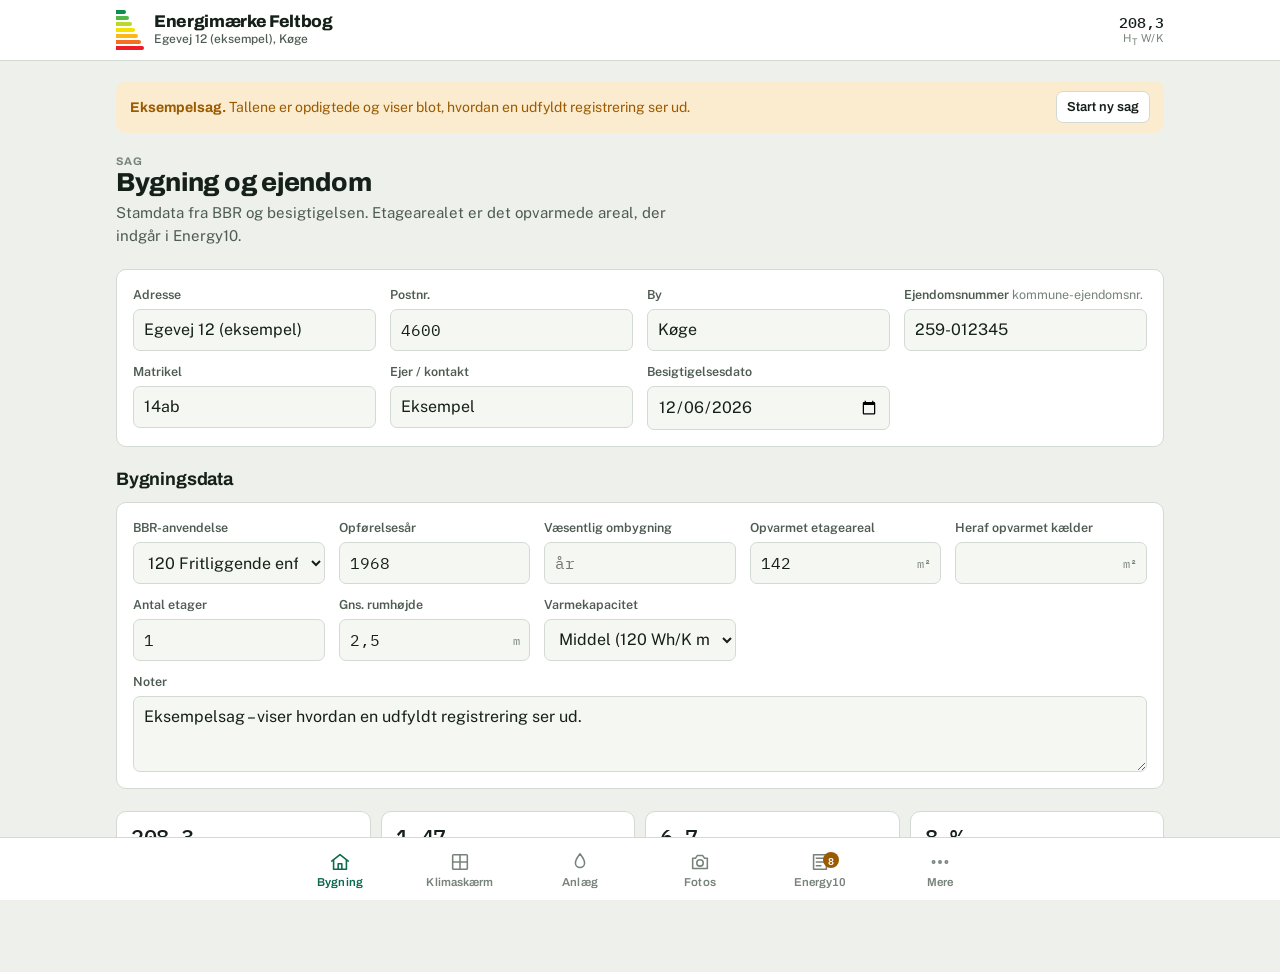
==== energimaerke/index.html @ 155dd537 "Add Energimærke Feltbog: field tool for collecting Energy10 input Mobile-first single-page tool for " ====
<!DOCTYPE html>
<html lang="da">
<head>
<meta charset="UTF-8">
<meta name="viewport" content="width=device-width, initial-scale=1.0, viewport-fit=cover">
<title>Energimærke Feltbog</title>
<link rel="preconnect" href="https://fonts.googleapis.com">
<link rel="preconnect" href="https://fonts.gstatic.com" crossorigin>
<link rel="stylesheet" href="https://fonts.googleapis.com/css2?family=Archivo:wght@500;600;700;800&family=Public+Sans:wght@400;500;600&family=IBM+Plex+Mono:wght@400;500&display=swap">
<style>
:root{
  --bg:#EDF0EB; --surface:#FFFFFF; --surface-2:#F5F7F3; --ink:#16201A; --ink-2:#4E5B52; --ink-3:#77837A;
  --line:#D2DAD3; --line-2:#E3E8E3;
  --accent:#0B6A4E; --accent-ink:#FFFFFF; --accent-soft:#DDEFE6;
  --warn:#9A5B00; --warn-soft:#FBEBCF; --bad:#B42318; --bad-soft:#FBE4E1; --ok:#1C7A3B; --ok-soft:#E0F2E5;
  --shadow:0 1px 2px rgba(22,32,26,.06),0 6px 18px rgba(22,32,26,.05);
  --f-display:"Archivo","Helvetica Neue",Arial,sans-serif;
  --f-body:"Public Sans",system-ui,-apple-system,"Segoe UI",sans-serif;
  --f-mono:"IBM Plex Mono",ui-monospace,SFMono-Regular,Menlo,monospace;
  --nav-h:62px;
}
@media (prefers-color-scheme: dark){
  :root:not([data-theme="light"]){
    color-scheme:dark;
    --bg:#0D1310; --surface:#151C18; --surface-2:#1B2420; --ink:#E3EAE5; --ink-2:#A2B0A6; --ink-3:#77857B;
    --line:#2C3832; --line-2:#222C27;
    --accent:#45C291; --accent-ink:#04120B; --accent-soft:#163A2C;
    --warn:#F2B650; --warn-soft:#3A2A0F; --bad:#FF8C7C; --bad-soft:#3E1915; --ok:#6BD58E; --ok-soft:#133321;
    --shadow:0 1px 2px rgba(0,0,0,.4);
  }
}
:root[data-theme="dark"]{
  color-scheme:dark;
  --bg:#0D1310; --surface:#151C18; --surface-2:#1B2420; --ink:#E3EAE5; --ink-2:#A2B0A6; --ink-3:#77857B;
  --line:#2C3832; --line-2:#222C27;
  --accent:#45C291; --accent-ink:#04120B; --accent-soft:#163A2C;
  --warn:#F2B650; --warn-soft:#3A2A0F; --bad:#FF8C7C; --bad-soft:#3E1915; --ok:#6BD58E; --ok-soft:#133321;
  --shadow:0 1px 2px rgba(0,0,0,.4);
}
*{box-sizing:border-box}
html,body{background:var(--bg)}
body{margin:0;color:var(--ink);font:15px/1.5 var(--f-body);-webkit-font-smoothing:antialiased;padding-bottom:calc(var(--nav-h) + env(safe-area-inset-bottom,0px) + 24px)}
h1,h2,h3,h4{font-family:var(--f-display);line-height:1.2;margin:0;text-wrap:balance;letter-spacing:-.01em}
button,input,select,textarea{font:inherit;color:inherit}
.mono,.num{font-family:var(--f-mono);font-variant-numeric:tabular-nums}
:focus-visible{outline:2px solid var(--accent);outline-offset:2px}

/* Header */
.top{position:sticky;top:env(safe-area-inset-top,0px);z-index:20;background:var(--surface);border-bottom:1px solid var(--line)}
.top-in{max-width:1080px;margin:0 auto;padding:10px 16px;display:flex;align-items:center;gap:12px}
.mark{display:flex;align-items:center;gap:10px;min-width:0}
.scale{display:grid;grid-template-rows:repeat(7,4px);gap:2px;flex:none}
.scale i{display:block;height:4px;border-radius:0 2px 2px 0}
.scale i:nth-child(1){width:10px;background:#0A8F4A}.scale i:nth-child(2){width:13px;background:#51B848}
.scale i:nth-child(3){width:16px;background:#BDD62E}.scale i:nth-child(4){width:19px;background:#F6E000}
.scale i:nth-child(5){width:22px;background:#FDB913}.scale i:nth-child(6){width:25px;background:#F37021}
.scale i:nth-child(7){width:28px;background:#ED1C24}
.mark h1{font-size:17px;font-weight:800;letter-spacing:-.02em;white-space:nowrap}
.mark small{display:block;font:500 12px/1.3 var(--f-body);color:var(--ink-2);white-space:nowrap;overflow:hidden;text-overflow:ellipsis;max-width:52vw}
.top .spacer{flex:1}
.ht-chip{display:flex;flex-direction:column;align-items:flex-end;line-height:1.15}
.ht-chip b{font:500 15px var(--f-mono)}
.ht-chip span{font-size:11px;color:var(--ink-3);letter-spacing:.04em;text-transform:uppercase}

/* Nav */
.nav{position:fixed;left:0;right:0;bottom:0;z-index:30;background:var(--surface);border-top:1px solid var(--line);padding-bottom:env(safe-area-inset-bottom,0px)}
.nav-in{max-width:720px;margin:0 auto;display:grid;grid-template-columns:repeat(6,1fr);height:var(--nav-h)}
.nav button{border:0;background:none;display:flex;flex-direction:column;align-items:center;justify-content:center;gap:3px;font:600 11.5px var(--f-display);color:var(--ink-3);cursor:pointer;letter-spacing:.01em}
.nav button svg{width:22px;height:22px;stroke:currentColor;fill:none;stroke-width:1.7;stroke-linecap:round;stroke-linejoin:round}
.nav button[aria-current="page"]{color:var(--accent)}
.nav .badge{position:absolute;margin:-18px 0 0 22px;min-width:16px;height:16px;border-radius:8px;background:var(--warn);color:var(--surface);font:600 10px/16px var(--f-mono);padding:0 4px}
.nav button{position:relative}

main{max-width:1080px;margin:0 auto;padding:20px 16px 0;display:flex;flex-direction:column;gap:22px}
.page-h{display:flex;flex-wrap:wrap;align-items:flex-end;justify-content:space-between;gap:10px}
.page-h h2{font-size:26px;font-weight:800}
.page-h p{margin:4px 0 0;color:var(--ink-2);max-width:62ch}
.eyebrow{font:700 11px var(--f-display);letter-spacing:.09em;text-transform:uppercase;color:var(--ink-3)}

section.block{display:flex;flex-direction:column;gap:12px}
.block-h{display:flex;align-items:center;justify-content:space-between;gap:10px;flex-wrap:wrap}
.block-h h3{font-size:18px;font-weight:700}
.panel{background:var(--surface);border:1px solid var(--line);border-radius:10px;padding:16px}
.grid{display:grid;grid-template-columns:repeat(auto-fill,minmax(180px,1fr));gap:12px 14px}
.grid.wide{grid-template-columns:repeat(auto-fill,minmax(240px,1fr))}
.f{display:flex;flex-direction:column;gap:4px;min-width:0}
.f > span{font-size:12.5px;font-weight:600;color:var(--ink-2)}
.f > span em{font-style:normal;font-weight:400;color:var(--ink-3)}
.f.full{grid-column:1/-1}
input[type=text],input[type=date],select,textarea{width:100%;min-height:42px;padding:8px 10px;border:1px solid var(--line);border-radius:7px;background:var(--surface-2);font-size:16px}
textarea{min-height:76px;resize:vertical}
input.num-in{font-family:var(--f-mono);font-variant-numeric:tabular-nums}
input:focus,select:focus,textarea:focus{border-color:var(--accent);outline:none;background:var(--surface)}
.hint{font-size:12.5px;color:var(--ink-3);margin:0}
.unit{position:relative}
.unit input{padding-right:52px}
.unit i{position:absolute;right:10px;top:50%;transform:translateY(-50%);font:normal 12px var(--f-mono);color:var(--ink-3);pointer-events:none}

.btn{display:inline-flex;align-items:center;justify-content:center;gap:6px;min-height:40px;padding:8px 14px;border-radius:7px;border:1px solid var(--line);background:var(--surface);font:600 14px var(--f-display);cursor:pointer;color:var(--ink);text-decoration:none;white-space:nowrap}
.btn:hover{border-color:var(--ink-3)}
.btn.pri{background:var(--accent);border-color:var(--accent);color:var(--accent-ink)}
.btn.ghost{background:none;border-color:transparent;color:var(--accent);padding-inline:8px}
.btn.danger{color:var(--bad)}
.btn.danger.armed{background:var(--bad);border-color:var(--bad);color:var(--surface)}
.btn.sm{min-height:32px;padding:4px 10px;font-size:13px}
.btn svg{width:16px;height:16px;stroke:currentColor;fill:none;stroke-width:2;stroke-linecap:round;stroke-linejoin:round}
.row{display:flex;flex-wrap:wrap;gap:8px;align-items:center}

/* List items */
.items{display:flex;flex-direction:column;gap:8px}
details.item{background:var(--surface);border:1px solid var(--line);border-radius:10px}
details.item[open]{box-shadow:var(--shadow)}
details.item > summary{list-style:none;cursor:pointer;display:grid;grid-template-columns:1fr auto;gap:2px 12px;align-items:center;padding:12px 14px}
details.item > summary::-webkit-details-marker{display:none}
.sum-t{font:600 15px var(--f-display);min-width:0;overflow:hidden;text-overflow:ellipsis;white-space:nowrap}
.sum-s{grid-column:1;font-size:12.5px;color:var(--ink-2);display:flex;gap:10px;flex-wrap:wrap}
.sum-v{grid-row:1/3;grid-column:2;text-align:right;font:500 14px var(--f-mono);line-height:1.3}
.sum-v small{display:block;font-size:11px;color:var(--ink-3)}
.item-body{border-top:1px solid var(--line-2);padding:14px;display:flex;flex-direction:column;gap:14px}
.item-foot{display:flex;flex-wrap:wrap;gap:8px;justify-content:space-between;align-items:center}
.calcline{display:flex;flex-wrap:wrap;gap:6px 16px;font-size:13px;color:var(--ink-2);background:var(--surface-2);border-radius:7px;padding:8px 10px}
.calcline b{font:500 13px var(--f-mono);color:var(--ink)}
.empty{padding:18px;border:1px dashed var(--line);border-radius:10px;color:var(--ink-2);text-align:center;font-size:14px}

.pill{display:inline-flex;align-items:center;gap:4px;padding:1px 8px;border-radius:999px;font:600 11.5px var(--f-display);letter-spacing:.02em;background:var(--surface-2);color:var(--ink-2);border:1px solid var(--line-2)}
.pill.ok{background:var(--ok-soft);color:var(--ok);border-color:transparent}
.pill.warn{background:var(--warn-soft);color:var(--warn);border-color:transparent}
.pill.bad{background:var(--bad-soft);color:var(--bad);border-color:transparent}
.pill.acc{background:var(--accent-soft);color:var(--accent);border-color:transparent}

.banner{display:flex;gap:12px;align-items:center;justify-content:space-between;flex-wrap:wrap;padding:10px 14px;border-radius:10px;background:var(--warn-soft);color:var(--warn);font-size:14px}
.banner b{font-family:var(--f-display)}

/* Stats */
.stats{display:grid;grid-template-columns:repeat(auto-fit,minmax(150px,1fr));gap:10px}
.stat{background:var(--surface);border:1px solid var(--line);border-radius:10px;padding:12px 14px}
.stat b{display:block;font:500 22px/1.2 var(--f-mono);letter-spacing:-.02em}
.stat span{font-size:12px;color:var(--ink-2)}

/* Layer calc */
.layers{display:flex;flex-direction:column;gap:6px}
.layer{display:grid;grid-template-columns:minmax(0,1.6fr) minmax(70px,.6fr) minmax(70px,.6fr) auto;gap:6px;align-items:center}
.layer input,.layer select{min-height:38px;font-size:15px}
.layer-h{font-size:11.5px;color:var(--ink-3);font-weight:600}
.sub{border:1px solid var(--line-2);border-radius:8px;padding:12px;display:flex;flex-direction:column;gap:10px;background:var(--surface-2)}
.sub h4{font-size:14px;font-weight:700}

/* Photos */
.cats{display:grid;grid-template-columns:repeat(auto-fill,minmax(300px,1fr));gap:12px}
.cat{background:var(--surface);border:1px solid var(--line);border-radius:10px;padding:14px;display:flex;flex-direction:column;gap:10px}
.cat-h{display:flex;justify-content:space-between;align-items:flex-start;gap:8px}
.cat-h h4{font-size:15px;font-weight:700}
.cat-h p{margin:2px 0 0;font-size:12.5px;color:var(--ink-3)}
.thumbs{display:grid;grid-template-columns:repeat(auto-fill,minmax(84px,1fr));gap:6px}
.thumb{position:relative;aspect-ratio:1;max-width:100%;border-radius:7px;overflow:hidden;background:var(--surface-2);border:1px solid var(--line-2);padding:0;cursor:pointer}
.thumb img{width:100%;height:100%;object-fit:cover;display:block}
.thumb .ai-dot{position:absolute;right:4px;top:4px;background:var(--accent);color:var(--accent-ink);font:700 9px/1 var(--f-display);padding:3px 5px;border-radius:4px;letter-spacing:.04em}
.filebtn{position:relative;overflow:hidden}
.filebtn input{position:absolute;inset:0;opacity:0;cursor:pointer;font-size:0}
.mini-photos{display:flex;gap:6px;flex-wrap:wrap;align-items:center}
.mini-photos .thumb{width:54px;height:54px;aspect-ratio:auto}

/* Photo sheet */
.sheet{position:fixed;inset:0;z-index:50;background:rgba(8,12,10,.55);display:flex;align-items:flex-end;justify-content:center}
.sheet-in{background:var(--surface);width:100%;max-width:760px;max-height:92vh;overflow:auto;border-radius:14px 14px 0 0;padding:16px 16px calc(16px + env(safe-area-inset-bottom,0px));display:flex;flex-direction:column;gap:14px}
@media (min-width:760px){.sheet{align-items:center}.sheet-in{border-radius:14px;max-height:88vh}}
.sheet-img{width:100%;max-height:48vh;object-fit:contain;background:var(--surface-2);border-radius:8px}
.ai-box{border:1px solid var(--accent-soft);background:var(--surface-2);border-radius:8px;padding:12px;display:flex;flex-direction:column;gap:10px}
.ai-box p{margin:0}
.prop{display:grid;grid-template-columns:1fr auto;gap:4px 10px;align-items:center;padding:8px 0;border-top:1px solid var(--line-2)}
.prop:first-of-type{border-top:0}
.prop .k{font-size:12.5px;color:var(--ink-2)}
.prop .v{font:500 14px var(--f-mono)}
.prop .why{grid-column:1/-1;font-size:12.5px;color:var(--ink-3)}

/* Tables */
.tbl-wrap{overflow-x:auto;border:1px solid var(--line);border-radius:10px;background:var(--surface)}
table{border-collapse:collapse;width:100%;font-size:13.5px}
th,td{padding:8px 10px;text-align:left;border-bottom:1px solid var(--line-2);white-space:nowrap;vertical-align:top}
th{font:700 11px var(--f-display);letter-spacing:.06em;text-transform:uppercase;color:var(--ink-3);background:var(--surface-2)}
td.n,th.n{text-align:right;font-family:var(--f-mono);font-variant-numeric:tabular-nums}
tr:last-child td{border-bottom:0}
tfoot td{font-weight:600;background:var(--surface-2)}
.kv{display:grid;grid-template-columns:minmax(150px,auto) 1fr;border:1px solid var(--line);border-radius:10px;background:var(--surface);overflow:hidden}
.kv div{padding:7px 12px;border-bottom:1px solid var(--line-2);font-size:14px;min-width:0;overflow-wrap:anywhere}
.kv div:nth-child(odd){color:var(--ink-2);background:var(--surface-2);font-size:13px}
.kv div:nth-last-child(-n+2){border-bottom:0}
.kv .v{font-family:var(--f-mono);font-size:13.5px}
.checks{display:flex;flex-direction:column;gap:6px;margin:0;padding:0;list-style:none}
.checks li{display:flex;gap:10px;align-items:flex-start;font-size:14px;padding:8px 12px;border-radius:8px;background:var(--surface);border:1px solid var(--line)}
.checks li .pill{flex:none;margin-top:1px}
.sugg{display:grid;grid-template-columns:repeat(auto-fill,minmax(260px,1fr));gap:10px}
.sugg .panel{display:flex;flex-direction:column;gap:6px}
.sugg h4{font-size:15px}
.sugg p{margin:0;font-size:13.5px;color:var(--ink-2)}
.cases{display:flex;flex-direction:column;gap:6px}
.case{display:flex;justify-content:space-between;align-items:center;gap:10px;padding:10px 12px;border:1px solid var(--line);border-radius:8px;background:var(--surface)}
.case.cur{border-color:var(--accent);box-shadow:inset 3px 0 0 var(--accent)}
.case b{font-family:var(--f-display)}
.case small{display:block;color:var(--ink-3)}

.toast{position:fixed;left:50%;bottom:calc(var(--nav-h) + env(safe-area-inset-bottom,0px) + 14px);transform:translateX(-50%);background:var(--ink);color:var(--bg);padding:10px 16px;border-radius:8px;font-size:14px;z-index:60;max-width:calc(100% - 32px);box-shadow:var(--shadow)}
@media (prefers-reduced-motion:no-preference){
  details.item[open] .item-body{animation:fade .16s ease-out}
  @keyframes fade{from{opacity:.4;transform:translateY(-3px)}to{opacity:1;transform:none}}
}
</style>
</head>
<body>
<header class="top"><div class="top-in">
  <div class="mark">
    <div class="scale" aria-hidden="true"><i></i><i></i><i></i><i></i><i></i><i></i><i></i></div>
    <div><h1>Energimærke Feltbog</h1><small id="hdrCase">–</small></div>
  </div>
  <div class="spacer"></div>
  <div class="ht-chip" title="Samlet varmetabskoefficient for klimaskærmen"><b id="hdrHT">–</b><span>H<sub>T</sub> W/K</span></div>
</div></header>

<main id="main"></main>

<nav class="nav" aria-label="Sektioner"><div class="nav-in" id="nav"></div></nav>
<div id="sheet"></div>

<script>
"use strict";
/* ============ Hjælpere ============ */
const $=(s,el=document)=>el.querySelector(s);
const $$=(s,el=document)=>[...el.querySelectorAll(s)];
const uid=()=>Math.random().toString(36).slice(2,9);
const num=v=>{if(v===''||v==null)return NaN;return parseFloat(String(v).replace(/\s/g,'').replace(',','.'));};
const fmt=(n,d=2)=>Number.isFinite(n)?n.toLocaleString('da-DK',{minimumFractionDigits:d,maximumFractionDigits:d}):'–';
const esc=s=>String(s??'').replace(/[&<>"]/g,c=>({'&':'&amp;','<':'&lt;','>':'&gt;','"':'&quot;'}[c]));
const today=()=>new Date().toISOString().slice(0,10);
const GRADDAGE=2906; // graddage, dansk normalår (vejledende)

/* ============ Opslagsdata (vejledende) ============ */
const FLADE_TYPER={
  ydervaeg:{navn:'Ydervæg',b:1,rsi:.13,rse:.04},
  loft:{navn:'Loft mod uopvarmet tagrum',b:1,rsi:.10,rse:.10},
  skraavaeg:{navn:'Skråvæg / tag i tagetage',b:1,rsi:.10,rse:.04},
  skunk:{navn:'Skunkvæg',b:1,rsi:.13,rse:.13},
  fladt:{navn:'Fladt tag',b:1,rsi:.10,rse:.04},
  terraen:{navn:'Terrændæk',b:.7,rsi:.17,rse:0},
  kaelderv:{navn:'Kælderydervæg mod jord',b:.7,rsi:.13,rse:0},
  kaelderg:{navn:'Kældergulv',b:.7,rsi:.17,rse:0},
  etage_kaelder:{navn:'Etageadskillelse mod uopvarmet kælder',b:.7,rsi:.17,rse:.17},
  vaeg_uopv:{navn:'Væg mod uopvarmet rum',b:.7,rsi:.13,rse:.13},
  gulv_ude:{navn:'Gulv mod det fri',b:1,rsi:.17,rse:.04},
};
const LIB={
  ydervaeg:[['mas23','Massiv mur ½–1 sten (11–23 cm), uisoleret',2.0],['mas36','Massiv mur 1½ sten (36 cm), uisoleret',1.5],['hul_uiso','Hulmur ca. 30 cm, uisoleret (ca. 1920–60)',1.4],['hul_efter','Hulmur, efterisoleret med granulat',.55],['hul75','Hulmur m. 75 mm isolering (ca. 1961–72)',.5],['hul100','Hulmur m. 100 mm isolering (ca. 1972–79)',.4],['hul125','Hulmur m. 125 mm isolering (ca. 1979–98)',.3],['hul150','Hulmur m. 150 mm isolering (ca. 1998–2008)',.25],['hul190','Hulmur m. 190 mm+ isolering (ca. 2008–)',.18],['letbeton30','Letbeton 30 cm, uisoleret',.6],['letbeton_iso','Letbeton m. 100 mm isolering',.25],['bindings','Bindingsværk 12 cm',1.9],['trae100','Træskeletvæg, 100 mm isolering',.4],['trae150','Træskeletvæg, 150 mm isolering',.28],['trae200','Træskeletvæg, 200 mm isolering',.2],['sandwich','Betonsandwich, 100 mm isolering',.4]],
  loft:[['uiso','Bjælkelag uden isolering (evt. lerindskud)',.9],['i50','Bjælkelag, 50 mm isolering',.6],['i100','Bjælkelag, 100 mm isolering',.36],['i150','Bjælkelag, 150 mm isolering',.26],['i200','Bjælkelag, 200 mm isolering',.2],['i250','Bjælkelag, 250 mm isolering',.16],['i300','Bjælkelag, 300 mm isolering',.13],['i400','Bjælkelag, 400 mm isolering',.1]],
  skraavaeg:[['uiso','Uden isolering',1.0],['i50','50 mm isolering',.65],['i100','100 mm isolering',.4],['i150','150 mm isolering',.28],['i200','200 mm isolering',.21],['i300','300 mm isolering',.14]],
  skunk:[['uiso','Uden isolering',1.0],['i50','50 mm isolering',.65],['i100','100 mm isolering',.4],['i150','150 mm isolering',.28],['i200','200 mm isolering',.21]],
  fladt:[['uiso','Uisoleret',1.5],['i50','50 mm isolering',.65],['i100','100 mm isolering',.35],['i200','200 mm isolering',.18],['i300','300 mm isolering',.12]],
  terraen:[['uiso','Beton uden isolering',.7],['kap','Beton på kapillarbrydende lag, uden isolering',.5],['i50','50 mm isolering',.4],['i100','100 mm isolering',.28],['i150','150 mm isolering',.2],['i250','250 mm+ isolering',.12]],
  kaelderv:[['uiso','Beton/tegl mod jord, uisoleret',.9],['i50','50 mm isolering',.45],['i100','100 mm isolering',.3]],
  kaelderg:[['uiso','Beton uden isolering',.5],['i50','50 mm isolering',.35],['i100','100 mm isolering',.25]],
  etage_kaelder:[['bj_uiso','Træbjælkelag, uisoleret',.8],['bet_uiso','Betondæk, uisoleret',1.3],['i50','Isoleret 50 mm',.5],['i100','Isoleret 100 mm',.3]],
  vaeg_uopv:[['mur_uiso','Murværk 23 cm, uisoleret',1.8],['let_uiso','Let skillevæg, uisoleret',1.5],['i100','Isoleret 100 mm',.35]],
  gulv_ude:[['uiso','Bjælkelag, uisoleret',.9],['i100','Isoleret 100 mm',.35],['i200','Isoleret 200 mm',.18]],
};
const MATERIALER=[['tegl','Tegl / murværk',.7],['beton','Beton',2.0],['letbeton','Letbeton',.18],['letklinker','Letklinker (løse)',.1],['mu37','Mineraluld klasse 37',.037],['mu34','Mineraluld klasse 34',.034],['granulat','Hulmursgranulat',.042],['papiruld','Papiruld',.04],['eps','EPS / flamingo',.037],['pir','PIR / PUR',.022],['trae','Træ (fyr/gran)',.12],['gips','Gipsplade',.25],['puds','Kalkpuds',.8],['ler','Lerindskud',.5],['luft','Uventileret luftlag (R=0,18)',null],['egen','Egen λ-værdi',null]];
const RUDER={
  '1lag':{navn:'1-lags glas',Uw:4.3,g:.85,Ff:.7},
  '1lag_forsats':{navn:'1-lag + forsatsramme',Uw:2.5,g:.75,Ff:.65},
  '2lag_termo':{navn:'2-lags termorude (før ca. 1995)',Uw:2.8,g:.76,Ff:.7},
  '2lag_energi':{navn:'2-lags energirude (ca. 1995–2010)',Uw:1.8,g:.63,Ff:.7},
  '2lag_energi_ny':{navn:'2-lags energirude, varm kant (2010–)',Uw:1.4,g:.6,Ff:.7},
  '3lag':{navn:'3-lags energirude',Uw:.9,g:.5,Ff:.7},
  'ovenlys':{navn:'Ovenlys / tagvindue, 2-lag energi',Uw:1.5,g:.55,Ff:.7},
  'doer_gl':{navn:'Dør, ældre uden glas',Uw:2.5,g:0,Ff:0},
  'doer_glas':{navn:'Dør med glasparti',Uw:2.0,g:.5,Ff:.3},
  'doer_ny':{navn:'Dør, nyere isoleret',Uw:1.2,g:0,Ff:0},
  'egen':{navn:'Egne værdier',Uw:'',g:'',Ff:''},
};
const ORIENT=[['N',0],['NØ',45],['Ø',90],['SØ',135],['S',180],['SV',225],['V',270],['NV',315],['Vandret',null]];
const LINJETAB=[['fund_uiso','Fundament, uisoleret (massiv beton/tegl)',.4],['fund_let','Fundament, letklinker / let isoleret',.25],['fund_iso','Fundament, isoleret (ca. 1980–2006)',.15],['fund_ny','Fundament, nyere lavenergi',.1],['fals_uiso','Vindues-/dørfals, uisoleret',.06],['fals_iso','Vindues-/dørfals, isoleret',.03],['fals_ny','Vindue i isoleringsplan, moderne',.01],['egen','Andet / egen værdi','']];
const KILDER={fjernvarme:'Fjernvarme',gas_kond:'Naturgaskedel, kondenserende',gas:'Naturgaskedel, ikke-kondenserende',olie:'Oliekedel',pille:'Træpillefyr / biokedel',vp_lv:'Varmepumpe luft/vand',vp_jord:'Varmepumpe jord/vand',el:'Elradiatorer / direkte el',andet:'Andet'};
const VENT={naturlig:'Naturlig ventilation',udsug:'Mekanisk udsugning',balanceret:'Balanceret m. varmegenvinding'};
const ANVENDELSE={'120':'120 Fritliggende enfamiliehus','121':'121 Sammenbygget enfamiliehus','122':'122 Enfamiliehus i tæt-lav bebyggelse','131':'131 Række-, kæde- og klyngehus','132':'132 Dobbelthus','140':'140 Etagebolig','510':'510 Sommerhus','andet':'Andet'};
const FOTO_KAT={
  facade:{navn:'Facader',tip:'Alle sider af huset, så orientering og vinduer kan ses.',min:4,elem:'flader'},
  vindue:{navn:'Vinduer og døre',tip:'Tæt på ruden: afstandsliste, stempel/årstal, ramme.',min:2,elem:'vinduer'},
  loft:{navn:'Loft og tag',tip:'Isoleringstykkelse med tommestok i billedet.',min:1,elem:'flader'},
  gulv:{navn:'Gulv, kælder, krybekælder',tip:'Konstruktion og evt. isolering.',min:1,elem:'flader'},
  varme:{navn:'Varmekilde + typeskilt',tip:'Hele anlægget og et skarpt billede af typeskiltet.',min:2},
  vvb:{navn:'Varmtvandsbeholder',tip:'Typeskilt med volumen og årstal.',min:1},
  fordeling:{navn:'Rør, pumpe, radiatorer',tip:'Cirkulationspumpe, termostater, uisolerede rør.',min:1},
  vent:{navn:'Ventilation',tip:'Anlæg + typeskilt, emhætte, udsugning i bad.',min:1},
  sol:{navn:'Solceller / solvarme',tip:'Paneler og inverterens typeskilt.',min:0},
  andet:{navn:'Andet',tip:'Tegninger, BBR, fejl og mangler.',min:0},
};

/* ============ Tilstand ============ */
const LS='em10.feltbog.v1', LS_KEY='em10.feltbog.apikey', LS_MODEL='em10.feltbog.model';
let state=null, openSet=new Set(), armed=null, sheetPhoto=null;
const lsGet=k=>{try{return localStorage.getItem(k)}catch(e){return null}};
const lsSet=(k,v)=>{try{localStorage.setItem(k,v);return true}catch(e){return false}};

function blankCase(){
  return {id:uid(),created:today(),updated:Date.now(),example:false,
    bygning:{adresse:'',postnr:'',by:'',ejendomsnr:'',matrikel:'',anvendelse:'120',opfoert:'',ombygget:'',areal:'',arealKaelder:'',etager:'1',rumhoejde:'2,5',varmekapacitet:'120',besigtigelse:today(),ejer:'',noter:''},
    flader:[],vinduer:[],linjetab:[],
    varme:{kilde:'',fabrikat:'',model:'',aar:'',effekt:'',eta100:'',eta30:'',tomgang:'',scop:'',placering:'opvarmet',veksler:'',styring:'',suppl:'',supplNote:''},
    fordeling:{system:'2-strengs radiatorer',fremloeb:'70',retur:'40',termostater:'ja',pumpe:'',pumpeW:'',pumpeStyring:'automatisk',roerL:'',roerIso:''},
    vand:{kilde:'samme',fabrikat:'',aar:'',volumen:'',isolering:'',varmetab:'',temp:'55',forbrug:'250',cirk:'nej',cirkL:'',cirkW:''},
    vent:{type:'naturlig',qn:'0,3',qm:'',vgv:'',sel:'',qinf:'0,13',fabrikat:'',aar:''},
    sol:{pv_kwp:'',pv_areal:'',pv_orient:'S',pv_haeld:'30',pv_aar:'',st_areal:'',st_orient:'S',st_haeld:'45'},
    fotos:[]};
}
function exampleCase(){
  const c=blankCase(); c.example=true;
  Object.assign(c.bygning,{adresse:'Egevej 12 (eksempel)',postnr:'4600',by:'Køge',ejendomsnr:'259-012345',matrikel:'14ab',anvendelse:'120',opfoert:'1968',areal:'142',etager:'1',rumhoejde:'2,5',ejer:'Eksempel',noter:'Eksempelsag – viser hvordan en udfyldt registrering ser ud.'});
  const f=(navn,type,preset,o)=>{const L=LIB[type].find(x=>x[0]===preset);return Object.assign({id:uid(),navn,type,preset,konstr:L[1],U:String(L[2]).replace('.',','),b:String(FLADE_TYPER[type].b).replace('.',','),mode:'lxh',l:'',h:'',areal:'',orient:'',lag:[],noter:''},o);};
  const n=f('Ydervæg nord','ydervaeg','hul75',{l:'14,2',h:'2,6',orient:'N'}),
        s=f('Ydervæg syd','ydervaeg','hul75',{l:'14,2',h:'2,6',orient:'S'}),
        o=f('Ydervæg øst','ydervaeg','hul75',{l:'10,0',h:'2,6',orient:'Ø'}),
        v=f('Ydervæg vest','ydervaeg','hul75',{l:'10,0',h:'2,6',orient:'V'});
  c.flader=[n,s,o,v,f('Loft mod tagrum','loft','i100',{mode:'areal',areal:'142'}),f('Terrændæk','terraen','kap',{mode:'areal',areal:'142'})];
  const w=(navn,flade,orient,antal,b,h,rude)=>{const R=RUDER[rude];return {id:uid(),navn,flade,orient,haeld:'90',antal,b,h,rude,Uw:String(R.Uw).replace('.',','),g:String(R.g).replace('.',','),Ff:String(R.Ff).replace('.',','),horisont:'10',udhaeng:'0',venstre:'0',hoejre:'0',ramme:'Træ',aar:'',noter:''};};
  c.vinduer=[w('Stue','{s}','S','2','1,2','1,2','2lag_termo'),w('Terrassedør','{s}','S','1','0,9','2,1','2lag_termo'),w('Køkken','{n}','N','1','1,0','1,1','2lag_energi'),w('Værelser','{o}','Ø','2','1,0','1,2','2lag_termo'),w('Bad','{v}','V','1','0,6','0,6','2lag_termo'),w('Hoveddør','{n}','N','1','1,0','2,1','doer_gl')];
  const map={'{s}':s.id,'{n}':n.id,'{o}':o.id,'{v}':v.id}; c.vinduer.forEach(x=>x.flade=map[x.flade]);
  c.linjetab=[{id:uid(),navn:'Fundament',type:'fund_uiso',l:'48,4',psi:'0,4',b:'1',noter:''},{id:uid(),navn:'Vinduesfalse',type:'fals_uiso',l:'',psi:'0,06',b:'1',auto:true,noter:''}];
  Object.assign(c.varme,{kilde:'gas_kond',fabrikat:'Vaillant',model:'ecoTEC plus VC 26',aar:'2011',effekt:'20',eta100:'96',eta30:'104',tomgang:'0,5',placering:'opvarmet',styring:'Vejrkompensering'});
  Object.assign(c.fordeling,{pumpe:'Automatisk trinløs',pumpeW:'25',roerL:'0',roerIso:''});
  Object.assign(c.vand,{kilde:'samme',fabrikat:'Metro Therm',aar:'2011',volumen:'110',isolering:'50',varmetab:'1,6'});
  return c;
}
function load(){
  try{const raw=lsGet(LS);if(raw){const s=JSON.parse(raw);if(s&&Array.isArray(s.cases)&&s.cases.length)return s;}}catch(e){}
  const ex=exampleCase();return {cases:[ex],cur:ex.id,tab:'sag'};
}
let saveT=null;
function save(){clearTimeout(saveT);saveT=setTimeout(()=>{if(!lsSet(LS,JSON.stringify(state)))toast('Kunne ikke gemme i browseren – eksportér en backup under Mere.');},250);}
const cur=()=>state.cases.find(c=>c.id===state.cur)||state.cases[0];

/* ============ Fotolager (IndexedDB) ============ */
const PhotoDB={mem:new Map(),db:null,
  async open(){try{this.db=await new Promise((res,rej)=>{const r=indexedDB.open('em10-feltbog',1);r.onupgradeneeded=()=>r.result.createObjectStore('f');r.onsuccess=()=>res(r.result);r.onerror=()=>rej(r.error);});}catch(e){this.db=null;}},
  _tx(mode,fn){return new Promise((res,rej)=>{try{const t=this.db.transaction('f',mode);const st=t.objectStore('f');const r=fn(st);t.oncomplete=()=>res(r&&r.result);t.onerror=()=>rej(t.error);}catch(e){rej(e);}});},
  async put(id,d){this.mem.set(id,d);if(this.db){try{await this._tx('readwrite',s=>s.put(d,id));}catch(e){}}},
  async get(id){if(this.mem.has(id))return this.mem.get(id);if(!this.db)return null;try{const d=await this._tx('readonly',s=>s.get(id));if(d)this.mem.set(id,d);return d||null;}catch(e){return null;}},
  async del(id){this.mem.delete(id);if(this.db){try{await this._tx('readwrite',s=>s.delete(id));}catch(e){}}},
};
function readImage(file,max=1600){return new Promise((res,rej)=>{const url=URL.createObjectURL(file);const img=new Image();img.onload=()=>{const s=Math.min(1,max/Math.max(img.width,img.height));const cv=document.createElement('canvas');cv.width=Math.round(img.width*s);cv.height=Math.round(img.height*s);cv.getContext('2d').drawImage(img,0,0,cv.width,cv.height);URL.revokeObjectURL(url);res(cv.toDataURL('image/jpeg',.82));};img.onerror=()=>{URL.revokeObjectURL(url);rej(new Error('Billedet kunne ikke læses'));};img.src=url;});}
async function hydrateThumbs(root=document){for(const im of $$('img[data-photo]',root)){if(im.src)continue;const d=await PhotoDB.get(im.dataset.photo);if(d)im.src=d;}}

/* ============ Beregninger ============ */
const vArea=v=>num(v.b)*num(v.h)*(num(v.antal)||1);
const vPerim=v=>2*(num(v.b)+num(v.h))*(num(v.antal)||1);
const fBrutto=f=>f.mode==='lxh'?num(f.l)*num(f.h):num(f.areal);
const fFradrag=(c,f)=>c.vinduer.filter(v=>v.flade===f.id).reduce((s,v)=>s+(vArea(v)||0),0);
const fNetto=(c,f)=>fBrutto(f)-fFradrag(c,f);
const falsLength=c=>c.vinduer.reduce((s,v)=>s+(vPerim(v)||0),0);
function linjeL(c,l){return l.auto?falsLength(c):num(l.l);}
function lagU(f){
  const T=FLADE_TYPER[f.type]||FLADE_TYPER.ydervaeg;let R=T.rsi+T.rse,ok=false;
  for(const L of f.lag||[]){if(L.mat==='luft'){R+=.18;ok=true;continue;}const lam=L.mat==='egen'?num(L.lambda):(MATERIALER.find(m=>m[0]===L.mat)||[])[2];const d=num(L.d)/1000;if(lam>0&&d>0){R+=d/lam;ok=true;}}
  return ok?1/R:NaN;
}
function fladeB(c,id){const f=c.flader.find(x=>x.id===id);return f?num(f.b):1;}
function calc(c){
  const r={flader:0,vinduer:0,linjer:0,aFlade:0,aVindue:0};
  for(const f of c.flader){const a=fNetto(c,f),u=num(f.U),b=num(f.b);if(a>0)r.aFlade+=a;if(a>0&&u>=0&&b>=0)r.flader+=a*u*b;}
  for(const v of c.vinduer){const a=vArea(v),u=num(v.Uw),b=v.flade?fladeB(c,v.flade):1;if(a>0)r.aVindue+=a;if(a>0&&u>=0)r.vinduer+=a*u*(Number.isFinite(b)?b:1);}
  for(const l of c.linjetab){const L=linjeL(c,l),p=num(l.psi),b=num(l.b);if(L>0&&p>=0)r.linjer+=L*p*(Number.isFinite(b)?b:1);}
  r.HT=r.flader+r.vinduer+r.linjer;
  const A=num(c.bygning.areal);r.areal=A;
  r.HTm2=A>0?r.HT/A:NaN;
  r.dim=r.HT*32/1000; // kW ved 20/−12 °C
  r.vinduesAndel=A>0?r.aVindue/A:NaN;
  return r;
}

/* ============ Validering / mangler ============ */
function mangler(c){
  const m=[],B=c.bygning,has=t=>c.flader.some(f=>t.includes(f.type));
  if(!B.adresse)m.push(['Adresse mangler','sag']);
  if(!num(B.opfoert))m.push(['Opførelsesår mangler','sag']);
  if(!(num(B.areal)>0))m.push(['Opvarmet etageareal mangler','sag']);
  if(!has(['ydervaeg']))m.push(['Ingen ydervægge registreret','skaerm']);
  if(!has(['loft','skraavaeg','fladt']))m.push(['Loft/tag ikke registreret','skaerm']);
  if(!has(['terraen','kaelderg','etage_kaelder','gulv_ude']))m.push(['Gulv/terrændæk ikke registreret','skaerm']);
  if(!c.vinduer.length)m.push(['Ingen vinduer/døre registreret','skaerm']);
  c.flader.forEach(f=>{if(!(fBrutto(f)>0))m.push([`${f.navn||'Flade'}: areal mangler`,'skaerm']);if(!(num(f.U)>0))m.push([`${f.navn||'Flade'}: U-værdi mangler`,'skaerm']);if(fNetto(c,f)<0)m.push([`${f.navn||'Flade'}: vinduer er større end fladen`,'skaerm']);});
  c.vinduer.forEach(v=>{if(!(vArea(v)>0))m.push([`${v.navn||'Vindue'}: mål mangler`,'skaerm']);if(!(num(v.Uw)>0))m.push([`${v.navn||'Vindue'}: Uw mangler`,'skaerm']);if(!v.orient)m.push([`${v.navn||'Vindue'}: orientering mangler`,'skaerm']);});
  if(!c.linjetab.some(l=>l.type.startsWith('fund')))m.push(['Linjetab for fundament mangler','skaerm']);
  if(!c.varme.kilde)m.push(['Varmekilde ikke valgt','anlaeg']);
  if(['gas_kond','gas','olie','pille'].includes(c.varme.kilde)&&!num(c.varme.eta100))m.push(['Kedlens virkningsgrad mangler (typeskilt)','anlaeg']);
  if(['vp_lv','vp_jord'].includes(c.varme.kilde)&&!num(c.varme.scop))m.push(['Varmepumpens SCOP/COP mangler','anlaeg']);
  if(c.vent.type!=='naturlig'&&!num(c.vent.qm))m.push(['Mekanisk luftskifte (qm) mangler','anlaeg']);
  const cnt=k=>c.fotos.filter(p=>p.kategori===k).length;
  for(const[k,K]of Object.entries(FOTO_KAT))if(K.min&&cnt(k)<K.min)m.push([`Fotos: ${K.navn} (${cnt(k)}/${K.min})`,'fotos']);
  return m;
}

/* ============ Forbedringsforslag ============ */
function forslag(c){
  const out=[],kwh=dH=>dH*GRADDAGE*24/1000;
  const byType=t=>c.flader.filter(f=>t.includes(f.type));
  byType(['loft','skraavaeg','fladt']).forEach(f=>{const u=num(f.U),a=fNetto(c,f);if(u>.2&&a>0){const nu=.12,dH=a*(u-nu)*num(f.b);out.push({t:`Efterisolér ${f.navn.toLowerCase()}`,d:`Fra U ${fmt(u)} til ca. ${fmt(nu)} W/m²K (ca. 300–350 mm isolering).`,dH});}});
  byType(['ydervaeg']).forEach(f=>{const u=num(f.U),a=fNetto(c,f);if(u>=1&&/hul/i.test(f.preset||'')){const nu=.55,dH=a*(u-nu)*num(f.b);out.push({t:`Hulmursisolering: ${f.navn}`,d:`Indblæsning af granulat, U fra ${fmt(u)} til ca. ${fmt(nu)}.`,dH});}});
  byType(['etage_kaelder']).forEach(f=>{const u=num(f.U),a=fNetto(c,f);if(u>.5){const nu=.3,dH=a*(u-nu)*num(f.b);out.push({t:'Isolér loft i uopvarmet kælder',d:`Isolering under dæk, U fra ${fmt(u)} til ca. ${fmt(nu)}.`,dH});}});
  const gl=c.vinduer.filter(v=>num(v.Uw)>=2.2&&num(v.g)>0);
  if(gl.length){const dH=gl.reduce((s,v)=>s+vArea(v)*(num(v.Uw)-.9),0);out.push({t:'Udskift ældre vinduer',d:`${gl.length} vinduespost(er) med Uw ≥ 2,2. Ny 3-lags rude med varm kant: Uw ca. 0,9.`,dH});}
  const dr=c.vinduer.filter(v=>num(v.Uw)>=2.2&&!(num(v.g)>0));
  if(dr.length){const dH=dr.reduce((s,v)=>s+vArea(v)*(num(v.Uw)-1.0),0);out.push({t:'Udskift ældre yderdøre',d:'Nye isolerede døre, U ca. 1,0.',dH});}
  const V=c.varme,alder=num(V.aar)?new Date().getFullYear()-num(V.aar):0;
  if(V.kilde==='olie'||(['gas','gas_kond'].includes(V.kilde)&&alder>=15)||V.kilde==='el')out.push({t:'Skift til varmepumpe',d:`${KILDER[V.kilde]}${alder?`, ${alder} år gammel`:''}. Luft/vand-varmepumpe vurderes, evt. fjernvarme hvis muligt.`});
  if(V.kilde==='gas')out.push({t:'Kondenserende kedel',d:'Ikke-kondenserende gaskedel kan udskiftes, hvis varmepumpe ikke er realistisk.'});
  if(num(c.fordeling.roerL)>0&&!(num(c.fordeling.roerIso)>=30))out.push({t:'Isolér varmerør i uopvarmede rum',d:`${fmt(num(c.fordeling.roerL),0)} m rør med under 30 mm isolering.`});
  if(num(c.vand.isolering)>0&&num(c.vand.isolering)<40)out.push({t:'Ny varmtvandsbeholder',d:`Beholderen har kun ${c.vand.isolering} mm isolering.`});
  if(!(num(c.sol.pv_kwp)>0))out.push({t:'Solceller',d:'Ingen solceller registreret. Vurdér tagflade mod S/SØ/SV.'});
  return out.map(o=>({...o,kwh:o.dH?kwh(o.dH):null}));
}

/* ============ Formular-byggesten ============ */
function field(label,path,val,o={}){
  const id='i_'+path.replace(/\./g,'_');const cls=o.full?'f full':'f';
  let ctl;
  if(o.options){const opts=Array.isArray(o.options)?o.options:Object.entries(o.options);ctl=`<select id="${id}" data-b="${path}">${o.blank!==false?`<option value="">${esc(o.blank||'Vælg…')}</option>`:''}${opts.map(([k,v])=>`<option value="${esc(k)}"${String(val)===String(k)?' selected':''}>${esc(v)}</option>`).join('')}</select>`;}
  else if(o.area){ctl=`<textarea id="${id}" data-b="${path}" placeholder="${esc(o.ph||'')}">${esc(val)}</textarea>`;}
  else{const isNum=!!o.unit||o.num;const inp=`<input id="${id}" type="${o.type||'text'}" data-b="${path}" value="${esc(val)}"${isNum?' inputmode="decimal" class="num-in"':''} placeholder="${esc(o.ph||'')}" autocomplete="off">`;ctl=o.unit?`<div class="unit">${inp}<i>${esc(o.unit)}</i></div>`:inp;}
  return `<label class="${cls}" for="${id}"><span>${esc(label)}${o.em?` <em>${esc(o.em)}</em>`:''}</span>${ctl}${o.hint?`<p class="hint">${o.hint}</p>`:''}</label>`;
}
const I={
  plus:'<svg viewBox="0 0 24 24"><path d="M12 5v14M5 12h14"/></svg>',
  cam:'<svg viewBox="0 0 24 24"><path d="M4 8h3l2-3h6l2 3h3v11H4z"/><circle cx="12" cy="13" r="3.5"/></svg>',
  copy:'<svg viewBox="0 0 24 24"><rect x="8" y="8" width="12" height="12" rx="2"/><path d="M16 8V5a1 1 0 0 0-1-1H5a1 1 0 0 0-1 1v10a1 1 0 0 0 1 1h3"/></svg>',
  dl:'<svg viewBox="0 0 24 24"><path d="M12 4v11M7 10l5 5 5-5M5 20h14"/></svg>',
  spark:'<svg viewBox="0 0 24 24"><path d="M12 3l1.8 5.2L19 10l-5.2 1.8L12 17l-1.8-5.2L5 10l5.2-1.8z"/></svg>',
};
const NAV=[
  ['sag','Bygning','<path d="M3 11l9-7 9 7"/><path d="M5 10v10h14V10"/><path d="M10 20v-6h4v6"/>'],
  ['skaerm','Klimaskærm','<rect x="4" y="4" width="16" height="16" rx="1"/><path d="M4 12h16M12 4v16"/>'],
  ['anlaeg','Anlæg','<path d="M12 3c3 4 5 6.5 5 10a5 5 0 0 1-10 0c0-3.5 2-6 5-10z"/>'],
  ['fotos','Fotos','<path d="M4 8h3l2-3h6l2 3h3v11H4z"/><circle cx="12" cy="13" r="3.5"/>'],
  ['e10','Energy10','<path d="M5 4h14v16H5z"/><path d="M8 8h8M8 12h8M8 16h5"/>'],
  ['mere','Mere','<circle cx="5" cy="12" r="1.3"/><circle cx="12" cy="12" r="1.3"/><circle cx="19" cy="12" r="1.3"/>'],
];

/* ============ Render ============ */
function render(keepScroll){
  const c=cur(),y=window.scrollY;
  $('#nav').innerHTML=NAV.map(([k,t,p])=>{const b=k==='e10'?mangler(c).length:0;return `<button type="button" data-tab="${k}"${state.tab===k?' aria-current="page"':''}><svg viewBox="0 0 24 24" aria-hidden="true">${p}</svg>${t}${b?`<span class="badge">${b}</span>`:''}</button>`;}).join('');
  const B=c.bygning;$('#hdrCase').textContent=[B.adresse||'Ny sag',B.by].filter(Boolean).join(', ');
  const V={sag:vSag,skaerm:vSkaerm,anlaeg:vAnlaeg,fotos:vFotos,e10:vE10,mere:vMere}[state.tab]||vSag;
  $('#main').innerHTML=(c.example&&state.tab!=='mere'?`<div class="banner"><span><b>Eksempelsag.</b> Tallene er opdigtede og viser blot, hvordan en udfyldt registrering ser ud.</span><button class="btn sm" data-act="new-case">Start ny sag</button></div>`:'')+V(c);
  updateCalcs();hydrateThumbs($('#main'));
  if(keepScroll)window.scrollTo(0,y);else window.scrollTo(0,0);
}
function updateCalcs(){
  const c=cur(),r=calc(c);
  $('#hdrHT').textContent=fmt(r.HT,1);
  $('#hdrCase').textContent=[c.bygning.adresse||'Ny sag',c.bygning.by].filter(Boolean).join(', ');
  for(const el of $$('[data-calc]')){
    const[k,id]=el.dataset.calc.split(':');let t='–';
    const f=id&&c.flader.find(x=>x.id===id),v=id&&c.vinduer.find(x=>x.id===id),l=id&&c.linjetab.find(x=>x.id===id);
    switch(k){
      case 'fb':t=fmt(fBrutto(f));break; case 'ff':t=fmt(fFradrag(c,f));break; case 'fn':t=fmt(fNetto(c,f));break;
      case 'fh':t=fmt(fNetto(c,f)*num(f.U)*num(f.b));break;
      case 'fsum':t=`${fmt(fNetto(c,f),1)} m²`;break; case 'fsumU':t=`U ${fmt(num(f.U))}`;break;
      case 'lu':t=fmt(lagU(f),3);break;
      case 'va':t=fmt(vArea(v));break; case 'vh':t=fmt(vArea(v)*num(v.Uw)*(v.flade?fladeB(c,v.flade):1));break;
      case 'vsum':t=`${fmt(vArea(v),2)} m²`;break; case 'vsumU':t=`Uw ${fmt(num(v.Uw))}`;break;
      case 'll':t=fmt(linjeL(c,l),1);break; case 'lh':t=fmt(linjeL(c,l)*num(l.psi)*(num(l.b)||1));break;
      case 'lsum':t=`${fmt(linjeL(c,l),1)} m`;break;
      case 'ht':t=fmt(r.HT,1);break; case 'htm2':t=fmt(r.HTm2,2);break; case 'dim':t=fmt(r.dim,1);break;
      case 'hf':t=fmt(r.flader,1);break; case 'hv':t=fmt(r.vinduer,1);break; case 'hl':t=fmt(r.linjer,1);break;
      case 'va_tot':t=fmt(r.aVindue,1);break; case 'vandel':t=fmt(r.vinduesAndel*100,0)+' %';break;
      case 'fals':t=fmt(falsLength(c),1);break;
      case 'fname':t=f.navn||FLADE_TYPER[f.type].navn;break; case 'lname':t=l.navn||'Linjetab';break;
    }
    el.textContent=t;
  }
}

/* ---- Bygning ---- */
function vSag(c){
  const B=c.bygning,p='bygning.';
  return `<div class="page-h"><div><div class="eyebrow">Sag</div><h2>Bygning og ejendom</h2><p>Stamdata fra BBR og besigtigelsen. Etagearealet er det opvarmede areal, der indgår i Energy10.</p></div></div>
  <section class="block"><div class="panel grid wide">
    ${field('Adresse',p+'adresse',B.adresse,{ph:'Vej og nr.'})}
    ${field('Postnr.',p+'postnr',B.postnr,{num:true})}
    ${field('By',p+'by',B.by)}
    ${field('Ejendomsnummer',p+'ejendomsnr',B.ejendomsnr,{em:'kommune-ejendomsnr.'})}
    ${field('Matrikel',p+'matrikel',B.matrikel)}
    ${field('Ejer / kontakt',p+'ejer',B.ejer)}
    ${field('Besigtigelsesdato',p+'besigtigelse',B.besigtigelse,{type:'date'})}
  </div></section>
  <section class="block"><div class="block-h"><h3>Bygningsdata</h3></div><div class="panel grid">
    ${field('BBR-anvendelse',p+'anvendelse',B.anvendelse,{options:ANVENDELSE,blank:false})}
    ${field('Opførelsesår',p+'opfoert',B.opfoert,{num:true,ph:'fx 1968'})}
    ${field('Væsentlig ombygning',p+'ombygget',B.ombygget,{num:true,ph:'år'})}
    ${field('Opvarmet etageareal',p+'areal',B.areal,{unit:'m²'})}
    ${field('Heraf opvarmet kælder',p+'arealKaelder',B.arealKaelder,{unit:'m²'})}
    ${field('Antal etager',p+'etager',B.etager,{num:true})}
    ${field('Gns. rumhøjde',p+'rumhoejde',B.rumhoejde,{unit:'m'})}
    ${field('Varmekapacitet',p+'varmekapacitet',B.varmekapacitet,{options:{'80':'Let (80 Wh/K m²)','120':'Middel (120 Wh/K m²)','160':'Tung (160 Wh/K m²)'},blank:false})}
    ${field('Noter',p+'noter',B.noter,{area:true,full:true,ph:'Særlige forhold, tilbygninger, adgang …'})}
  </div></section>
  <section class="block"><div class="stats">
    <div class="stat"><b data-calc="ht">–</b><span>H<sub>T</sub> klimaskærm, W/K</span></div>
    <div class="stat"><b data-calc="htm2">–</b><span>W/K pr. m² etageareal</span></div>
    <div class="stat"><b data-calc="dim">–</b><span>kW transmissionstab ved −12 °C</span></div>
    <div class="stat"><b data-calc="vandel">–</b><span>vinduesareal / etageareal</span></div>
  </div></section>`;
}

/* ---- Klimaskærm ---- */
function miniPhotos(c,elId,kat){
  const ps=c.fotos.filter(p=>p.element===elId);
  return `<div class="mini-photos">${ps.map(p=>`<button class="thumb" type="button" data-act="open-photo" data-id="${p.id}" aria-label="Åbn foto"><img data-photo="${p.id}" alt=""></button>`).join('')}
    <label class="btn sm filebtn">${I.cam} Foto<input type="file" accept="image/*" capture="environment" data-foto-kat="${kat}" data-foto-el="${elId}"></label></div>`;
}
function vFlade(c,f){
  const T=FLADE_TYPER[f.type]||FLADE_TYPER.ydervaeg,p=`flader.${f.id}.`,lib=LIB[f.type]||[];
  const L=lib.find(x=>x[0]===f.preset);const edited=L&&num(f.U)!==L[2];
  return `<details class="item" data-open="${f.id}"${openSet.has(f.id)?' open':''}><summary>
    <span class="sum-t" data-calc="fname:${f.id}">${esc(f.navn||T.navn)}</span>
    <span class="sum-s"><span>${esc(T.navn)}</span>${f.orient?`<span>${esc(f.orient)}</span>`:''}${edited?'<span class="pill">U rettet</span>':''}</span>
    <span class="sum-v"><span data-calc="fsum:${f.id}"></span><small data-calc="fsumU:${f.id}"></small></span></summary>
  <div class="item-body">
    <div class="grid">
      ${field('Betegnelse',p+'navn',f.navn)}
      ${field('Type',p+'type',f.type,{options:Object.entries(FLADE_TYPER).map(([k,v])=>[k,v.navn]),blank:false})}
      ${f.type==='ydervaeg'||f.type==='kaelderv'?field('Orientering',p+'orient',f.orient,{options:ORIENT.slice(0,8).map(o=>[o[0],o[0]])}):''}
      ${field('Arealangivelse',p+'mode',f.mode,{options:{lxh:'Længde × højde',areal:'Areal direkte'},blank:false})}
      ${f.mode==='lxh'?field('Længde',p+'l',f.l,{unit:'m'})+field('Højde',p+'h',f.h,{unit:'m'}):field('Areal (brutto)',p+'areal',f.areal,{unit:'m²'})}
    </div>
    <div class="calcline"><span>Brutto <b data-calc="fb:${f.id}"></b> m²</span><span>− vinduer/døre <b data-calc="ff:${f.id}"></b> m²</span><span>= netto <b data-calc="fn:${f.id}"></b> m²</span></div>
    <div class="grid">
      ${field('Konstruktion (vejledende)',p+'preset',f.preset,{options:[...lib.map(x=>[x[0],`${x[1]} · U ${fmt(x[2])}`]),['egen','Egen konstruktion']],blank:'Vælg konstruktion…',full:true})}
      ${field('U-værdi',p+'U',f.U,{unit:'W/m²K'})}
      ${field('b-faktor',p+'b',f.b,{num:true,hint:'1,0 mod det fri · 0,7 mod jord/uopvarmet (vejledende)'})}
    </div>
    <details class="sub" data-open="lag-${f.id}"${openSet.has('lag-'+f.id)?' open':''}><summary><h4 style="display:inline">U-værdi fra lagopbygning</h4></summary>
      <p class="hint">Rsi/Rse efter type (${fmt(T.rsi)} / ${fmt(T.rse)}). Træskelet og gulv mod jord kræver korrektion – brug resultatet som kontrol.</p>
      <div class="layers">
        <div class="layer layer-h"><span>Materiale</span><span>Tykkelse mm</span><span>λ W/mK</span><span></span></div>
        ${(f.lag||[]).map((L,i)=>`<div class="layer">
          <select data-lag="${f.id}:${i}:mat" aria-label="Materiale">${MATERIALER.map(m=>`<option value="${m[0]}"${L.mat===m[0]?' selected':''}>${esc(m[1])}</option>`).join('')}</select>
          <input type="text" inputmode="decimal" class="num-in" data-lag="${f.id}:${i}:d" value="${esc(L.d)}" aria-label="Tykkelse i mm">
          <input type="text" inputmode="decimal" class="num-in" data-lag="${f.id}:${i}:lambda" value="${esc(L.mat==='egen'?L.lambda:((MATERIALER.find(m=>m[0]===L.mat)||[])[2]??''))}" ${L.mat==='egen'?'':'readonly'} aria-label="Lambda">
          <button class="btn sm ghost" data-act="del-lag" data-id="${f.id}" data-i="${i}" aria-label="Fjern lag">✕</button></div>`).join('')}
      </div>
      <div class="row"><button class="btn sm" data-act="add-lag" data-id="${f.id}">${I.plus} Tilføj lag</button><span class="calcline">U beregnet <b data-calc="lu:${f.id}"></b> W/m²K</span><button class="btn sm" data-act="use-lag" data-id="${f.id}">Brug som U-værdi</button></div>
    </details>
    ${field('Noter',p+'noter',f.noter,{area:true,ph:'Hvad er set/målt, fx “150 mm målt i hanebånd”'})}
    <div><div class="eyebrow" style="margin-bottom:6px">Fotos</div>${miniPhotos(c,f.id,['loft','skraavaeg','fladt','skunk'].includes(f.type)?'loft':['terraen','kaelderg','etage_kaelder','kaelderv','gulv_ude'].includes(f.type)?'gulv':'facade')}</div>
    <div class="item-foot"><span class="calcline">A·U·b = <b data-calc="fh:${f.id}"></b> W/K</span><div class="row"><button class="btn sm" data-act="dup" data-list="flader" data-id="${f.id}">Kopiér</button><button class="btn sm danger" data-act="del" data-list="flader" data-id="${f.id}">Slet</button></div></div>
  </div></details>`;
}
function vVindue(c,v){
  const p=`vinduer.${v.id}.`,R=RUDER[v.rude];
  return `<details class="item" data-open="${v.id}"${openSet.has(v.id)?' open':''}><summary>
    <span class="sum-t">${esc(v.navn||'Vindue')}${num(v.antal)>1?` <span class="pill">${esc(v.antal)} stk</span>`:''}</span>
    <span class="sum-s"><span>${esc(v.orient||'–')}</span><span>${esc(R?R.navn:'')}</span></span>
    <span class="sum-v"><span data-calc="vsum:${v.id}"></span><small data-calc="vsumU:${v.id}"></small></span></summary>
  <div class="item-body">
    <div class="grid">
      ${field('Betegnelse',p+'navn',v.navn)}
      ${field('Sidder i flade',p+'flade',v.flade,{options:c.flader.map(f=>[f.id,f.navn||FLADE_TYPER[f.type].navn]),blank:'(ingen – fratrækkes ikke)'})}
      ${field('Orientering',p+'orient',v.orient,{options:ORIENT.map(o=>[o[0],o[1]==null?o[0]:`${o[0]} (${o[1]}°)`])})}
      ${field('Hældning',p+'haeld',v.haeld,{unit:'°',hint:'90 = lodret'})}
      ${field('Antal',p+'antal',v.antal,{num:true})}
      ${field('Bredde (karmmål)',p+'b',v.b,{unit:'m'})}
      ${field('Højde (karmmål)',p+'h',v.h,{unit:'m'})}
    </div>
    <div class="calcline"><span>Samlet areal <b data-calc="va:${v.id}"></b> m²</span></div>
    <div class="grid">
      ${field('Rude / type (vejledende)',p+'rude',v.rude,{options:Object.entries(RUDER).map(([k,x])=>[k,x.Uw!==''?`${x.navn} · Uw ${fmt(x.Uw,1)}`:x.navn]),full:true})}
      ${field('Uw',p+'Uw',v.Uw,{unit:'W/m²K'})}
      ${field('g-værdi',p+'g',v.g,{num:true})}
      ${field('Ff (glasandel)',p+'Ff',v.Ff,{num:true,hint:'glasareal / vinduesareal'})}
      ${field('Ramme',p+'ramme',v.ramme,{options:[['Træ','Træ'],['Træ/alu','Træ/alu'],['Plast','Plast'],['Alu','Alu'],['Stål','Stål']]})}
      ${field('Årstal (afstandsliste)',p+'aar',v.aar,{num:true})}
    </div>
    <div class="sub"><h4>Skygger (grader)</h4><div class="grid">
      ${field('Horisont',p+'horisont',v.horisont,{unit:'°'})}${field('Udhæng',p+'udhaeng',v.udhaeng,{unit:'°'})}${field('Venstre',p+'venstre',v.venstre,{unit:'°'})}${field('Højre',p+'hoejre',v.hoejre,{unit:'°'})}
    </div></div>
    ${field('Noter',p+'noter',v.noter,{area:true})}
    <div><div class="eyebrow" style="margin-bottom:6px">Fotos</div>${miniPhotos(c,v.id,'vindue')}</div>
    <div class="item-foot"><span class="calcline">A·Uw·b = <b data-calc="vh:${v.id}"></b> W/K</span><div class="row"><button class="btn sm" data-act="dup" data-list="vinduer" data-id="${v.id}">Kopiér</button><button class="btn sm danger" data-act="del" data-list="vinduer" data-id="${v.id}">Slet</button></div></div>
  </div></details>`;
}
function vLinje(c,l){
  const p=`linjetab.${l.id}.`;
  return `<details class="item" data-open="${l.id}"${openSet.has(l.id)?' open':''}><summary>
    <span class="sum-t" data-calc="lname:${l.id}">${esc(l.navn||'Linjetab')}</span><span class="sum-s"><span>ψ ${esc(l.psi||'–')}</span>${l.auto?'<span class="pill acc">længde fra vinduer</span>':''}</span>
    <span class="sum-v"><span data-calc="lsum:${l.id}"></span></span></summary>
  <div class="item-body"><div class="grid">
    ${field('Betegnelse',p+'navn',l.navn)}
    ${field('Type (vejledende)',p+'type',l.type,{options:LINJETAB.map(x=>[x[0],x[2]!==''?`${x[1]} · ψ ${fmt(x[2])}`:x[1]]),blank:false,full:true})}
    ${l.auto?`<div class="f"><span>Længde</span><div class="calcline"><b data-calc="ll:${l.id}"></b> m (sum af vinduesomkreds)</div></div>`:field('Længde',p+'l',l.l,{unit:'m'})}
    ${field('ψ',p+'psi',l.psi,{unit:'W/mK'})}
    ${field('b-faktor',p+'b',l.b,{num:true})}
  </div>
  <div class="item-foot"><span class="calcline">L·ψ·b = <b data-calc="lh:${l.id}"></b> W/K</span><div class="row">${l.type.startsWith('fals')?`<button class="btn sm" data-act="toggle-auto" data-id="${l.id}">${l.auto?'Indtast længde selv':'Beregn fra vinduer'}</button>`:''}<button class="btn sm danger" data-act="del" data-list="linjetab" data-id="${l.id}">Slet</button></div></div>
  </div></details>`;
}
function vSkaerm(c){
  return `<div class="page-h"><div><div class="eyebrow">Klimaskærm</div><h2>Flader, vinduer og linjetab</h2><p>Mål op på stedet. Vinduer, der knyttes til en flade, trækkes automatisk fra fladens areal.</p></div></div>
  <div class="stats">
    <div class="stat"><b data-calc="hf">–</b><span>Flader, W/K</span></div>
    <div class="stat"><b data-calc="hv">–</b><span>Vinduer/døre, W/K (<span data-calc="va_tot"></span> m²)</span></div>
    <div class="stat"><b data-calc="hl">–</b><span>Linjetab, W/K</span></div>
    <div class="stat"><b data-calc="ht">–</b><span>H<sub>T</sub> i alt, W/K</span></div>
  </div>
  <section class="block"><div class="block-h"><h3>Flader</h3><div class="row">
    <select id="newFladeType" aria-label="Type af ny flade">${Object.entries(FLADE_TYPER).map(([k,v])=>`<option value="${k}">${esc(v.navn)}</option>`).join('')}</select>
    <button class="btn pri" data-act="add-flade">${I.plus} Tilføj flade</button></div></div>
    <div class="items">${c.flader.length?c.flader.map(f=>vFlade(c,f)).join(''):'<div class="empty">Ingen flader endnu. Start med ydervæggene – én pr. facade gør det let at knytte vinduer til.</div>'}</div></section>
  <section class="block"><div class="block-h"><h3>Vinduer og døre</h3><div class="row"><button class="btn pri" data-act="add-vindue">${I.plus} Tilføj vindue/dør</button></div></div>
    <div class="items">${c.vinduer.length?c.vinduer.map(v=>vVindue(c,v)).join(''):'<div class="empty">Ingen vinduer endnu. Ens vinduer i samme facade kan registreres samlet med “Antal”.</div>'}</div></section>
  <section class="block"><div class="block-h"><h3>Linjetab</h3><div class="row"><button class="btn" data-act="add-linje" data-type="fund_uiso">${I.plus} Fundament</button><button class="btn" data-act="add-linje" data-type="fals_uiso">${I.plus} Vinduesfals</button></div></div>
    <p class="hint">Samlet vinduesomkreds lige nu: <span class="mono" data-calc="fals"></span> m.</p>
    <div class="items">${c.linjetab.length?c.linjetab.map(l=>vLinje(c,l)).join(''):'<div class="empty">Tilføj fundamentets længde (husets omkreds) og vinduesfalse.</div>'}</div></section>`;
}

/* ---- Anlæg ---- */
function vAnlaeg(c){
  const V=c.varme,F=c.fordeling,W=c.vand,Ve=c.vent,S=c.sol,k=V.kilde;
  const kedel=['gas_kond','gas','olie','pille'].includes(k),vp=['vp_lv','vp_jord'].includes(k);
  return `<div class="page-h"><div><div class="eyebrow">Installationer</div><h2>Varme, vand og ventilation</h2><p>Aflæs typeskilte – eller tag et foto og lad AI læse det under Fotos.</p></div></div>
  <section class="block"><div class="block-h"><h3>Varmeforsyning</h3></div><div class="panel grid">
    ${field('Varmekilde',`varme.kilde`,k,{options:KILDER})}
    ${field('Fabrikat',`varme.fabrikat`,V.fabrikat)}
    ${field('Model / type',`varme.model`,V.model)}
    ${field('Fremstillingsår',`varme.aar`,V.aar,{num:true})}
    ${k!=='el'&&k!=='fjernvarme'?field('Nominel effekt',`varme.effekt`,V.effekt,{unit:'kW'}):''}
    ${kedel?field('Virkningsgrad 100 % last',`varme.eta100`,V.eta100,{unit:'%'})+field('Virkningsgrad 30 % last',`varme.eta30`,V.eta30,{unit:'%'})+field('Tomgangstab',`varme.tomgang`,V.tomgang,{unit:'%'}):''}
    ${vp?field('SCOP / COP',`varme.scop`,V.scop,{num:true}):''}
    ${k==='fjernvarme'?field('Unit / veksler',`varme.veksler`,V.veksler,{options:[['direkte','Direkte anlæg'],['indirekte','Indirekte (veksler)'],['unit','Fjernvarmeunit']]}):''}
    ${field('Placering',`varme.placering`,V.placering,{options:[['opvarmet','I opvarmet rum'],['uopvarmet','I uopvarmet rum']],blank:false})}
    ${field('Styring',`varme.styring`,V.styring,{ph:'fx vejrkompensering, rumtermostat'})}
    ${field('Supplerende varme',`varme.suppl`,V.suppl,{options:[['','Ingen'],['braendeovn','Brændeovn / pejs'],['ll_vp','Luft/luft-varmepumpe'],['el','Elvarme'],['solvarme','Solvarme']],blank:false})}
    ${V.suppl?field('Supplement, noter',`varme.supplNote`,V.supplNote,{ph:'fx brændeovn i stue, 2015'}):''}
  </div></section>
  <section class="block"><div class="block-h"><h3>Varmefordeling</h3></div><div class="panel grid">
    ${field('Anlægstype',`fordeling.system`,F.system,{options:[['2-strengs radiatorer','2-strengs radiatorer'],['1-strengs radiatorer','1-strengs radiatorer'],['Gulvvarme','Gulvvarme'],['Radiatorer + gulvvarme','Radiatorer + gulvvarme'],['Luftvarme','Luftvarme']],blank:false})}
    ${field('Fremløb (dim.)',`fordeling.fremloeb`,F.fremloeb,{unit:'°C'})}
    ${field('Retur (dim.)',`fordeling.retur`,F.retur,{unit:'°C'})}
    ${field('Termostatventiler',`fordeling.termostater`,F.termostater,{options:[['ja','Ja'],['delvis','Delvis'],['nej','Nej']],blank:false})}
    ${field('Cirkulationspumpe',`fordeling.pumpe`,F.pumpe,{ph:'fabrikat / type'})}
    ${field('Pumpe, effekt',`fordeling.pumpeW`,F.pumpeW,{unit:'W'})}
    ${field('Pumpestyring',`fordeling.pumpeStyring`,F.pumpeStyring,{options:[['automatisk','Automatisk / trinløs'],['trin','Trinomskifter'],['konstant','Konstant']],blank:false})}
    ${field('Rør i uopvarmede rum',`fordeling.roerL`,F.roerL,{unit:'m'})}
    ${field('Isolering af disse rør',`fordeling.roerIso`,F.roerIso,{unit:'mm'})}
  </div></section>
  <section class="block"><div class="block-h"><h3>Varmt brugsvand</h3></div><div class="panel grid">
    ${field('Opvarmes af',`vand.kilde`,W.kilde,{options:[['samme','Samme varmekilde'],['el','Elvandvarmer'],['gennemstroem','Gennemstrømningsvandvarmer'],['vp','Brugsvandsvarmepumpe']],blank:false})}
    ${field('Beholder, fabrikat',`vand.fabrikat`,W.fabrikat)}
    ${field('Årstal',`vand.aar`,W.aar,{num:true})}
    ${field('Volumen',`vand.volumen`,W.volumen,{unit:'liter'})}
    ${field('Isoleringstykkelse',`vand.isolering`,W.isolering,{unit:'mm'})}
    ${field('Varmetab',`vand.varmetab`,W.varmetab,{unit:'W/K'})}
    ${field('Temperatur',`vand.temp`,W.temp,{unit:'°C'})}
    ${field('Forbrug',`vand.forbrug`,W.forbrug,{unit:'l/m² år',hint:'Standard for boliger: 250'})}
    ${field('Cirkulation',`vand.cirk`,W.cirk,{options:[['nej','Nej'],['ja','Ja']],blank:false})}
    ${W.cirk==='ja'?field('Cirkulationsledning',`vand.cirkL`,W.cirkL,{unit:'m'})+field('Cirk.pumpe',`vand.cirkW`,W.cirkW,{unit:'W'}):''}
  </div></section>
  <section class="block"><div class="block-h"><h3>Ventilation</h3></div><div class="panel grid">
    ${field('Ventilationsform',`vent.type`,Ve.type,{options:VENT,blank:false})}
    ${Ve.type==='naturlig'?field('Naturlig vent. vinter',`vent.qn`,Ve.qn,{unit:'l/s m²'}):field('Mek. luftskifte qm',`vent.qm`,Ve.qm,{unit:'l/s m²'})+field('SEL',`vent.sel`,Ve.sel,{unit:'kJ/m³'})}
    ${Ve.type==='balanceret'?field('Varmegenvinding',`vent.vgv`,Ve.vgv,{unit:'%'}):''}
    ${Ve.type!=='naturlig'?field('Fabrikat / model',`vent.fabrikat`,Ve.fabrikat)+field('Årstal',`vent.aar`,Ve.aar,{num:true}):''}
    ${field('Infiltration',`vent.qinf`,Ve.qinf,{unit:'l/s m²',hint:'Standard for eksisterende boliger: 0,13'})}
  </div></section>
  <section class="block"><div class="block-h"><h3>Solceller og solvarme</h3></div><div class="panel grid">
    ${field('Solceller, effekt',`sol.pv_kwp`,S.pv_kwp,{unit:'kWp'})}
    ${field('Panelareal',`sol.pv_areal`,S.pv_areal,{unit:'m²'})}
    ${field('Orientering',`sol.pv_orient`,S.pv_orient,{options:ORIENT.map(o=>[o[0],o[0]]),blank:false})}
    ${field('Hældning',`sol.pv_haeld`,S.pv_haeld,{unit:'°'})}
    ${field('Installeret år',`sol.pv_aar`,S.pv_aar,{num:true})}
    ${field('Solvarme, areal',`sol.st_areal`,S.st_areal,{unit:'m²'})}
  </div></section>`;
}

/* ---- Fotos ---- */
function elemName(c,id){const f=c.flader.find(x=>x.id===id)||c.vinduer.find(x=>x.id===id);return f?f.navn:'';}
function vFotos(c){
  const done=Object.entries(FOTO_KAT).filter(([k,K])=>K.min&&c.fotos.filter(p=>p.kategori===k).length>=K.min).length,req=Object.values(FOTO_KAT).filter(K=>K.min).length;
  return `<div class="page-h"><div><div class="eyebrow">Dokumentation</div><h2>Fotos</h2><p>Tag billederne her – de gemmes lokalt på enheden, knyttes til bygningsdele og kan aflæses med AI (typeskilte, ruder, isolering).</p></div><span class="pill ${done===req?'ok':'warn'}">${done}/${req} kategorier dækket</span></div>
  <div class="cats">${Object.entries(FOTO_KAT).map(([k,K])=>{const ps=c.fotos.filter(p=>p.kategori===k);const st=K.min?(ps.length>=K.min?'ok':'warn'):'';return `<div class="cat">
    <div class="cat-h"><div><h4>${esc(K.navn)}</h4><p>${esc(K.tip)}</p></div>${K.min?`<span class="pill ${st}">${ps.length}/${K.min}</span>`:`<span class="pill">${ps.length}</span>`}</div>
    ${ps.length?`<div class="thumbs">${ps.map(p=>`<button class="thumb" type="button" data-act="open-photo" data-id="${p.id}" aria-label="Åbn foto ${esc(p.note||'')}"><img data-photo="${p.id}" alt="">${p.ai?'<span class="ai-dot">AI</span>':''}</button>`).join('')}</div>`:''}
    <div class="row"><label class="btn sm pri filebtn">${I.cam} Tag foto<input type="file" accept="image/*" capture="environment" data-foto-kat="${k}"></label><label class="btn sm filebtn">Vælg fra album<input type="file" accept="image/*" multiple data-foto-kat="${k}"></label></div>
  </div>`;}).join('')}</div>`;
}
const AI_FELTER={
  varme:[['varme.kilde','Varmekilde',Object.keys(KILDER)],['varme.fabrikat','Fabrikat'],['varme.model','Model'],['varme.aar','Fremstillingsår'],['varme.effekt','Nominel effekt kW'],['varme.eta100','Virkningsgrad 100 % last, %'],['varme.eta30','Virkningsgrad 30 % last, %'],['varme.scop','SCOP/COP']],
  vvb:[['vand.fabrikat','Fabrikat'],['vand.aar','Årstal'],['vand.volumen','Volumen liter'],['vand.isolering','Isolering mm'],['vand.varmetab','Varmetab W/K']],
  vent:[['vent.type','Ventilationsform',Object.keys(VENT)],['vent.fabrikat','Fabrikat/model'],['vent.aar','Årstal'],['vent.vgv','Varmegenvinding %'],['vent.sel','SEL kJ/m³']],
  fordeling:[['fordeling.pumpe','Cirkulationspumpe fabrikat/type'],['fordeling.pumpeW','Pumpeeffekt W'],['fordeling.termostater','Termostatventiler',['ja','delvis','nej']],['fordeling.roerIso','Rørisolering mm']],
  sol:[['sol.pv_kwp','Solceller kWp'],['sol.pv_areal','Panelareal m²'],['sol.pv_orient','Orientering',ORIENT.map(o=>o[0])],['sol.pv_aar','Årstal']],
  vindue:[['element.rude','Rudetype',Object.keys(RUDER).filter(k=>k!=='egen')],['element.ramme','Ramme',['Træ','Træ/alu','Plast','Alu','Stål']],['element.aar','Årstal fra afstandsliste'],['element.antal','Antal ens vinduer i billedet']],
  facade:[['element.preset','Vægkonstruktion',LIB.ydervaeg.map(x=>x[0])],['bygning.opfoert','Opførelsesår (skøn)']],
  loft:[['element.preset','Konstruktion (loft)',LIB.loft.map(x=>x[0])],['element.isolering_mm','Målt isoleringstykkelse mm']],
  gulv:[['element.preset','Konstruktion (terrændæk)',LIB.terraen.map(x=>x[0])]],
  andet:[],
};
function propLabel(felt,val){
  if(felt==='varme.kilde')return KILDER[val]||val;if(felt==='vent.type')return VENT[val]||val;if(felt==='element.rude')return (RUDER[val]||{}).navn||val;
  if(felt==='element.preset'){for(const arr of Object.values(LIB)){const x=arr.find(y=>y[0]===val);if(x)return `${x[1]} (U ${fmt(x[2])})`;}}
  return String(val);
}
function vSheet(){
  const c=cur(),p=c.fotos.find(x=>x.id===sheetPhoto);if(!p){$('#sheet').innerHTML='';return;}
  const K=FOTO_KAT[p.kategori]||FOTO_KAT.andet,elList=K.elem==='vinduer'?c.vinduer:K.elem==='flader'?c.flader:null;
  const fields=AI_FELTER[p.kategori]||[],ai=p.ai;
  $('#sheet').innerHTML=`<div class="sheet" data-act="close-sheet"><div class="sheet-in" role="dialog" aria-modal="true" aria-label="Foto">
    <div class="block-h"><h3>${esc(K.navn)}</h3><button class="btn sm" data-act="close-sheet">Luk</button></div>
    <img class="sheet-img" data-photo="${p.id}" alt="Foto">
    <div class="grid">
      ${field('Kategori',`fotos.${p.id}.kategori`,p.kategori,{options:Object.entries(FOTO_KAT).map(([k,v])=>[k,v.navn]),blank:false})}
      ${elList?field('Bygningsdel',`fotos.${p.id}.element`,p.element,{options:elList.map(e=>[e.id,e.navn]),blank:'(ikke knyttet)'}):''}
      ${field('Note',`fotos.${p.id}.note`,p.note,{full:true,ph:'fx “typeskilt, fyrrum”'})}
    </div>
    <div class="ai-box">
      <div class="block-h"><h4>AI-aflæsning</h4><button class="btn sm pri" data-act="ai" data-id="${p.id}" ${aiBusy?'disabled':''}>${I.spark} ${aiBusy?'Analyserer…':ai?'Analysér igen':'Analysér foto'}</button></div>
      ${!fields.length?'<p class="hint">Til denne kategori giver AI kun en beskrivelse.</p>':''}
      ${ai?`<p>${esc(ai.beskrivelse||'')}</p>
        ${(ai.felter||[]).length?(ai.felter.map((x,i)=>{const needEl=x.felt.startsWith('element.')&&!p.element;return `<div class="prop"><div><div class="k">${esc((fields.find(f=>f[0]===x.felt)||[,x.felt])[1])} · <span class="pill ${x.sikkerhed==='høj'?'ok':x.sikkerhed==='lav'?'warn':''}">${esc(x.sikkerhed||'?')} sikkerhed</span></div><div class="v">${esc(propLabel(x.felt,x.vaerdi))}</div></div>
          <button class="btn sm" data-act="ai-apply" data-id="${p.id}" data-i="${i}" ${needEl?'disabled title="Knyt fotoet til en bygningsdel først"':''}>${x.applied?'Brugt ✓':'Brug'}</button>${x.begrundelse?`<div class="why">${esc(x.begrundelse)}</div>`:''}${needEl?'<div class="why">Knyt fotoet til en bygningsdel for at bruge værdien.</div>':''}</div>`;}).join('')):'<p class="hint">Ingen værdier kunne aflæses sikkert.</p>'}
        ${(ai.ekstra||[]).length?`<p class="hint">Tag også: ${esc(ai.ekstra.join(' · '))}</p>`:''}`:`<p class="hint">Sender billedet til Claude og foreslår værdier, som du selv godkender. Kræver API-nøgle under Mere.</p>`}
      ${aiErr?`<p class="hint" style="color:var(--bad)">${esc(aiErr)}</p>`:''}
    </div>
    <div class="row" style="justify-content:space-between"><span class="hint">${esc(p.t||'')}</span><button class="btn sm danger" data-act="del-photo" data-id="${p.id}">Slet foto</button></div>
  </div></div>`;
  hydrateThumbs($('#sheet'));
}

/* ---- Energy10-output ---- */
function tbl(id,head,rows,foot){
  const numCols=head.map(h=>h.n);
  return `<div class="tbl-wrap"><table data-tbl="${id}"><thead><tr>${head.map(h=>`<th${h.n?' class="n"':''}>${esc(h.t)}</th>`).join('')}</tr></thead><tbody>${rows.map(r=>`<tr>${r.map((v,i)=>`<td${numCols[i]?' class="n"':''}>${esc(v)}</td>`).join('')}</tr>`).join('')||`<tr><td colspan="${head.length}">Ingen data</td></tr>`}</tbody>${foot?`<tfoot><tr>${foot.map((v,i)=>`<td${numCols[i]?' class="n"':''}>${esc(v)}</td>`).join('')}</tr></tfoot>`:''}</table></div>`;
}
function kv(pairs){return `<div class="kv">${pairs.filter(p=>p).map(([k,v])=>`<div>${esc(k)}</div><div class="v">${esc(v===''||v==null?'–':v)}</div>`).join('')}</div>`;}
function e10Data(c){
  const r=calc(c),B=c.bygning,V=c.varme,F=c.fordeling,W=c.vand,Ve=c.vent,S=c.sol,d=(x,n=2)=>fmt(num(x),n);
  const bygning=[['Adresse',`${B.adresse}, ${B.postnr} ${B.by}`],['Ejendomsnr. / matrikel',`${B.ejendomsnr||'–'} / ${B.matrikel||'–'}`],['Anvendelse (BBR)',ANVENDELSE[B.anvendelse]||B.anvendelse],['Opførelsesår',B.opfoert],['Ombygningsår',B.ombygget],['Opvarmet etageareal',`${d(B.areal,1)} m²`],['Heraf kælder',B.arealKaelder?`${d(B.arealKaelder,1)} m²`:''],['Antal etager',B.etager],['Rumhøjde',`${d(B.rumhoejde)} m`],['Varmekapacitet',`${B.varmekapacitet} Wh/K m²`],['Besigtiget',B.besigtigelse]];
  const flader=c.flader.map(f=>[f.navn,(FLADE_TYPER[f.type]||{}).navn,f.orient||'',fmt(fBrutto(f)),fmt(fFradrag(c,f)),fmt(fNetto(c,f)),d(f.U),d(f.b),fmt(fNetto(c,f)*num(f.U)*num(f.b))]);
  const vinduer=c.vinduer.map(v=>{const o=ORIENT.find(x=>x[0]===v.orient);return [v.navn,elemName(c,v.flade),v.orient||'',o&&o[1]!=null?o[1]:'',v.haeld,v.antal,d(v.b),d(v.h),fmt(vArea(v)),d(v.Uw),d(v.g),d(v.Ff),v.horisont,v.udhaeng,v.venstre,v.hoejre,(RUDER[v.rude]||{}).navn||''];});
  const linjer=c.linjetab.map(l=>[l.navn,(LINJETAB.find(x=>x[0]===l.type)||[,''])[1],fmt(linjeL(c,l),1),d(l.psi,3),d(l.b),fmt(linjeL(c,l)*num(l.psi)*(num(l.b)||1))]);
  const kedel=['gas_kond','gas','olie','pille'].includes(V.kilde);
  const varme=[['Varmekilde',KILDER[V.kilde]||''],['Fabrikat / model',[V.fabrikat,V.model].filter(Boolean).join(' ')],['Fremstillingsår',V.aar],V.effekt&&['Nominel effekt',`${d(V.effekt,1)} kW`],kedel&&['Virkningsgrad 100 % / 30 %',`${V.eta100||'–'} % / ${V.eta30||'–'} %`],kedel&&['Tomgangstab',V.tomgang?`${V.tomgang} %`:''],V.scop&&['SCOP / COP',V.scop],V.veksler&&['Fjernvarme',V.veksler],['Placering',V.placering==='uopvarmet'?'Uopvarmet rum':'Opvarmet rum'],['Styring',V.styring],['Supplerende varme',[V.suppl,V.supplNote].filter(Boolean).join(' – ')],['Fordelingsanlæg',F.system],['Fremløb / retur',`${F.fremloeb} / ${F.retur} °C`],['Termostatventiler',F.termostater],['Cirkulationspumpe',[F.pumpe,F.pumpeW&&`${F.pumpeW} W`,F.pumpeStyring].filter(Boolean).join(', ')],['Rør i uopvarmede rum',F.roerL?`${F.roerL} m, ${F.roerIso||0} mm isolering`:'']];
  const vand=[['Opvarmning',({samme:'Samme som rumvarme',el:'Elvandvarmer',gennemstroem:'Gennemstrømning',vp:'Brugsvandsvarmepumpe'})[W.kilde]],['Beholder',[W.fabrikat,W.aar].filter(Boolean).join(', ')],['Volumen',W.volumen?`${W.volumen} l`:''],['Isolering',W.isolering?`${W.isolering} mm`:''],['Varmetab',W.varmetab?`${d(W.varmetab)} W/K`:''],['Temperatur',`${W.temp} °C`],['Forbrug',`${W.forbrug} l/m² år`],['Cirkulation',W.cirk==='ja'?`Ja, ${W.cirkL||'?'} m, ${W.cirkW||'?'} W`:'Nej']];
  const vent=[['Ventilationsform',VENT[Ve.type]],Ve.type==='naturlig'?['Naturlig vent. vinter',`${d(Ve.qn)} l/s m²`]:['Mekanisk qm',`${d(Ve.qm)} l/s m²`],Ve.type==='balanceret'&&['Varmegenvinding',`${Ve.vgv||'–'} %`],Ve.type!=='naturlig'&&['SEL',`${Ve.sel||'–'} kJ/m³`],Ve.type!=='naturlig'&&['Anlæg',[Ve.fabrikat,Ve.aar].filter(Boolean).join(', ')],['Infiltration',`${d(Ve.qinf)} l/s m²`]];
  const sol=[['Solceller',S.pv_kwp?`${d(S.pv_kwp)} kWp, ${S.pv_areal||'?'} m², ${S.pv_orient}, ${S.pv_haeld}°`:'Ingen'],['Solvarme',S.st_areal?`${S.st_areal} m²`:'Ingen']];
  return {r,bygning,flader,vinduer,linjer,varme,vand,vent,sol};
}
const H_FLADER=[{t:'Betegnelse'},{t:'Type'},{t:'Orient.'},{t:'Brutto m²',n:1},{t:'Fradrag m²',n:1},{t:'Netto A m²',n:1},{t:'U W/m²K',n:1},{t:'b',n:1},{t:'A·U·b W/K',n:1}];
const H_VINDUER=[{t:'Betegnelse'},{t:'Flade'},{t:'Orient.'},{t:'Kompas °',n:1},{t:'Hældn. °',n:1},{t:'Antal',n:1},{t:'B m',n:1},{t:'H m',n:1},{t:'A m²',n:1},{t:'Uw',n:1},{t:'g',n:1},{t:'Ff',n:1},{t:'Horis. °',n:1},{t:'Udh. °',n:1},{t:'Ve. °',n:1},{t:'Hø. °',n:1},{t:'Rude'}];
const H_LINJER=[{t:'Betegnelse'},{t:'Type'},{t:'L m',n:1},{t:'ψ W/mK',n:1},{t:'b',n:1},{t:'L·ψ·b W/K',n:1}];
function vE10(c){
  const D=e10Data(c),m=mangler(c),fs=forslag(c),r=D.r;
  return `<div class="page-h"><div><div class="eyebrow">Output</div><h2>Data til Energy10</h2><p>Samlet i samme rækkefølge som indtastningen: bygning, klimaskærm, ventilation, varme og brugsvand. Kopiér tabellerne direkte eller eksportér hele sagen.</p></div>
    <div class="row"><button class="btn" data-act="copy-all">${I.copy} Kopiér alt</button><button class="btn" data-act="export-csv">${I.dl} CSV</button><button class="btn" data-act="export-json">${I.dl} JSON</button></div></div>
  <section class="block"><div class="block-h"><h3>Mangler før indtastning</h3><span class="pill ${m.length?'warn':'ok'}">${m.length?m.length+' punkter':'Komplet'}</span></div>
    ${m.length?`<ul class="checks">${m.map(([t,tab])=>`<li><span class="pill warn">mangler</span><span style="flex:1">${esc(t)}</span><button class="btn sm ghost" data-tab="${tab}">Ret</button></li>`).join('')}</ul>`:'<p class="hint">Alle påkrævede felter og fotos er registreret.</p>'}</section>
  <section class="block"><div class="stats">
    <div class="stat"><b>${fmt(r.HT,1)}</b><span>H<sub>T</sub> klimaskærm, W/K</span></div>
    <div class="stat"><b>${fmt(r.aFlade,1)}</b><span>Flader netto, m²</span></div>
    <div class="stat"><b>${fmt(r.aVindue,1)}</b><span>Vinduer og døre, m²</span></div>
    <div class="stat"><b>${fmt(r.dim,1)}</b><span>kW transmissionstab ved −12 °C</span></div>
  </div><p class="hint">H<sub>T</sub> og effekt er kontroltal til at fange tastefejl – selve energimærket beregnes i Energy10.</p></section>
  <section class="block"><div class="block-h"><h3>Bygning</h3><button class="btn sm" data-act="copy-kv" data-k="bygning">${I.copy} Kopiér</button></div>${kv(D.bygning)}</section>
  <section class="block"><div class="block-h"><h3>Klimaskærm – flader</h3><button class="btn sm" data-act="copy-tbl" data-k="flader">${I.copy} Kopiér</button></div>${tbl('flader',H_FLADER,D.flader,['I alt','','','','',fmt(r.aFlade),'','',fmt(r.flader)])}</section>
  <section class="block"><div class="block-h"><h3>Vinduer og døre</h3><button class="btn sm" data-act="copy-tbl" data-k="vinduer">${I.copy} Kopiér</button></div>${tbl('vinduer',H_VINDUER,D.vinduer)}</section>
  <section class="block"><div class="block-h"><h3>Linjetab</h3><button class="btn sm" data-act="copy-tbl" data-k="linjer">${I.copy} Kopiér</button></div>${tbl('linjer',H_LINJER,D.linjer,['I alt','','','','',fmt(r.linjer)])}</section>
  <section class="block"><div class="block-h"><h3>Ventilation</h3><button class="btn sm" data-act="copy-kv" data-k="vent">${I.copy} Kopiér</button></div>${kv(D.vent)}</section>
  <section class="block"><div class="block-h"><h3>Varmeforsyning og fordeling</h3><button class="btn sm" data-act="copy-kv" data-k="varme">${I.copy} Kopiér</button></div>${kv(D.varme)}</section>
  <section class="block"><div class="block-h"><h3>Varmt brugsvand</h3><button class="btn sm" data-act="copy-kv" data-k="vand">${I.copy} Kopiér</button></div>${kv(D.vand)}</section>
  <section class="block"><div class="block-h"><h3>Vedvarende energi</h3></div>${kv(D.sol)}</section>
  <section class="block"><div class="block-h"><h3>Forslag til besparelser</h3><span class="hint">Groft skøn: ΔH × ${GRADDAGE.toLocaleString('da-DK')} graddage</span></div>
    ${fs.length?`<div class="sugg">${fs.map(s=>`<div class="panel"><h4>${esc(s.t)}</h4><p>${esc(s.d)}</p>${s.kwh?`<span class="pill acc">≈ ${fmt(s.kwh,0)} kWh varme/år</span>`:''}</div>`).join('')}</div>`:'<p class="hint">Ingen oplagte forslag ud fra de registrerede data.</p>'}</section>`;
}
function tsvKV(pairs){return pairs.filter(Boolean).map(([k,v])=>`${k}\t${v??''}`).join('\n');}
function tsvTbl(head,rows){return [head.map(h=>h.t).join('\t'),...rows.map(r=>r.join('\t'))].join('\n');}
function allText(c){const D=e10Data(c);return [`BYGNING\n${tsvKV(D.bygning)}`,`FLADER\n${tsvTbl(H_FLADER,D.flader)}`,`VINDUER OG DØRE\n${tsvTbl(H_VINDUER,D.vinduer)}`,`LINJETAB\n${tsvTbl(H_LINJER,D.linjer)}`,`VENTILATION\n${tsvKV(D.vent)}`,`VARME\n${tsvKV(D.varme)}`,`BRUGSVAND\n${tsvKV(D.vand)}`,`VEDVARENDE ENERGI\n${tsvKV(D.sol)}`,`H_T i alt\t${fmt(D.r.HT,1)} W/K`].join('\n\n');}

/* ---- Mere ---- */
function vMere(c){
  const key=lsGet(LS_KEY)||'',model=lsGet(LS_MODEL)||'claude-opus-5';
  return `<div class="page-h"><div><div class="eyebrow">Sager og indstillinger</div><h2>Mere</h2></div></div>
  <section class="block"><div class="block-h"><h3>Sager</h3><button class="btn pri" data-act="new-case">${I.plus} Ny sag</button></div>
    <div class="cases">${state.cases.map(x=>`<div class="case${x.id===c.id?' cur':''}"><div><b>${esc(x.bygning.adresse||'Uden adresse')}</b><small>${esc([x.bygning.postnr,x.bygning.by].filter(Boolean).join(' '))} · oprettet ${esc(x.created)} · ${x.fotos.length} fotos</small></div>
      <div class="row">${x.id!==c.id?`<button class="btn sm" data-act="switch" data-id="${x.id}">Åbn</button>`:'<span class="pill acc">Åben</span>'}<button class="btn sm danger" data-act="del-case" data-id="${x.id}">Slet</button></div></div>`).join('')}</div></section>
  <section class="block"><div class="block-h"><h3>Backup og flytning</h3></div><div class="panel" style="display:flex;flex-direction:column;gap:10px">
    <p class="hint" style="margin:0">Sagerne ligger kun i denne browser på denne enhed. Eksportér en sag som fil for at gemme den eller flytte den til din computer.</p>
    <div class="row"><button class="btn" data-act="export-json">${I.dl} Eksportér sag (uden fotos)</button><button class="btn" data-act="export-json-full">${I.dl} Eksportér sag med fotos</button><label class="btn filebtn">Importér sag<input type="file" accept="application/json,.json" id="importFile"></label></div>
  </div></section>
  <section class="block"><div class="block-h"><h3>AI-aflæsning af fotos</h3></div><div class="panel grid wide">
    <label class="f full" for="apiKey"><span>Anthropic API-nøgle</span><input type="text" id="apiKey" value="${esc(key)}" placeholder="sk-ant-…" autocomplete="off" spellcheck="false"><p class="hint">Gemmes kun i denne browser. Billeder sendes direkte fra enheden til Anthropics API, når du trykker “Analysér foto”. Opret nøgle på console.anthropic.com.</p></label>
    <label class="f" for="apiModel"><span>Model</span><select id="apiModel">${[['claude-opus-5','Claude Opus 5 (anbefalet)'],['claude-sonnet-5','Claude Sonnet 5 (billigere)']].map(([k,v])=>`<option value="${k}"${model===k?' selected':''}>${v}</option>`).join('')}</select></label>
  </div></section>
  <section class="block"><div class="block-h"><h3>Om værdierne</h3></div><div class="panel"><p class="hint" style="margin:0">U-værdier, ψ-værdier, rudeværdier og b-faktorer i listerne er vejledende standardværdier til hurtig registrering. Kontrollér altid mod Håndbog for Energikonsulenter og de faktiske forhold, før data tastes i Energy10 – du står inde for energimærket.</p></div></section>`;
}

/* ============ Hændelser ============ */
function getItem(c,list,id){return (c[list]||[]).find(x=>x.id===id);}
function setPath(c,path,val){const p=path.split('.');if(['flader','vinduer','linjetab','fotos'].includes(p[0])){const it=getItem(c,p[0],p[1]);if(it)it[p[2]]=val;}else c[p[0]][p[1]]=val;}
const dk=n=>String(n).replace('.',',');
function onChanged(c,path,val){
  const p=path.split('.');
  if(p[0]==='flader'){const f=getItem(c,'flader',p[1]);
    if(p[2]==='preset'){const L=(LIB[f.type]||[]).find(x=>x[0]===val);if(L){f.U=dk(L[2]);f.konstr=L[1];}return true;}
    if(p[2]==='type'){f.b=dk(FLADE_TYPER[val].b);f.preset='';if(!f.navn||Object.values(FLADE_TYPER).some(t=>t.navn===f.navn))f.navn=FLADE_TYPER[val].navn;return true;}
    if(p[2]==='U'){return false;}
    if(p[2]==='mode')return true;
  }
  if(p[0]==='vinduer'){const v=getItem(c,'vinduer',p[1]);
    if(p[2]==='rude'){const R=RUDER[val];if(R&&val!=='egen'){v.Uw=dk(R.Uw);v.g=dk(R.g);v.Ff=dk(R.Ff);}return true;}
    if(p[2]==='flade'){const f=getItem(c,'flader',val);if(f&&f.orient&&!v.orient)v.orient=f.orient;return true;}
    if(p[2]==='orient')return true;
  }
  if(p[0]==='linjetab'&&p[2]==='type'){const l=getItem(c,'linjetab',p[1]),L=LINJETAB.find(x=>x[0]===val);if(L&&L[2]!=='')l.psi=dk(L[2]);if(!val.startsWith('fals'))l.auto=false;if(!l.navn||LINJETAB.some(x=>x[1]===l.navn)||['Fundament','Vinduesfalse'].includes(l.navn))l.navn=val.startsWith('fund')?'Fundament':val.startsWith('fals')?'Vinduesfalse':l.navn;return true;}
  if(p[0]==='varme'&&(p[1]==='kilde'||p[1]==='suppl'))return true;
  if(p[0]==='vand'&&p[1]==='cirk')return true;
  if(p[0]==='vent'&&p[1]==='type'){if(val==='balanceret'){if(!c.vent.qm)c.vent.qm='0,3';if(!c.vent.vgv)c.vent.vgv='80';if(!c.vent.sel)c.vent.sel='1,0';}if(val==='udsug'&&!c.vent.qm)c.vent.qm='0,3';return true;}
  if(p[0]==='fotos')return 'sheet';
  return false;
}
document.addEventListener('input',e=>{
  const t=e.target,c=cur();
  if(t.dataset.b){setPath(c,t.dataset.b,t.value);c.updated=Date.now();if(t.tagName!=='SELECT'){save();updateCalcs();}}
  else if(t.dataset.lag){const[id,i,k]=t.dataset.lag.split(':');const f=getItem(c,'flader',id);if(f&&f.lag[i]){f.lag[i][k]=t.value;save();updateCalcs();}}
  else if(t.id==='apiKey'){lsSet(LS_KEY,t.value.trim());}
});
document.addEventListener('change',async e=>{
  const t=e.target,c=cur();
  if(t.tagName==='SELECT'&&t.dataset.b){setPath(c,t.dataset.b,t.value);const re=onChanged(c,t.dataset.b,t.value);save();if(re==='sheet'){vSheet();render(true);}else if(re)render(true);else updateCalcs();return;}
  if(t.tagName==='SELECT'&&t.dataset.lag){const[id,i,k]=t.dataset.lag.split(':');const f=getItem(c,'flader',id);f.lag[i][k]=t.value;save();render(true);return;}
  if(t.id==='apiModel'){lsSet(LS_MODEL,t.value);return;}
  if(t.dataset.fotoKat&&t.files&&t.files.length){await addPhotos(c,[...t.files],t.dataset.fotoKat,t.dataset.fotoEl||'');t.value='';return;}
  if(t.id==='importFile'&&t.files[0]){importCase(t.files[0]);t.value='';}
});
document.addEventListener('toggle',e=>{const d=e.target;if(d.dataset&&d.dataset.open){d.open?openSet.add(d.dataset.open):openSet.delete(d.dataset.open);}},true);
document.addEventListener('click',async e=>{
  const tabBtn=e.target.closest('[data-tab]');
  if(tabBtn){state.tab=tabBtn.dataset.tab;save();render();return;}
  const b=e.target.closest('[data-act]');if(!b)return;
  const act=b.dataset.act,c=cur(),id=b.dataset.id;
  if(act==='close-sheet'){if(e.target!==b&&b.classList.contains('sheet'))return;sheetPhoto=null;aiErr='';vSheet();return;}
  if(b.classList.contains('danger')&&!b.classList.contains('armed')){$$('.armed').forEach(x=>{x.classList.remove('armed');x.textContent=x.dataset.label;});b.dataset.label=b.textContent;b.classList.add('armed');b.textContent='Bekræft sletning';clearTimeout(armed);armed=setTimeout(()=>{b.classList.remove('armed');b.textContent=b.dataset.label;},4000);return;}
  switch(act){
    case 'add-flade':{const type=$('#newFladeType').value;const f={id:uid(),navn:FLADE_TYPER[type].navn,type,preset:'',konstr:'',U:'',b:dk(FLADE_TYPER[type].b),mode:['ydervaeg','kaelderv','vaeg_uopv','skunk'].includes(type)?'lxh':'areal',l:'',h:'',areal:'',orient:'',lag:[],noter:''};c.flader.push(f);openSet.add(f.id);break;}
    case 'add-vindue':{const v={id:uid(),navn:'Vindue',flade:'',orient:'',haeld:'90',antal:'1',b:'',h:'',rude:'2lag_energi',Uw:'1,8',g:'0,63',Ff:'0,7',horisont:'10',udhaeng:'0',venstre:'0',hoejre:'0',ramme:'Træ',aar:'',noter:''};c.vinduer.push(v);openSet.add(v.id);break;}
    case 'add-linje':{const L=LINJETAB.find(x=>x[0]===b.dataset.type);const fals=L[0].startsWith('fals');const l={id:uid(),navn:fals?'Vinduesfalse':'Fundament',type:L[0],l:'',psi:dk(L[2]),b:'1',auto:fals,noter:''};c.linjetab.push(l);openSet.add(l.id);break;}
    case 'toggle-auto':{const l=getItem(c,'linjetab',id);l.auto=!l.auto;if(!l.auto)l.l=dk(Math.round(falsLength(c)*10)/10);break;}
    case 'dup':{const src=getItem(c,b.dataset.list,id);const cp=JSON.parse(JSON.stringify(src));cp.id=uid();cp.navn=(src.navn||'')+' (kopi)';c[b.dataset.list].splice(c[b.dataset.list].indexOf(src)+1,0,cp);openSet.add(cp.id);break;}
    case 'del':{c[b.dataset.list]=c[b.dataset.list].filter(x=>x.id!==id);if(b.dataset.list==='flader')c.vinduer.forEach(v=>{if(v.flade===id)v.flade='';});c.fotos.forEach(p=>{if(p.element===id)p.element='';});toast('Slettet');break;}
    case 'add-lag':{const f=getItem(c,'flader',id);(f.lag=f.lag||[]).push({mat:'mu37',d:'100',lambda:''});openSet.add('lag-'+id);break;}
    case 'del-lag':{const f=getItem(c,'flader',id);f.lag.splice(+b.dataset.i,1);break;}
    case 'use-lag':{const f=getItem(c,'flader',id);const u=lagU(f);if(Number.isFinite(u)){f.U=dk(Math.round(u*1000)/1000);f.preset='egen';toast(`U-værdi sat til ${fmt(u,3)}`);}else{toast('Tilføj lag med tykkelse først');return;}break;}
    case 'open-photo':sheetPhoto=id;aiErr='';vSheet();return;
    case 'del-photo':{c.fotos=c.fotos.filter(p=>p.id!==id);await PhotoDB.del(id);sheetPhoto=null;vSheet();toast('Foto slettet');break;}
    case 'ai':runAI(id);return;
    case 'ai-apply':applyAI(c,id,+b.dataset.i);save();vSheet();render(true);return;
    case 'new-case':{const n=blankCase();state.cases.unshift(n);state.cur=n.id;state.tab='sag';openSet.clear();save();render();toast('Ny sag oprettet');return;}
    case 'switch':state.cur=id;openSet.clear();state.tab='sag';save();render();return;
    case 'del-case':{const x=state.cases.find(y=>y.id===id);for(const p of x.fotos)await PhotoDB.del(p.id);state.cases=state.cases.filter(y=>y.id!==id);if(!state.cases.length){const n=blankCase();state.cases.push(n);}if(!state.cases.find(y=>y.id===state.cur))state.cur=state.cases[0].id;toast('Sag slettet');break;}
    case 'copy-tbl':{const D=e10Data(c),k=b.dataset.k;copy(tsvTbl({flader:H_FLADER,vinduer:H_VINDUER,linjer:H_LINJER}[k],D[k]));return;}
    case 'copy-kv':{const D=e10Data(c);copy(tsvKV(D[b.dataset.k]));return;}
    case 'copy-all':copy(allText(c));return;
    case 'export-csv':download(`energy10-${slug(c)}.csv`,'﻿'+allText(c).replace(/\t/g,';'),'text/csv');return;
    case 'export-json':download(`feltbog-${slug(c)}.json`,JSON.stringify({format:'em10-feltbog',version:1,case:c},null,1),'application/json');return;
    case 'export-json-full':{const photos={};for(const p of c.fotos){const d=await PhotoDB.get(p.id);if(d)photos[p.id]=d;}download(`feltbog-${slug(c)}-fotos.json`,JSON.stringify({format:'em10-feltbog',version:1,case:c,photos}),'application/json');return;}
  }
  c.updated=Date.now();save();render(true);
});
document.addEventListener('keydown',e=>{if(e.key==='Escape'&&sheetPhoto){sheetPhoto=null;vSheet();}});

async function addPhotos(c,files,kat,el){
  let n=0;
  for(const file of files){try{const data=await readImage(file);const id=uid();await PhotoDB.put(id,data);c.fotos.push({id,kategori:kat,element:el,note:'',t:new Date().toLocaleString('da-DK'),ai:null});n++;}catch(err){toast(err.message);}}
  save();render(true);
  if(n===1&&!el){sheetPhoto=c.fotos[c.fotos.length-1].id;vSheet();}
  else if(n)toast(`${n} foto${n>1?'s':''} gemt`);
}

/* ============ AI (Claude) ============ */
let aiBusy=false,aiErr='';
function aiPrompt(c,p){
  const fields=AI_FELTER[p.kategori]||[],K=FOTO_KAT[p.kategori];
  const el=p.element?elemName(c,p.element):'';
  const presetHelp=p.kategori in {facade:1,loft:1,gulv:1}?'\n\nKonstruktionsnøgler:\n'+(LIB[{facade:'ydervaeg',loft:'loft',gulv:'terraen'}[p.kategori]]).map(x=>`- ${x[0]}: ${x[1]} (U ${x[2]})`).join('\n'):'';
  const rudeHelp=p.kategori==='vindue'?'\n\nRudenøgler:\n'+Object.entries(RUDER).filter(([k])=>k!=='egen').map(([k,v])=>`- ${k}: ${v.navn}`).join('\n'):'';
  return `Du assisterer en dansk energikonsulent, der registrerer data til et energimærke (Be18-beregning i programmet Energy10). Billedet er taget ved besigtigelsen i kategorien "${K.navn}"${el?` og viser bygningsdelen "${el}"`:''}. Bygningen er fra ${c.bygning.opfoert||'ukendt år'}.

Aflæs det, der faktisk kan ses (typeskilte, stempler i afstandslister, isoleringstykkelse mod tommestok osv.). Gæt ikke tal, der ikke er synlige; et kvalificeret skøn ud fra byggeskik er tilladt, men markér det med sikkerhed "lav" og forklar hvorfor. Brug punktum som decimaltegn i tal.

Tilladte felter (brug kun disse; hvor der står nøgler, skal værdien være en af dem):
${fields.map(f=>`- ${f[0]}: ${f[1]}${f[2]?` (en af: ${f[2].join(', ')})`:''}`).join('\n')||'- (ingen – giv kun en beskrivelse)'}${presetHelp}${rudeHelp}

Svar udelukkende med ét JSON-objekt uden anden tekst:
{"beskrivelse":"2-3 sætninger på dansk om hvad billedet viser og hvad der er relevant for energimærket","felter":[{"felt":"<felt>","vaerdi":<værdi>,"sikkerhed":"høj|middel|lav","begrundelse":"kort, dansk"}],"ekstra_fotos":["forslag til supplerende billeder, hvis nødvendigt"]}`;
}
async function runAI(id){
  const c=cur(),p=c.fotos.find(x=>x.id===id),key=(lsGet(LS_KEY)||'').trim();
  if(!key){aiErr='Tilføj din Anthropic API-nøgle under Mere først.';vSheet();return;}
  const data=await PhotoDB.get(id);if(!data){aiErr='Billedet findes ikke længere på enheden.';vSheet();return;}
  aiBusy=true;aiErr='';vSheet();
  try{
    const model=lsGet(LS_MODEL)||'claude-opus-5';
    const res=await fetch('https://api.anthropic.com/v1/messages',{method:'POST',headers:{'content-type':'application/json','x-api-key':key,'anthropic-version':'2023-06-01','anthropic-beta':'server-side-fallback-2026-07-01','anthropic-dangerous-direct-browser-access':'true'},
      body:JSON.stringify({model,max_tokens:4000,fallbacks:'default',output_config:{effort:'medium'},messages:[{role:'user',content:[{type:'image',source:{type:'base64',media_type:'image/jpeg',data:data.split(',')[1]}},{type:'text',text:aiPrompt(c,p)}]}]})});
    const j=await res.json().catch(()=>({}));
    if(!res.ok)throw new Error(res.status===401?'API-nøglen blev afvist. Kontrollér nøglen under Mere.':res.status===429?'For mange forespørgsler lige nu – prøv igen om lidt.':(j.error&&j.error.message)||`Fejl fra API (${res.status}).`);
    if(j.stop_reason==='refusal')throw new Error('Modellen afviste at analysere billedet. Prøv et andet foto.');
    const txt=(j.content||[]).filter(b=>b.type==='text').map(b=>b.text).join('');
    const s=txt.indexOf('{'),e=txt.lastIndexOf('}');if(s<0||e<s)throw new Error('Svaret kunne ikke læses. Prøv igen.');
    const out=JSON.parse(txt.slice(s,e+1));
    const allowed=new Map((AI_FELTER[p.kategori]||[]).map(f=>[f[0],f[2]]));
    out.felter=(out.felter||[]).filter(x=>x&&allowed.has(x.felt)&&x.vaerdi!==null&&x.vaerdi!==''&&(!allowed.get(x.felt)||allowed.get(x.felt).includes(String(x.vaerdi))));
    p.ai={beskrivelse:out.beskrivelse||'',felter:out.felter,ekstra:Array.isArray(out.ekstra_fotos)?out.ekstra_fotos.slice(0,4):[],model:j.model};
    save();
  }catch(err){aiErr=err instanceof TypeError?'Kunne ikke kontakte Anthropics API herfra. Åbn værktøjet fra din egen webadresse (fx GitHub Pages) og tjek netforbindelsen.':err.message;}
  aiBusy=false;vSheet();render(true);
}
function applyAI(c,photoId,i){
  const p=c.fotos.find(x=>x.id===photoId),x=p.ai.felter[i];if(!x)return;
  const[grp,k]=x.felt.split('.');let val=x.vaerdi;
  if(typeof val==='number')val=dk(val);
  if(grp==='element'){
    const f=getItem(c,'flader',p.element),v=getItem(c,'vinduer',p.element);
    if(f){if(k==='preset'){const L=(LIB[f.type]||[]).find(y=>y[0]===val);if(L){f.preset=val;f.U=dk(L[2]);f.konstr=L[1];}}else if(k==='isolering_mm'){f.noter=(f.noter?f.noter+'\n':'')+`Isolering målt ca. ${val} mm (foto).`;}}
    if(v){if(k==='rude'&&RUDER[val]){v.rude=val;v.Uw=dk(RUDER[val].Uw);v.g=dk(RUDER[val].g);v.Ff=dk(RUDER[val].Ff);}else v[k]=String(val);}
  }else c[grp][k]=String(val);
  x.applied=true;toast('Værdi indsat');
}

/* ============ Diverse ============ */
function slug(c){return (c.bygning.adresse||'sag').toLowerCase().replace(/[^a-z0-9æøå]+/g,'-').replace(/^-|-$/g,'').slice(0,40);}
async function copy(text){try{await navigator.clipboard.writeText(text);toast('Kopieret – indsæt i Energy10 eller Excel');}catch(e){showText(text);}}
function showText(text){sheetPhoto=null;$('#sheet').innerHTML=`<div class="sheet" data-act="close-sheet"><div class="sheet-in"><div class="block-h"><h3>Markér og kopiér</h3><button class="btn sm" data-act="close-sheet">Luk</button></div><textarea id="copyBox" style="min-height:50vh;font-family:var(--f-mono);font-size:13px">${esc(text)}</textarea></div></div>`;const t=$('#copyBox');t.focus();t.select();}
function download(name,text,type){
  if(window.self!==window.top){showText(text);toast('Download er blokeret i denne visning – kopiér teksten i stedet.');return;}
  try{const blob=new Blob([text],{type});const url=URL.createObjectURL(blob);const a=document.createElement('a');a.href=url;a.download=name;document.body.appendChild(a);a.click();a.remove();setTimeout(()=>URL.revokeObjectURL(url),4000);toast(`Gemmer ${name}`);}
  catch(e){showText(text);}
}
async function importCase(file){
  try{const j=JSON.parse(await file.text());if(j.format!=='em10-feltbog'||!j.case)throw new Error();const c=Object.assign(blankCase(),j.case);c.id=uid();c.example=false;
    if(j.photos){for(const p of c.fotos){if(j.photos[p.id])await PhotoDB.put(p.id,j.photos[p.id]);}}
    state.cases.unshift(c);state.cur=c.id;state.tab='sag';save();render();toast('Sag importeret');}
  catch(e){toast('Filen er ikke en eksport fra Feltbogen.');}
}
let toastT=null;
function toast(msg){let t=$('.toast');if(!t){t=document.createElement('div');t.className='toast';t.setAttribute('role','status');document.body.appendChild(t);}t.textContent=msg;t.hidden=false;clearTimeout(toastT);toastT=setTimeout(()=>{t.hidden=true;},2600);}

/* ============ Start ============ */
state=load();
if(!state.cases.find(c=>c.id===state.cur))state.cur=state.cases[0].id;
if(!NAV.some(n=>n[0]===state.tab))state.tab='sag';
render();
PhotoDB.open().then(()=>hydrateThumbs());
try{navigator.wakeLock&&navigator.wakeLock.request('screen').catch(()=>{});}catch(e){}
</script>
</body>
</html>
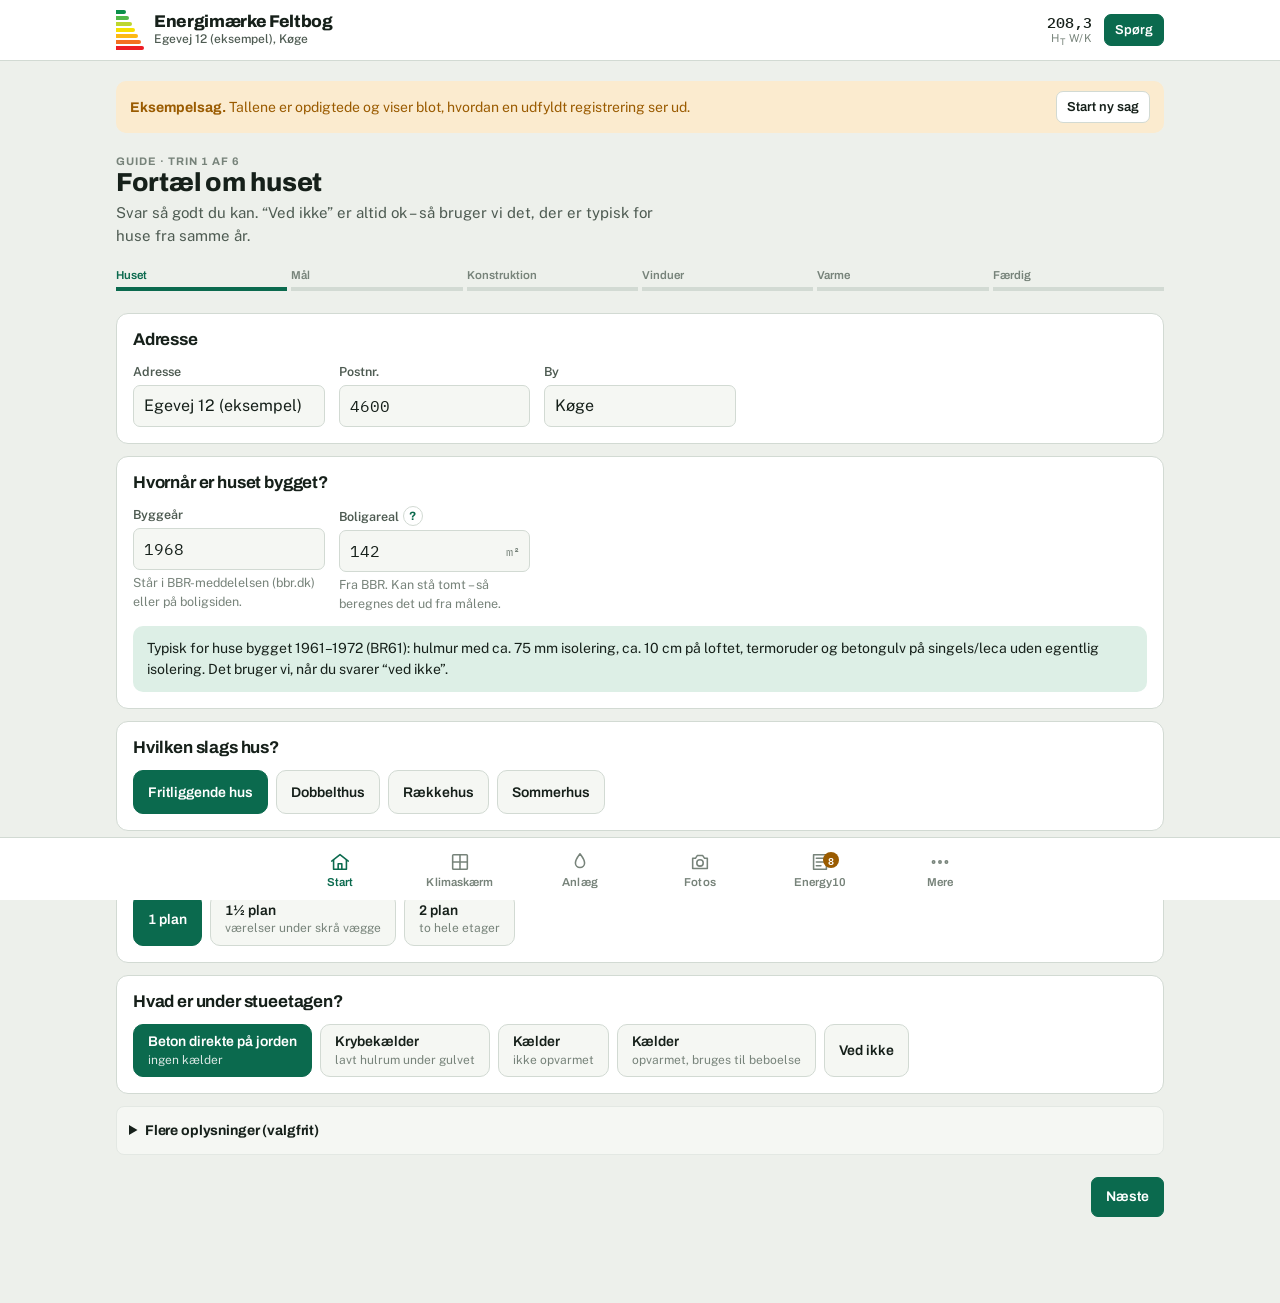
==== commit bcb0724f: "Add question guide, era defaults and photo AI to Feltbog Makes the tool usable without building expe" ====
--- a/energimaerke/index.html
+++ b/energimaerke/index.html
@@ -204,6 +204,47 @@
   details.item[open] .item-body{animation:fade .16s ease-out}
   @keyframes fade{from{opacity:.4;transform:translateY(-3px)}to{opacity:1;transform:none}}
 }
+/* Guide */
+.steps{display:grid;grid-template-columns:repeat(6,1fr);gap:4px}
+.steps button{border:0;background:none;padding:0 0 6px;font:600 11.5px var(--f-display);color:var(--ink-3);border-bottom:4px solid var(--line);cursor:pointer;text-align:left;overflow:hidden;text-overflow:ellipsis;white-space:nowrap}
+.steps button.done{color:var(--ink-2);border-color:var(--accent-soft)}
+.steps button.on{color:var(--accent);border-color:var(--accent)}
+.qs{display:flex;flex-direction:column;gap:12px}
+.qcard{background:var(--surface);border:1px solid var(--line);border-radius:12px;padding:16px;display:flex;flex-direction:column;gap:12px}
+.qcard h3{font-size:17px;font-weight:700;display:flex;gap:8px;align-items:center;flex-wrap:wrap}
+.qcard h4{font-size:13px;font-weight:700;letter-spacing:.06em;text-transform:uppercase;color:var(--ink-3)}
+.qcard > .hint{margin-top:-6px;font-size:13.5px;color:var(--ink-2)}
+.chips{display:flex;flex-wrap:wrap;gap:8px}
+.chip{min-height:44px;padding:8px 14px;border-radius:10px;border:1px solid var(--line);background:var(--surface-2);font:600 14px/1.25 var(--f-display);cursor:pointer;text-align:left;color:var(--ink)}
+.chip small{display:block;font:400 12px/1.3 var(--f-body);color:var(--ink-3);margin-top:2px}
+.chip:hover{border-color:var(--ink-3)}
+.chip[aria-pressed="true"]{background:var(--accent);border-color:var(--accent);color:var(--accent-ink)}
+.chip[aria-pressed="true"] small{color:inherit;opacity:.85}
+.era{background:var(--accent-soft);border-radius:10px;padding:12px 14px;font-size:14px;line-height:1.5}
+.era:empty{display:none}
+.plan{margin:6px 0 0;padding-left:18px;display:flex;flex-direction:column;gap:4px;font-size:13.5px}
+.next{margin:0;padding-left:20px;display:flex;flex-direction:column;gap:6px}
+.counters{display:flex;flex-direction:column;gap:6px}
+.counter{display:grid;grid-template-columns:1fr 44px 32px 44px;align-items:center;gap:6px}
+.counter span b{font-family:var(--f-display);font-size:14.5px}
+.counter span small{display:block;font-size:12px;color:var(--ink-3)}
+.counter .btn{min-height:44px;padding:0;font-size:20px}
+.counter > b{text-align:center;font-size:17px}
+.ai-row{display:flex;flex-direction:column;gap:6px;align-items:flex-start}
+.ai-note{margin:0;font-size:13.5px;background:var(--surface-2);border-left:3px solid var(--accent);padding:8px 10px;border-radius:0 6px 6px 0}
+.ai-note.err{border-color:var(--bad);color:var(--bad)}
+.btn.busy{opacity:.7;pointer-events:none}
+.q{width:20px;height:20px;border-radius:50%;border:1px solid var(--line);background:var(--surface);color:var(--accent);font:700 12px/1 var(--f-display);cursor:pointer;padding:0;margin-left:4px;vertical-align:1px}
+.help-t{margin:0;background:var(--accent-soft);color:var(--ink);padding:8px 10px;border-radius:6px;font-size:13px}
+.hdr-ask{min-height:36px;padding:6px 12px}
+.chat .msgs{display:flex;flex-direction:column;gap:8px;max-height:48vh;overflow:auto}
+.msg{padding:9px 12px;border-radius:10px;font-size:14.5px;white-space:pre-wrap;max-width:88%}
+.msg.me{align-self:flex-end;background:var(--accent);color:var(--accent-ink)}
+.msg.ai{align-self:flex-start;background:var(--surface-2);border:1px solid var(--line-2)}
+.chat-in{display:flex;gap:8px;align-items:flex-end}
+.chat-in textarea{min-height:48px}
+.smart{display:flex;flex-wrap:wrap;gap:12px;align-items:center;justify-content:space-between;background:var(--surface);border:1px solid var(--line);border-radius:12px;padding:14px 16px}
+.smart p{margin:0;font-size:13.5px;color:var(--ink-2);max-width:52ch}
 </style>
 </head>
 <body>
@@ -213,7 +254,8 @@
     <div><h1>Energimærke Feltbog</h1><small id="hdrCase">–</small></div>
   </div>
   <div class="spacer"></div>
-  <div class="ht-chip" title="Samlet varmetabskoefficient for klimaskærmen"><b id="hdrHT">–</b><span>H<sub>T</sub> W/K</span></div>
+  <div class="ht-chip" title="Samlet varmetab for klimaskærmen"><b id="hdrHT">–</b><span>H<sub>T</sub> W/K</span></div>
+  <button type="button" class="btn sm pri hdr-ask" data-act="chat-open">Spørg</button>
 </div></header>
 
 <main id="main"></main>
@@ -292,6 +334,41 @@
   andet:{navn:'Andet',tip:'Tegninger, BBR, fejl og mangler.',min:0},
 };
 
+const DIRNAVN={N:'Nord',NØ:'Nordøst',Ø:'Øst',SØ:'Sydøst',S:'Syd',SV:'Sydvest',V:'Vest',NV:'Nordvest'};
+const VSTR={lille:{navn:'Lille vindue',maal:'ca. 60 × 60 cm',b:.6,h:.6},normal:{navn:'Normalt vindue',maal:'ca. 100 × 120 cm',b:1.0,h:1.2},stort:{navn:'Stort vindue',maal:'ca. 180 × 130 cm',b:1.8,h:1.3},terrasse:{navn:'Terrassedør',maal:'ca. 90 × 210 cm, med glas',b:.9,h:2.1},doer:{navn:'Hoveddør',maal:'ca. 100 × 210 cm',b:1.0,h:2.1}};
+// Typisk byggeskik pr. periode (vejledende – kontrollér altid)
+const ERAS=[
+  {til:1930,navn:'før 1931',tekst:'massive murstensvægge uden isolering, lidt eller ingen isolering på loftet, 1-lags vinduer (ofte med forsatsruder) og trægulv over krybekælder eller uisoleret beton.',vaeg:{tegl:'mas36',letbeton:'letbeton30',trae:'trae100',bindings:'bindings',beton:'sandwich'},loft:'uiso',gulv:'uiso',rude:'1lag_forsats',fund:'fund_uiso',fals:'fals_uiso'},
+  {til:1960,navn:'1931–1960',tekst:'hulmur uden isolering (ofte isoleret senere med granulat), ca. 5 cm isolering på loftet, 1-lags vinduer med forsats og uisoleret gulv.',vaeg:{tegl:'hul_uiso',letbeton:'letbeton30',trae:'trae100',bindings:'bindings',beton:'sandwich'},loft:'i50',gulv:'uiso',rude:'1lag_forsats',fund:'fund_uiso',fals:'fals_uiso'},
+  {til:1972,navn:'1961–1972 (BR61)',tekst:'hulmur med ca. 75 mm isolering, ca. 10 cm på loftet, termoruder og betongulv på singels/leca uden egentlig isolering.',vaeg:{tegl:'hul75',letbeton:'letbeton30',trae:'trae100',bindings:'bindings',beton:'sandwich'},loft:'i100',gulv:'kap',rude:'2lag_termo',fund:'fund_uiso',fals:'fals_uiso'},
+  {til:1978,navn:'1973–1978 (BR72)',tekst:'hulmur med ca. 100 mm isolering, ca. 15 cm på loftet, termoruder og ca. 5 cm isolering under gulvet.',vaeg:{tegl:'hul100',letbeton:'letbeton_iso',trae:'trae100',bindings:'bindings',beton:'sandwich'},loft:'i150',gulv:'i50',rude:'2lag_termo',fund:'fund_let',fals:'fals_uiso'},
+  {til:1998,navn:'1979–1998 (BR77–BR95)',tekst:'hulmur med ca. 125 mm isolering, ca. 20 cm på loftet, termoruder (energiruder fra midt i 90’erne) og ca. 10 cm under gulvet.',vaeg:{tegl:'hul125',letbeton:'letbeton_iso',trae:'trae150',bindings:'bindings',beton:'sandwich'},loft:'i200',gulv:'i100',rude:'2lag_termo',fund:'fund_iso',fals:'fals_iso'},
+  {til:2007,navn:'1999–2007 (BR95/BR98)',tekst:'ca. 150 mm isolering i væggene, ca. 25 cm på loftet, 2-lags energiruder og ca. 15 cm under gulvet.',vaeg:{tegl:'hul150',letbeton:'letbeton_iso',trae:'trae200',bindings:'bindings',beton:'sandwich'},loft:'i250',gulv:'i150',rude:'2lag_energi',fund:'fund_iso',fals:'fals_iso'},
+  {til:2014,navn:'2008–2014 (BR08/BR10)',tekst:'190 mm eller mere i væggene, ca. 30 cm på loftet, energiruder med varm kant og ca. 25 cm under gulvet.',vaeg:{tegl:'hul190',letbeton:'letbeton_iso',trae:'trae200',bindings:'bindings',beton:'sandwich'},loft:'i300',gulv:'i250',rude:'2lag_energi_ny',fund:'fund_ny',fals:'fals_ny'},
+  {til:9999,navn:'2015 og senere (BR15/BR18)',tekst:'meget velisoleret: 190 mm eller mere i væggene, ca. 40 cm på loftet og 3-lags ruder.',vaeg:{tegl:'hul190',letbeton:'letbeton_iso',trae:'trae200',bindings:'bindings',beton:'sandwich'},loft:'i400',gulv:'i250',rude:'3lag',fund:'fund_ny',fals:'fals_ny'},
+];
+const HJAELP={
+  U:'U-værdi: hvor meget varme der slipper ud gennem 1 m². Lavt tal = godt isoleret. Uisoleret mur ca. 1,5 – nyt hus ca. 0,15.',
+  b:'b-faktor: hvor koldt der er på den anden side. 1,0 = udeluft. 0,7 = jord eller et uopvarmet rum (kælder, garage), hvor der er lidt lunere.',
+  g:'g-værdi: hvor meget solvarme ruden lukker ind (0–1). Ældre ruder ca. 0,75, nye 3-lags ca. 0,5. Dør uden glas = 0.',
+  Ff:'Glasandel: hvor stor en del af vinduet der er glas (resten er karm og ramme). Typisk 0,7. Dør uden glas = 0.',
+  psi:'Linjetab (ψ): varmetab langs samlinger – fx hvor væggen møder fundamentet, eller rundt om vinduer. Regnes pr. meter. Fundamentets længde er normalt husets omkreds.',
+  horisont:'Hvor højt naboer, træer og bakker skygger, målt i grader over vandret. Åbent land ca. 5–10°, parcelhuskvarter ca. 10–20°.',
+  udhaeng:'Skygge fra tagudhæng eller altan lige over vinduet, i grader. Et almindeligt tagudhæng giver ca. 0–15°.',
+  side:'Skygge fra siden, fx en udbygning, karnap eller carport ved siden af vinduet. Oftest 0.',
+  varmekapacitet:'Hvor meget varme huset kan “gemme”. Murstens- og betonhuse = middel, træhuse = let.',
+  eta:'Virkningsgrad: hvor stor en del af brændslet der bliver til varme. Står på typeskiltet eller i databladet. Kondenserende kedler kan ligge over 100 % ved dellast.',
+  tomgang:'Tomgangstab: det kedlen taber, når den står varm uden at levere varme. Typisk 0,5–1 % for nyere kedler.',
+  scop:'SCOP: hvor mange kWh varme varmepumpen giver pr. kWh el over et helt år. Typisk 3–4,5.',
+  qm:'Luftskifte: hvor meget luft anlægget skifter, i liter pr. sekund pr. m² gulv. Boliger typisk 0,3.',
+  sel:'SEL: hvor meget strøm ventilatorerne bruger pr. m³ luft. Nyere anlæg ca. 0,8–1,2.',
+  qinf:'Infiltration: luft der siver ind gennem sprækker og utætheder. Standard for eksisterende huse: 0,13.',
+  vgv:'Varmegenvinding: hvor meget varme anlægget henter tilbage fra den luft, der suges ud. Nyere anlæg 75–90 %.',
+  areal:'Opvarmet etageareal: står i BBR som boligareal. Opvarmet kælder og udnyttet tagetage tæller med.',
+  vvbtab:'Varmetab fra beholderen – står i databladet. Typisk 1–2 W/K. Lad det stå tomt, hvis du ikke kender det.',
+  qn:'Luft der skiftes via vinduer og ventiler, når der ikke er mekanisk ventilation. Standard 0,3.',
+};
+
 /* ============ Tilstand ============ */
 const LS='em10.feltbog.v1', LS_KEY='em10.feltbog.apikey', LS_MODEL='em10.feltbog.model';
 let state=null, openSet=new Set(), armed=null, sheetPhoto=null;
@@ -325,11 +402,12 @@
   Object.assign(c.varme,{kilde:'gas_kond',fabrikat:'Vaillant',model:'ecoTEC plus VC 26',aar:'2011',effekt:'20',eta100:'96',eta30:'104',tomgang:'0,5',placering:'opvarmet',styring:'Vejrkompensering'});
   Object.assign(c.fordeling,{pumpe:'Automatisk trinløs',pumpeW:'25',roerL:'0',roerIso:''});
   Object.assign(c.vand,{kilde:'samme',fabrikat:'Metro Therm',aar:'2011',volumen:'110',isolering:'50',varmetab:'1,6'});
+  c.guide={step:0,etager:'1',under:'terraen',L:'14,2',W:'10,0',front:'N',vaeg:'tegl',loftCm:'10',glaslag:'2',vinSkiftet:'nej',vin:{forside:{normal:1,doer:1},bagside:{normal:2,terrasse:1},gavl1:{normal:2},gavl2:{lille:1}},varmeKilde:'gas',varmeAar:'2011',braende:'nej',vandKilde:'samme',vvb:'110',roer:'nej',vent:'naturlig',sol:'nej',generated:true};
   return c;
 }
 function load(){
   try{const raw=lsGet(LS);if(raw){const s=JSON.parse(raw);if(s&&Array.isArray(s.cases)&&s.cases.length)return s;}}catch(e){}
-  const ex=exampleCase();return {cases:[ex],cur:ex.id,tab:'sag'};
+  const ex=exampleCase();return {cases:[ex],cur:ex.id,tab:'guide'};
 }
 let saveT=null;
 function save(){clearTimeout(saveT);saveT=setTimeout(()=>{if(!lsSet(LS,JSON.stringify(state)))toast('Kunne ikke gemme i browseren – eksportér en backup under Mere.');},250);}
@@ -376,9 +454,9 @@
 /* ============ Validering / mangler ============ */
 function mangler(c){
   const m=[],B=c.bygning,has=t=>c.flader.some(f=>t.includes(f.type));
-  if(!B.adresse)m.push(['Adresse mangler','sag']);
-  if(!num(B.opfoert))m.push(['Opførelsesår mangler','sag']);
-  if(!(num(B.areal)>0))m.push(['Opvarmet etageareal mangler','sag']);
+  if(!B.adresse)m.push(['Adresse mangler','guide']);
+  if(!num(B.opfoert))m.push(['Opførelsesår mangler','guide']);
+  if(!(num(B.areal)>0))m.push(['Opvarmet etageareal mangler','guide']);
   if(!has(['ydervaeg']))m.push(['Ingen ydervægge registreret','skaerm']);
   if(!has(['loft','skraavaeg','fladt']))m.push(['Loft/tag ikke registreret','skaerm']);
   if(!has(['terraen','kaelderg','etage_kaelder','gulv_ude']))m.push(['Gulv/terrændæk ikke registreret','skaerm']);
@@ -395,6 +473,12 @@
   return m;
 }
 
+function skoenListe(c){
+  const l=[...c.flader.filter(f=>f.skoen).map(f=>[`${f.navn}: konstruktion og areal`,'skaerm']),...c.vinduer.filter(v=>v.skoen).map(v=>[`${v.navn}: størrelse og rudetype`,'skaerm'])];
+  if(c.varme.skoen)l.push(['Varmeanlæg: virkningsgrad/SCOP er standardværdier – aflæs typeskiltet','anlaeg']);
+  if(c.vand.skoen)l.push(['Varmtvandsbeholder: varmetab er en standardværdi','anlaeg']);
+  return l;
+}
 /* ============ Forbedringsforslag ============ */
 function forslag(c){
   const out=[],kwh=dH=>dH*GRADDAGE*24/1000;
@@ -422,7 +506,8 @@
   if(o.options){const opts=Array.isArray(o.options)?o.options:Object.entries(o.options);ctl=`<select id="${id}" data-b="${path}">${o.blank!==false?`<option value="">${esc(o.blank||'Vælg…')}</option>`:''}${opts.map(([k,v])=>`<option value="${esc(k)}"${String(val)===String(k)?' selected':''}>${esc(v)}</option>`).join('')}</select>`;}
   else if(o.area){ctl=`<textarea id="${id}" data-b="${path}" placeholder="${esc(o.ph||'')}">${esc(val)}</textarea>`;}
   else{const isNum=!!o.unit||o.num;const inp=`<input id="${id}" type="${o.type||'text'}" data-b="${path}" value="${esc(val)}"${isNum?' inputmode="decimal" class="num-in"':''} placeholder="${esc(o.ph||'')}" autocomplete="off">`;ctl=o.unit?`<div class="unit">${inp}<i>${esc(o.unit)}</i></div>`:inp;}
-  return `<label class="${cls}" for="${id}"><span>${esc(label)}${o.em?` <em>${esc(o.em)}</em>`:''}</span>${ctl}${o.hint?`<p class="hint">${o.hint}</p>`:''}</label>`;
+  const h=o.help&&HJAELP[o.help];
+  return `<label class="${cls}" for="${id}"><span>${esc(label)}${o.em?` <em>${esc(o.em)}</em>`:''}${h?`<button type="button" class="q" data-act="help" aria-label="Hvad betyder ${esc(label)}?">?</button>`:''}</span>${h?`<p class="help-t" hidden>${esc(h)}</p>`:''}${ctl}${o.hint?`<p class="hint">${o.hint}</p>`:''}</label>`;
 }
 const I={
   plus:'<svg viewBox="0 0 24 24"><path d="M12 5v14M5 12h14"/></svg>',
@@ -432,7 +517,7 @@
   spark:'<svg viewBox="0 0 24 24"><path d="M12 3l1.8 5.2L19 10l-5.2 1.8L12 17l-1.8-5.2L5 10l5.2-1.8z"/></svg>',
 };
 const NAV=[
-  ['sag','Bygning','<path d="M3 11l9-7 9 7"/><path d="M5 10v10h14V10"/><path d="M10 20v-6h4v6"/>'],
+  ['guide','Start','<path d="M3 11l9-7 9 7"/><path d="M5 10v10h14V10"/><path d="M10 20v-6h4v6"/>'],
   ['skaerm','Klimaskærm','<rect x="4" y="4" width="16" height="16" rx="1"/><path d="M4 12h16M12 4v16"/>'],
   ['anlaeg','Anlæg','<path d="M12 3c3 4 5 6.5 5 10a5 5 0 0 1-10 0c0-3.5 2-6 5-10z"/>'],
   ['fotos','Fotos','<path d="M4 8h3l2-3h6l2 3h3v11H4z"/><circle cx="12" cy="13" r="3.5"/>'],
@@ -445,7 +530,7 @@
   const c=cur(),y=window.scrollY;
   $('#nav').innerHTML=NAV.map(([k,t,p])=>{const b=k==='e10'?mangler(c).length:0;return `<button type="button" data-tab="${k}"${state.tab===k?' aria-current="page"':''}><svg viewBox="0 0 24 24" aria-hidden="true">${p}</svg>${t}${b?`<span class="badge">${b}</span>`:''}</button>`;}).join('');
   const B=c.bygning;$('#hdrCase').textContent=[B.adresse||'Ny sag',B.by].filter(Boolean).join(', ');
-  const V={sag:vSag,skaerm:vSkaerm,anlaeg:vAnlaeg,fotos:vFotos,e10:vE10,mere:vMere}[state.tab]||vSag;
+  const V={guide:vGuide,skaerm:vSkaerm,anlaeg:vAnlaeg,fotos:vFotos,e10:vE10,mere:vMere}[state.tab]||vGuide;
   $('#main').innerHTML=(c.example&&state.tab!=='mere'?`<div class="banner"><span><b>Eksempelsag.</b> Tallene er opdigtede og viser blot, hvordan en udfyldt registrering ser ud.</span><button class="btn sm" data-act="new-case">Start ny sag</button></div>`:'')+V(c);
   updateCalcs();hydrateThumbs($('#main'));
   if(keepScroll)window.scrollTo(0,y);else window.scrollTo(0,0);
@@ -470,42 +555,179 @@
       case 'hf':t=fmt(r.flader,1);break; case 'hv':t=fmt(r.vinduer,1);break; case 'hl':t=fmt(r.linjer,1);break;
       case 'va_tot':t=fmt(r.aVindue,1);break; case 'vandel':t=fmt(r.vinduesAndel*100,0)+' %';break;
       case 'fals':t=fmt(falsLength(c),1);break;
+      case 'era':{const y=num(c.bygning.opfoert);t=y>1700?`Typisk for huse bygget ${eraFor(y).navn}: ${eraFor(y).tekst} Det bruger vi, når du svarer “ved ikke”.`:'';break;}
+      case 'gdims':{const g=G(c),L=num(g.L),W=num(g.W);t=L>0&&W>0?`Omkreds ${fmt(2*(L+W),1)} m · Grundareal ${fmt(L*W,1)} m²`:'Skriv længde og bredde';break;}
+      case 'gfac':{const F=facades(G(c));t=G(c).front?`Forside ${F[0][2]} · Bagside ${F[1][2]} · Gavle ${F[2][2]} og ${F[3][2]}`:'Vælg retning';break;}
       case 'fname':t=f.navn||FLADE_TYPER[f.type].navn;break; case 'lname':t=l.navn||'Linjetab';break;
     }
     el.textContent=t;
   }
 }
 
-/* ---- Bygning ---- */
-function vSag(c){
-  const B=c.bygning,p='bygning.';
-  return `<div class="page-h"><div><div class="eyebrow">Sag</div><h2>Bygning og ejendom</h2><p>Stamdata fra BBR og besigtigelsen. Etagearealet er det opvarmede areal, der indgår i Energy10.</p></div></div>
-  <section class="block"><div class="panel grid wide">
-    ${field('Adresse',p+'adresse',B.adresse,{ph:'Vej og nr.'})}
-    ${field('Postnr.',p+'postnr',B.postnr,{num:true})}
-    ${field('By',p+'by',B.by)}
-    ${field('Ejendomsnummer',p+'ejendomsnr',B.ejendomsnr,{em:'kommune-ejendomsnr.'})}
-    ${field('Matrikel',p+'matrikel',B.matrikel)}
-    ${field('Ejer / kontakt',p+'ejer',B.ejer)}
-    ${field('Besigtigelsesdato',p+'besigtigelse',B.besigtigelse,{type:'date'})}
-  </div></section>
-  <section class="block"><div class="block-h"><h3>Bygningsdata</h3></div><div class="panel grid">
-    ${field('BBR-anvendelse',p+'anvendelse',B.anvendelse,{options:ANVENDELSE,blank:false})}
-    ${field('Opførelsesår',p+'opfoert',B.opfoert,{num:true,ph:'fx 1968'})}
-    ${field('Væsentlig ombygning',p+'ombygget',B.ombygget,{num:true,ph:'år'})}
-    ${field('Opvarmet etageareal',p+'areal',B.areal,{unit:'m²'})}
-    ${field('Heraf opvarmet kælder',p+'arealKaelder',B.arealKaelder,{unit:'m²'})}
-    ${field('Antal etager',p+'etager',B.etager,{num:true})}
-    ${field('Gns. rumhøjde',p+'rumhoejde',B.rumhoejde,{unit:'m'})}
-    ${field('Varmekapacitet',p+'varmekapacitet',B.varmekapacitet,{options:{'80':'Let (80 Wh/K m²)','120':'Middel (120 Wh/K m²)','160':'Tung (160 Wh/K m²)'},blank:false})}
-    ${field('Noter',p+'noter',B.noter,{area:true,full:true,ph:'Særlige forhold, tilbygninger, adgang …'})}
-  </div></section>
-  <section class="block"><div class="stats">
-    <div class="stat"><b data-calc="ht">–</b><span>H<sub>T</sub> klimaskærm, W/K</span></div>
-    <div class="stat"><b data-calc="htm2">–</b><span>W/K pr. m² etageareal</span></div>
-    <div class="stat"><b data-calc="dim">–</b><span>kW transmissionstab ved −12 °C</span></div>
-    <div class="stat"><b data-calc="vandel">–</b><span>vinduesareal / etageareal</span></div>
-  </div></section>`;
+/* ---- Guide ---- */
+const GSTEPS=['Huset','Mål','Konstruktion','Vinduer','Varme','Færdig'];
+const GTITLER=['Fortæl om huset','Mål og retning','Hvordan er huset bygget?','Vinduer og døre','Varme og ventilation','Opret registreringen'];
+const GINTRO=['Svar så godt du kan. “Ved ikke” er altid ok – så bruger vi det, der er typisk for huse fra samme år.','Husets ydre mål bruges til at beregne vægge, loft, gulv og fundament.','Byggeåret giver et godt udgangspunkt. Svar på det, du kan se – resten skønnes og markeres, så du kan kontrollere det.','Tæl vinduer og døre på hver side af huset. Størrelsen skal kun være omtrentlig.','Varmekilden betyder meget for energimærket. Et foto af typeskiltet giver de præcise tal.','Her er, hvad der bliver oprettet. Alt kan rettes bagefter under Klimaskærm og Anlæg.'];
+function G(c){
+  if(!c.guide)c.guide={};
+  return Object.assign(c.guide,Object.assign({step:0,etager:'1',under:'',L:'',W:'',front:'',vaeg:'',hulmur:'',loftCm:'',glaslag:'',vinSkiftet:'',vinAar:'',vin:{},varmeKilde:'',varmeAar:'',braende:'',vandKilde:'samme',vvb:'',roer:'',roerL:'',vent:'',sol:'',solPaneler:'',solOrient:'S',generated:false},c.guide));
+}
+function chips(path,val,opts){return `<div class="chips" role="group">${opts.map(([k,t,s])=>`<button type="button" class="chip" data-act="pick" data-path="${path}" data-v="${esc(k)}" aria-pressed="${String(val)===String(k)}">${esc(t)}${s?`<small>${esc(s)}</small>`:''}</button>`).join('')}</div>`;}
+function qc(title,body,hint){return `<div class="qcard"><h3>${title}</h3>${hint?`<p class="hint">${hint}</p>`:''}${body}</div>`;}
+function aiRow(kind,label){
+  const note=guideAI.msg[kind];
+  const btn=aiImages()?`<label class="btn sm filebtn${guideAI.busy===kind?' busy':''}">${I.spark} ${guideAI.busy===kind?'AI kigger på billedet…':esc(label)}<input type="file" accept="image/*" capture="environment" data-ai-guide="${kind}"${guideAI.busy?' disabled':''}></label>`:'';
+  if(!btn&&!note)return '';
+  return `<div class="ai-row">${btn}${note?`<p class="ai-note${note.err?' err':''}">${esc(note.t)}</p>`:''}</div>`;
+}
+function facades(g){const D=['N','NØ','Ø','SØ','S','SV','V','NV'],i=Math.max(0,D.indexOf(g.front||'S'));return [['forside','Forside',D[i],true],['bagside','Bagside',D[(i+4)%8],true],['gavl1','Gavl',D[(i+2)%8],false],['gavl2','Gavl',D[(i+6)%8],false]];}
+const eraFor=y=>ERAS.find(e=>y<=e.til)||ERAS[ERAS.length-1];
+const libRow=(t,k)=>(LIB[t]||[]).find(x=>x[0]===k)||[k,'',NaN];
+const r1=n=>dk(Math.round(n*10)/10);
+
+function rudeFor(g,Y,E){
+  if(g.glaslag==='1')return '1lag';if(g.glaslag==='1f')return '1lag_forsats';if(g.glaslag==='3')return '3lag';
+  const yy=g.vinSkiftet==='ja'&&num(g.vinAar)?num(g.vinAar):g.vinSkiftet==='nej'?Y:null;
+  if(g.glaslag==='2'){const b=yy||Math.max(Y,1970);return b<1995?'2lag_termo':b<2010?'2lag_energi':'2lag_energi_ny';}
+  if(yy)return yy<1960?'1lag_forsats':yy<1995?'2lag_termo':yy<2010?'2lag_energi':yy<2016?'2lag_energi_ny':'3lag';
+  return E.rude;
+}
+function genPlan(c){
+  const g=G(c),B=c.bygning,Y=num(B.opfoert)||1970,E=eraFor(Y),L=num(g.L),W=num(g.W);
+  const P={ok:L>0&&W>0,E,Y,flader:[],vinduer:[],linjer:[]};
+  if(!P.ok)return P;
+  const mk=(navn,type,preset,o,skoen)=>{const R=libRow(type,preset);return Object.assign({id:uid(),navn,type,preset,konstr:R[1],U:dk(R[2]),b:dk(FLADE_TYPER[type].b),mode:'areal',l:'',h:'',areal:'',orient:'',lag:[],noter:skoen?`Skønnet ud fra byggeår ${Y} – kontrollér.`:'',skoen:!!skoen},o);};
+  // Ydervægge
+  const vk=g.vaeg&&g.vaeg!=='vedikke'?g.vaeg:'tegl';let wp=E.vaeg[vk];
+  if(wp==='hul_uiso'&&g.hulmur==='ja')wp='hul_efter';
+  const wSk=!g.vaeg||g.vaeg==='vedikke'||(wp==='hul_uiso'&&g.hulmur!=='nej');
+  const hh=g.etager==='2'?5.4:2.7;
+  for(const[k,n,o,long]of facades(g)){
+    const f=mk(`Ydervæg ${n.toLowerCase()} ${o}`,'ydervaeg',wp,{fk:k,orient:o,mode:'lxh',l:dk(long?L:W),h:dk(hh)},wSk||g.etager==='1.5');
+    if(g.etager==='1.5'){if(long)f.h='3,0';else{f.mode='areal';f.areal=r1(W*4.4);}}
+    P.flader.push(f);
+  }
+  // Loft / tag
+  const cmMap={'0':'uiso','5':'i50','10':'i100','15':'i150','20':'i200','25':'i250','30':'i300','40':'i400'};
+  const lp=cmMap[g.loftCm]||E.loft,lSk=!cmMap[g.loftCm];
+  if(g.etager==='1.5'){
+    const sk={uiso:'uiso',i50:'i50',i100:'i100',i150:'i150',i200:'i200',i250:'i200',i300:'i300',i400:'i300'}[lp];
+    P.flader.push(mk('Loft (hanebånd)','loft',lp,{areal:r1(L*W*.35)},true));
+    P.flader.push(mk('Skråvægge','skraavaeg',sk,{areal:r1(L*2*2)},true));
+    P.flader.push(mk('Skunkvægge','skunk',sk==='i300'?'i200':sk,{areal:r1(L*2)},true));
+  }else P.flader.push(mk(g.etager==='2'?'Loft over 1. sal':'Loft mod tagrum','loft',lp,{areal:r1(L*W)},lSk));
+  // Gulv
+  const u=g.under&&g.under!=='vedikke'?g.under:(Y<1931?'kryb':'terraen'),uSk=!g.under||g.under==='vedikke';
+  const dk_=Y<1961?'bj_uiso':Y<1979?'bet_uiso':'i100';
+  if(u==='terraen')P.flader.push(mk('Terrændæk','terraen',E.gulv,{areal:r1(L*W)},uSk||true));
+  if(u==='kryb')P.flader.push(mk('Gulv mod krybekælder','etage_kaelder',dk_,{areal:r1(L*W)},true));
+  if(u==='kaelder_kold')P.flader.push(mk('Etageadskillelse mod kælder','etage_kaelder',dk_,{areal:r1(L*W)},true));
+  if(u==='kaelder_varm'){const kp=Y<1979?'uiso':'i50';P.flader.push(mk('Kældervægge mod jord','kaelderv',kp,{areal:r1(2*(L+W)*2)},true));P.flader.push(mk('Kældergulv','kaelderg',kp,{areal:r1(L*W)},true));}
+  P.under=u;
+  // Linjetab
+  const fu=LINJETAB.find(x=>x[0]===E.fund),fa=LINJETAB.find(x=>x[0]===E.fals);
+  P.linjer.push({id:uid(),navn:'Fundament',type:fu[0],l:r1(2*(L+W)),psi:dk(fu[2]),b:'1',noter:''});
+  P.linjer.push({id:uid(),navn:'Vinduesfalse',type:fa[0],l:'',psi:dk(fa[2]),b:'1',auto:true,noter:''});
+  // Vinduer
+  const rude=rudeFor(g,Y,E),dyr=(g.vinSkiftet==='ja'&&num(g.vinAar)>=1995)||Y>=1990?'doer_ny':'doer_gl';
+  for(const[k,n,o]of facades(g)){
+    const cnt=g.vin[k]||{},fl=P.flader.find(f=>f.fk===k);
+    for(const[s,V]of Object.entries(VSTR)){const a=+cnt[s]||0;if(!a)continue;
+      const rk=s==='doer'?dyr:rude,R=RUDER[rk];
+      P.vinduer.push({id:uid(),navn:`${V.navn} – ${n.toLowerCase()} ${o}`,flade:fl?fl.id:'',orient:o,haeld:'90',antal:String(a),b:dk(V.b),h:dk(V.h),rude:rk,Uw:dk(R.Uw),g:dk(R.g),Ff:dk(s==='terrasse'?.6:R.Ff),horisont:'10',udhaeng:'0',venstre:'0',hoejre:'0',ramme:'Træ',aar:g.vinSkiftet==='ja'?g.vinAar:'',noter:'Størrelse skønnet – mål gerne op.',skoen:true});}
+  }
+  P.rude=rude;
+  return P;
+}
+function genApply(c){
+  const P=genPlan(c),g=G(c),B=c.bygning;if(!P.ok)return false;
+  const L=num(g.L),W=num(g.W);
+  c.flader=P.flader;c.vinduer=P.vinduer;c.linjetab=P.linjer;
+  const ids=new Set([...c.flader,...c.vinduer].map(x=>x.id));c.fotos.forEach(p=>{if(p.element&&!ids.has(p.element))p.element='';});
+  if(!(num(B.areal)>0))B.areal=r1(L*W*({'2':2,'1.5':1.6}[g.etager]||1)+(P.under==='kaelder_varm'?L*W:0));
+  B.etager=g.etager==='1.5'?'1½':g.etager;
+  if(g.vaeg==='trae')B.varmekapacitet='80';
+  // Varme
+  const V=c.varme,aar=num(g.varmeAar)||num(V.aar);
+  if(g.varmeKilde){
+    const k=g.varmeKilde==='gas'?((aar||P.Y)>=1998?'gas_kond':'gas'):g.varmeKilde;
+    if(!V.kilde||V.kilde!==k&&!(V.kilde==='gas_kond'&&g.varmeKilde==='gas'))V.kilde=k;
+    if(g.varmeAar&&!V.aar)V.aar=g.varmeAar;
+    const D={gas_kond:{eta100:'96',eta30:'104',tomgang:'0,5'},gas:{eta100:'90',eta30:'90',tomgang:'1,0'},olie:aar&&aar<2005?{eta100:'88',eta30:'88',tomgang:'1,5'}:{eta100:'95',eta30:'100',tomgang:'0,8'},pille:{eta100:'85',eta30:'80',tomgang:'1,0'},vp_lv:{scop:aar>=2015?'3,8':'3,0'},vp_jord:{scop:aar>=2015?'4,2':'3,5'}}[V.kilde];
+    if(D){let used=false;for(const[f,v]of Object.entries(D))if(!V[f]){V[f]=v;used=true;}if(used)V.skoen=true;}
+  }
+  if(g.braende==='ja'&&!V.suppl)V.suppl='braendeovn';
+  // Vand
+  const Wv=c.vand;
+  if(g.vandKilde==='el')Wv.kilde='el';else if(g.vvb==='0')Wv.kilde='gennemstroem';else Wv.kilde='samme';
+  if(g.vvb&&g.vvb!=='0'){Wv.volumen=g.vvb;if(!Wv.varmetab){Wv.varmetab={'60':'1,2','110':'1,6','160':'2,0'}[g.vvb];Wv.skoen=true;}}
+  if(g.vvb==='0'){Wv.volumen='';Wv.varmetab='';}
+  c.fordeling.roerL=g.roer==='ja'?g.roerL:'0';
+  // Ventilation
+  if(g.vent){c.vent.type=g.vent;if(g.vent!=='naturlig'&&!c.vent.qm)c.vent.qm='0,3';if(g.vent==='balanceret'){if(!c.vent.vgv)c.vent.vgv='80';if(!c.vent.sel)c.vent.sel='1,0';}}
+  // Sol
+  if(g.sol==='ja'&&num(g.solPaneler)>0){const n=num(g.solPaneler);c.sol.pv_kwp=r1(n*.35);c.sol.pv_areal=r1(n*1.8);c.sol.pv_orient=g.solOrient||'S';}
+  if(g.sol==='nej'){c.sol.pv_kwp='';c.sol.pv_areal='';}
+  g.generated=true;c.example=false;
+  return true;
+}
+function planHTML(c,full){
+  const P=genPlan(c);
+  if(!P.ok)return '<p class="hint">Indtast husets længde og bredde under trin 2 “Mål”, så vises resultatet her.</p>';
+  const fl=P.flader.map(f=>`<li><b>${esc(f.navn)}</b> · ${fmt(fBrutto(f),1)} m² · ${esc(f.konstr)} · <span class="mono">U ${fmt(num(f.U))}</span>${f.skoen?' <span class="pill warn">skønnet</span>':''}</li>`).join('');
+  if(!full)return `<ul class="plan">${fl}</ul>`;
+  const nV=P.vinduer.reduce((s,v)=>s+(+v.antal||0),0),aV=P.vinduer.reduce((s,v)=>s+vArea(v),0),g=G(c);
+  return `<h4>Klimaskærm</h4><ul class="plan">${fl}</ul>
+    <h4>Vinduer og døre</h4><ul class="plan"><li>${nV} stk. i alt, ca. ${fmt(aV,1)} m² · ${esc(RUDER[P.rude].navn)} · <span class="mono">Uw ${fmt(RUDER[P.rude].Uw,1)}</span>${nV?'':' <span class="pill warn">ingen talt endnu</span>'}</li></ul>
+    <h4>Linjetab</h4><ul class="plan">${P.linjer.map(l=>`<li><b>${esc(l.navn)}</b> · ${l.auto?'længde fra vinduer':fmt(num(l.l),1)+' m'} · <span class="mono">ψ ${esc(l.psi)}</span></li>`).join('')}</ul>
+    <h4>Installationer</h4><ul class="plan"><li>Varme: ${esc(g.varmeKilde?({fjernvarme:'Fjernvarme',gas:'Gasfyr',olie:'Oliefyr',vp_lv:'Varmepumpe luft/vand',vp_jord:'Jordvarme',pille:'Træpillefyr',el:'Elradiatorer'})[g.varmeKilde]:'ikke valgt')}${g.varmeAar?` (${esc(g.varmeAar)})`:''}</li><li>Ventilation: ${esc(VENT[g.vent||'naturlig'])}</li><li>Solceller: ${g.sol==='ja'?esc(g.solPaneler||'?')+' paneler':'nej'}</li></ul>`;
+}
+function vGuide(c){
+  const g=G(c),B=c.bygning,s=Math.min(5,Math.max(0,g.step||0)),y=num(B.opfoert);
+  let body='';
+  if(s===0)body=
+    qc('Adresse',`<div class="grid">${field('Adresse','bygning.adresse',B.adresse,{ph:'Vej og nr.'})}${field('Postnr.','bygning.postnr',B.postnr,{num:true})}${field('By','bygning.by',B.by)}</div>`)+
+    qc('Hvornår er huset bygget?',`<div class="grid">${field('Byggeår','bygning.opfoert',B.opfoert,{num:true,ph:'fx 1968',hint:'Står i BBR-meddelelsen (bbr.dk) eller på boligsiden.'})}${field('Boligareal','bygning.areal',B.areal,{unit:'m²',help:'areal',hint:'Fra BBR. Kan stå tomt – så beregnes det ud fra målene.'})}</div><div class="era" data-calc="era"></div>`)+
+    qc('Hvilken slags hus?',chips('bygning.anvendelse',B.anvendelse,[['120','Fritliggende hus'],['132','Dobbelthus'],['131','Rækkehus'],['510','Sommerhus']]))+
+    qc('Hvor mange etager?',chips('guide.etager',g.etager,[['1','1 plan'],['1.5','1½ plan','værelser under skrå vægge'],['2','2 plan','to hele etager']]))+
+    qc('Hvad er under stueetagen?',chips('guide.under',g.under,[['terraen','Beton direkte på jorden','ingen kælder'],['kryb','Krybekælder','lavt hulrum under gulvet'],['kaelder_kold','Kælder','ikke opvarmet'],['kaelder_varm','Kælder','opvarmet, bruges til beboelse'],['vedikke','Ved ikke']]))+
+    `<details class="sub"><summary><h4 style="display:inline">Flere oplysninger (valgfrit)</h4></summary><div class="grid" style="margin-top:10px">
+      ${field('Ejendomsnummer','bygning.ejendomsnr',B.ejendomsnr)}${field('Matrikel','bygning.matrikel',B.matrikel)}${field('Ejer / kontakt','bygning.ejer',B.ejer)}${field('Besigtigelsesdato','bygning.besigtigelse',B.besigtigelse,{type:'date'})}
+      ${field('Væsentlig ombygning','bygning.ombygget',B.ombygget,{num:true,ph:'år'})}${field('Gns. rumhøjde','bygning.rumhoejde',B.rumhoejde,{unit:'m'})}
+      ${field('Varmekapacitet','bygning.varmekapacitet',B.varmekapacitet,{options:{'80':'Let (80 Wh/K m²)','120':'Middel (120 Wh/K m²)','160':'Tung (160 Wh/K m²)'},blank:false,help:'varmekapacitet'})}
+      ${field('Noter','bygning.noter',B.noter,{area:true,full:true,ph:'Tilbygninger, adgang, særlige forhold …'})}</div></details>`;
+  if(s===1)body=
+    qc('Husets udvendige mål',`<div class="grid">${field('Længde (den lange side)','guide.L',g.L,{unit:'m'})}${field('Bredde (gavlen)','guide.W',g.W,{unit:'m'})}</div><div class="calcline" data-calc="gdims"></div>`,'Mål udvendigt langs soklen – en laserafstandsmåler gør det hurtigt. Er huset L-formet eller har en tilbygning, så indtast hovedhuset her og tilføj resten under Klimaskærm bagefter.')+
+    qc('Hvilken retning vender forsiden?',chips('guide.front',g.front,ORIENT.slice(0,8).map(o=>[o[0],DIRNAVN[o[0]]]))+`<div class="calcline" data-calc="gfac"></div>`,'Stil dig med ryggen mod hoveddøren og åbn kompasset på telefonen. Den retning, du kigger, er forsidens retning.');
+  if(s===2){
+    body=qc('Hvad er ydervæggene lavet af?',chips('guide.vaeg',g.vaeg,[['tegl','Mursten','røde eller gule sten'],['letbeton','Gasbeton / letbeton','grå blokke, ofte pudset'],['trae','Træ','træbeklædning udvendigt'],['bindings','Bindingsværk'],['beton','Betonelementer'],['vedikke','Ved ikke']])+aiRow('facade','Tag foto af facaden – AI vurderer'));
+    if((!y||y<1961)&&(g.vaeg==='tegl'||g.vaeg==='vedikke'||!g.vaeg))body+=qc('Er der blæst isolering ind i hulmuren?',chips('guide.hulmur',g.hulmur,[['ja','Ja'],['nej','Nej'],['vedikke','Ved ikke']]),'Kig efter små runde, tilstoppede huller i fugerne med ca. 1 meters mellemrum. Så er der blæst isolering ind.');
+    body+=qc('Hvor tyk er isoleringen på loftet?',chips('guide.loftCm',g.loftCm,[['vedikke','Ved ikke'],['0','Ingen'],['5','ca. 5 cm'],['10','ca. 10 cm'],['15','ca. 15 cm'],['20','ca. 20 cm'],['25','ca. 25 cm'],['30','ca. 30 cm'],['40','40 cm +']])+aiRow('loft','Tag foto på loftet – AI vurderer'),'Stik en tommestok ned i isoleringen på loftet – eller tag et billede med tommestokken i.');
+    body+=`<div class="era"><b>Det bliver brugt:</b>${planHTML(c,false)}</div>`;
+  }
+  if(s===3){
+    body=qc('Hvor mange lag glas er der i ruderne?',chips('guide.glaslag',g.glaslag,[['1','1 lag'],['1f','1 lag + forsats','ekstra rude indvendigt'],['2','2 lag'],['3','3 lag'],['vedikke','Ved ikke']]),'Hold en tændt lighter eller telefonens lommelygte op mod ruden. Hvert lag glas giver ét spejlbillede af lyset – tæl dem.')+
+      qc('Er vinduerne skiftet, siden huset blev bygget?',chips('guide.vinSkiftet',g.vinSkiftet,[['nej','Nej, de er originale'],['ja','Ja'],['vedikke','Ved ikke']])+(g.vinSkiftet==='ja'?`<div class="grid">${field('Ca. hvilket år?','guide.vinAar',g.vinAar,{num:true,hint:'Årstallet står ofte i metallisten mellem glassene.'})}</div>`:''));
+    body+=facades(g).map(([k,n,o])=>{const cnt=g.vin[k]||{};return qc(`${n} <span class="pill acc">${esc(o)}</span>`,`<div class="counters">${Object.entries(VSTR).map(([sk,V])=>`<div class="counter"><span><b>${V.navn}</b><small>${V.maal}</small></span><button type="button" class="btn" data-act="vin" data-f="${k}" data-s="${sk}" data-d="-1" aria-label="Færre">−</button><b class="mono">${+cnt[sk]||0}</b><button type="button" class="btn" data-act="vin" data-f="${k}" data-s="${sk}" data-d="1" aria-label="Flere">+</button></div>`).join('')}</div>${aiRow('vin:'+k,'Tag foto af siden – AI tæller')}`);}).join('');
+  }
+  if(s===4)body=
+    qc('Hvordan bliver huset varmet op?',chips('guide.varmeKilde',g.varmeKilde,[['fjernvarme','Fjernvarme'],['gas','Gasfyr'],['olie','Oliefyr'],['vp_lv','Varmepumpe','udedel i haven'],['vp_jord','Jordvarme'],['pille','Træpillefyr'],['el','Elradiatorer']])+aiRow('varme','Tag foto af typeskiltet – AI aflæser'),'Typeskiltet er et mærkat eller metalskilt på fyret eller varmepumpen – tit bag et dæksel. Det giver fabrikat, årstal og virkningsgrad.')+
+    qc('Hvor gammelt er anlægget?',`<div class="grid">${field('Årstal','guide.varmeAar',g.varmeAar,{num:true,ph:'fx 2011'})}</div>`)+
+    qc('Er der brændeovn eller pejs?',chips('guide.braende',g.braende,[['nej','Nej'],['ja','Ja']]))+
+    qc('Hvordan laves det varme vand?',chips('guide.vandKilde',g.vandKilde,[['samme','Af samme anlæg som varmen'],['el','Elvandvarmer']])+chips('guide.vvb',g.vvb,[['0','Ingen beholder','vandet varmes, mens det løber'],['60','Lille beholder','ca. 60 liter'],['110','Mellem beholder','ca. 110 liter'],['160','Stor beholder','160 liter eller mere']]))+
+    qc('Går der varmerør gennem kolde rum?',chips('guide.roer',g.roer,[['nej','Nej'],['ja','Ja']])+(g.roer==='ja'?`<div class="grid">${field('Ca. hvor mange meter?','guide.roerL',g.roerL,{unit:'m'})}</div>`:''),'Fx rør på loftet, i krybekælderen eller i garagen.')+
+    qc('Er der et ventilationsanlæg?',chips('guide.vent',g.vent,[['naturlig','Nej','kun vinduer og emhætte'],['udsug','Udsugning','ventilator i bad/køkken kører hele tiden'],['balanceret','Ja, med varmegenvinding','kanaler til alle rum og et aggregat']]))+
+    qc('Er der solceller?',chips('guide.sol',g.sol,[['nej','Nej'],['ja','Ja']])+(g.sol==='ja'?`<div class="grid">${field('Antal paneler','guide.solPaneler',g.solPaneler,{num:true})}</div>${chips('guide.solOrient',g.solOrient,ORIENT.slice(0,8).map(o=>[o[0],DIRNAVN[o[0]]]))}`:''));
+  if(s===5){
+    const has=c.flader.length||c.vinduer.length;
+    body=`<div class="qcard">${planHTML(c,true)}</div>
+      <div class="row">${genPlan(c).ok?`<button type="button" class="btn ${has?'danger':'pri'}" data-act="generate">${has?'Erstat og opret registrering':'Opret registrering'}</button>`:''}${has?'<span class="hint">Din nuværende klimaskærm bliver erstattet.</span>':''}</div>
+      ${g.generated?`<div class="qcard"><h3>Næste skridt</h3><ol class="next"><li>Tag de manglende fotos – se listen under <button class="btn sm ghost" data-tab="fotos">Fotos</button></li><li>Kontrollér værdier markeret <span class="pill warn">skønnet</span> under <button class="btn sm ghost" data-tab="skaerm">Klimaskærm</button></li><li>Se samlet data og mangler under <button class="btn sm ghost" data-tab="e10">Energy10</button></li></ol><p class="hint">I tvivl? Tryk “Spørg” øverst og stil et spørgsmål.</p></div>`:''}`;
+  }
+  return `<div class="page-h"><div><div class="eyebrow">Guide · trin ${s+1} af ${GSTEPS.length}</div><h2>${GTITLER[s]}</h2><p>${GINTRO[s]}</p></div></div>
+    <nav class="steps" aria-label="Trin">${GSTEPS.map((t,i)=>`<button type="button" data-act="gstep" data-v="${i}" class="${i===s?'on':i<s?'done':''}"${i===s?' aria-current="step"':''}>${t}</button>`).join('')}</nav>
+    <div class="qs">${body}</div>
+    <div class="row" style="justify-content:space-between">${s>0?`<button type="button" class="btn" data-act="gstep" data-v="${s-1}">Tilbage</button>`:'<span></span>'}${s<5?`<button type="button" class="btn pri" data-act="gstep" data-v="${s+1}">Næste</button>`:''}</div>`;
 }
 
 /* ---- Klimaskærm ---- */
@@ -519,7 +741,7 @@
   const L=lib.find(x=>x[0]===f.preset);const edited=L&&num(f.U)!==L[2];
   return `<details class="item" data-open="${f.id}"${openSet.has(f.id)?' open':''}><summary>
     <span class="sum-t" data-calc="fname:${f.id}">${esc(f.navn||T.navn)}</span>
-    <span class="sum-s"><span>${esc(T.navn)}</span>${f.orient?`<span>${esc(f.orient)}</span>`:''}${edited?'<span class="pill">U rettet</span>':''}</span>
+    <span class="sum-s"><span>${esc(T.navn)}</span>${f.orient?`<span>${esc(f.orient)}</span>`:''}${f.skoen?'<span class="pill warn">skønnet</span>':edited?'<span class="pill">U rettet</span>':''}</span>
     <span class="sum-v"><span data-calc="fsum:${f.id}"></span><small data-calc="fsumU:${f.id}"></small></span></summary>
   <div class="item-body">
     <div class="grid">
@@ -532,8 +754,8 @@
     <div class="calcline"><span>Brutto <b data-calc="fb:${f.id}"></b> m²</span><span>− vinduer/døre <b data-calc="ff:${f.id}"></b> m²</span><span>= netto <b data-calc="fn:${f.id}"></b> m²</span></div>
     <div class="grid">
       ${field('Konstruktion (vejledende)',p+'preset',f.preset,{options:[...lib.map(x=>[x[0],`${x[1]} · U ${fmt(x[2])}`]),['egen','Egen konstruktion']],blank:'Vælg konstruktion…',full:true})}
-      ${field('U-værdi',p+'U',f.U,{unit:'W/m²K'})}
-      ${field('b-faktor',p+'b',f.b,{num:true,hint:'1,0 mod det fri · 0,7 mod jord/uopvarmet (vejledende)'})}
+      ${field('U-værdi',p+'U',f.U,{unit:'W/m²K',help:'U'})}
+      ${field('b-faktor',p+'b',f.b,{num:true,help:'b'})}
     </div>
     <details class="sub" data-open="lag-${f.id}"${openSet.has('lag-'+f.id)?' open':''}><summary><h4 style="display:inline">U-værdi fra lagopbygning</h4></summary>
       <p class="hint">Rsi/Rse efter type (${fmt(T.rsi)} / ${fmt(T.rse)}). Træskelet og gulv mod jord kræver korrektion – brug resultatet som kontrol.</p>
@@ -549,14 +771,14 @@
     </details>
     ${field('Noter',p+'noter',f.noter,{area:true,ph:'Hvad er set/målt, fx “150 mm målt i hanebånd”'})}
     <div><div class="eyebrow" style="margin-bottom:6px">Fotos</div>${miniPhotos(c,f.id,['loft','skraavaeg','fladt','skunk'].includes(f.type)?'loft':['terraen','kaelderg','etage_kaelder','kaelderv','gulv_ude'].includes(f.type)?'gulv':'facade')}</div>
-    <div class="item-foot"><span class="calcline">A·U·b = <b data-calc="fh:${f.id}"></b> W/K</span><div class="row"><button class="btn sm" data-act="dup" data-list="flader" data-id="${f.id}">Kopiér</button><button class="btn sm danger" data-act="del" data-list="flader" data-id="${f.id}">Slet</button></div></div>
+    <div class="item-foot"><span class="calcline">A·U·b = <b data-calc="fh:${f.id}"></b> W/K</span><div class="row">${f.skoen?`<button class="btn sm" data-act="ok-skoen" data-list="flader" data-id="${f.id}">Kontrolleret ✓</button>`:''}<button class="btn sm" data-act="dup" data-list="flader" data-id="${f.id}">Kopiér</button><button class="btn sm danger" data-act="del" data-list="flader" data-id="${f.id}">Slet</button></div></div>
   </div></details>`;
 }
 function vVindue(c,v){
   const p=`vinduer.${v.id}.`,R=RUDER[v.rude];
   return `<details class="item" data-open="${v.id}"${openSet.has(v.id)?' open':''}><summary>
     <span class="sum-t">${esc(v.navn||'Vindue')}${num(v.antal)>1?` <span class="pill">${esc(v.antal)} stk</span>`:''}</span>
-    <span class="sum-s"><span>${esc(v.orient||'–')}</span><span>${esc(R?R.navn:'')}</span></span>
+    <span class="sum-s"><span>${esc(v.orient||'–')}</span><span>${esc(R?R.navn:'')}</span>${v.skoen?'<span class="pill warn">skønnet</span>':''}</span>
     <span class="sum-v"><span data-calc="vsum:${v.id}"></span><small data-calc="vsumU:${v.id}"></small></span></summary>
   <div class="item-body">
     <div class="grid">
@@ -571,18 +793,18 @@
     <div class="calcline"><span>Samlet areal <b data-calc="va:${v.id}"></b> m²</span></div>
     <div class="grid">
       ${field('Rude / type (vejledende)',p+'rude',v.rude,{options:Object.entries(RUDER).map(([k,x])=>[k,x.Uw!==''?`${x.navn} · Uw ${fmt(x.Uw,1)}`:x.navn]),full:true})}
-      ${field('Uw',p+'Uw',v.Uw,{unit:'W/m²K'})}
-      ${field('g-værdi',p+'g',v.g,{num:true})}
-      ${field('Ff (glasandel)',p+'Ff',v.Ff,{num:true,hint:'glasareal / vinduesareal'})}
+      ${field('Uw',p+'Uw',v.Uw,{unit:'W/m²K',help:'U'})}
+      ${field('g-værdi',p+'g',v.g,{num:true,help:'g'})}
+      ${field('Ff (glasandel)',p+'Ff',v.Ff,{num:true,help:'Ff'})}
       ${field('Ramme',p+'ramme',v.ramme,{options:[['Træ','Træ'],['Træ/alu','Træ/alu'],['Plast','Plast'],['Alu','Alu'],['Stål','Stål']]})}
       ${field('Årstal (afstandsliste)',p+'aar',v.aar,{num:true})}
     </div>
     <div class="sub"><h4>Skygger (grader)</h4><div class="grid">
-      ${field('Horisont',p+'horisont',v.horisont,{unit:'°'})}${field('Udhæng',p+'udhaeng',v.udhaeng,{unit:'°'})}${field('Venstre',p+'venstre',v.venstre,{unit:'°'})}${field('Højre',p+'hoejre',v.hoejre,{unit:'°'})}
+      ${field('Horisont',p+'horisont',v.horisont,{unit:'°',help:'horisont'})}${field('Udhæng',p+'udhaeng',v.udhaeng,{unit:'°',help:'udhaeng'})}${field('Venstre',p+'venstre',v.venstre,{unit:'°',help:'side'})}${field('Højre',p+'hoejre',v.hoejre,{unit:'°',help:'side'})}
     </div></div>
     ${field('Noter',p+'noter',v.noter,{area:true})}
     <div><div class="eyebrow" style="margin-bottom:6px">Fotos</div>${miniPhotos(c,v.id,'vindue')}</div>
-    <div class="item-foot"><span class="calcline">A·Uw·b = <b data-calc="vh:${v.id}"></b> W/K</span><div class="row"><button class="btn sm" data-act="dup" data-list="vinduer" data-id="${v.id}">Kopiér</button><button class="btn sm danger" data-act="del" data-list="vinduer" data-id="${v.id}">Slet</button></div></div>
+    <div class="item-foot"><span class="calcline">A·Uw·b = <b data-calc="vh:${v.id}"></b> W/K</span><div class="row">${v.skoen?`<button class="btn sm" data-act="ok-skoen" data-list="vinduer" data-id="${v.id}">Kontrolleret ✓</button>`:''}<button class="btn sm" data-act="dup" data-list="vinduer" data-id="${v.id}">Kopiér</button><button class="btn sm danger" data-act="del" data-list="vinduer" data-id="${v.id}">Slet</button></div></div>
   </div></details>`;
 }
 function vLinje(c,l){
@@ -594,7 +816,7 @@
     ${field('Betegnelse',p+'navn',l.navn)}
     ${field('Type (vejledende)',p+'type',l.type,{options:LINJETAB.map(x=>[x[0],x[2]!==''?`${x[1]} · ψ ${fmt(x[2])}`:x[1]]),blank:false,full:true})}
     ${l.auto?`<div class="f"><span>Længde</span><div class="calcline"><b data-calc="ll:${l.id}"></b> m (sum af vinduesomkreds)</div></div>`:field('Længde',p+'l',l.l,{unit:'m'})}
-    ${field('ψ',p+'psi',l.psi,{unit:'W/mK'})}
+    ${field('ψ',p+'psi',l.psi,{unit:'W/mK',help:'psi'})}
     ${field('b-faktor',p+'b',l.b,{num:true})}
   </div>
   <div class="item-foot"><span class="calcline">L·ψ·b = <b data-calc="lh:${l.id}"></b> W/K</span><div class="row">${l.type.startsWith('fals')?`<button class="btn sm" data-act="toggle-auto" data-id="${l.id}">${l.auto?'Indtast længde selv':'Beregn fra vinduer'}</button>`:''}<button class="btn sm danger" data-act="del" data-list="linjetab" data-id="${l.id}">Slet</button></div></div>
@@ -630,8 +852,8 @@
     ${field('Model / type',`varme.model`,V.model)}
     ${field('Fremstillingsår',`varme.aar`,V.aar,{num:true})}
     ${k!=='el'&&k!=='fjernvarme'?field('Nominel effekt',`varme.effekt`,V.effekt,{unit:'kW'}):''}
-    ${kedel?field('Virkningsgrad 100 % last',`varme.eta100`,V.eta100,{unit:'%'})+field('Virkningsgrad 30 % last',`varme.eta30`,V.eta30,{unit:'%'})+field('Tomgangstab',`varme.tomgang`,V.tomgang,{unit:'%'}):''}
-    ${vp?field('SCOP / COP',`varme.scop`,V.scop,{num:true}):''}
+    ${kedel?field('Virkningsgrad 100 % last',`varme.eta100`,V.eta100,{unit:'%',help:'eta'})+field('Virkningsgrad 30 % last',`varme.eta30`,V.eta30,{unit:'%',help:'eta'})+field('Tomgangstab',`varme.tomgang`,V.tomgang,{unit:'%',help:'tomgang'}):''}
+    ${vp?field('SCOP / COP',`varme.scop`,V.scop,{num:true,help:'scop'}):''}
     ${k==='fjernvarme'?field('Unit / veksler',`varme.veksler`,V.veksler,{options:[['direkte','Direkte anlæg'],['indirekte','Indirekte (veksler)'],['unit','Fjernvarmeunit']]}):''}
     ${field('Placering',`varme.placering`,V.placering,{options:[['opvarmet','I opvarmet rum'],['uopvarmet','I uopvarmet rum']],blank:false})}
     ${field('Styring',`varme.styring`,V.styring,{ph:'fx vejrkompensering, rumtermostat'})}
@@ -655,7 +877,7 @@
     ${field('Årstal',`vand.aar`,W.aar,{num:true})}
     ${field('Volumen',`vand.volumen`,W.volumen,{unit:'liter'})}
     ${field('Isoleringstykkelse',`vand.isolering`,W.isolering,{unit:'mm'})}
-    ${field('Varmetab',`vand.varmetab`,W.varmetab,{unit:'W/K'})}
+    ${field('Varmetab',`vand.varmetab`,W.varmetab,{unit:'W/K',help:'vvbtab'})}
     ${field('Temperatur',`vand.temp`,W.temp,{unit:'°C'})}
     ${field('Forbrug',`vand.forbrug`,W.forbrug,{unit:'l/m² år',hint:'Standard for boliger: 250'})}
     ${field('Cirkulation',`vand.cirk`,W.cirk,{options:[['nej','Nej'],['ja','Ja']],blank:false})}
@@ -663,10 +885,10 @@
   </div></section>
   <section class="block"><div class="block-h"><h3>Ventilation</h3></div><div class="panel grid">
     ${field('Ventilationsform',`vent.type`,Ve.type,{options:VENT,blank:false})}
-    ${Ve.type==='naturlig'?field('Naturlig vent. vinter',`vent.qn`,Ve.qn,{unit:'l/s m²'}):field('Mek. luftskifte qm',`vent.qm`,Ve.qm,{unit:'l/s m²'})+field('SEL',`vent.sel`,Ve.sel,{unit:'kJ/m³'})}
-    ${Ve.type==='balanceret'?field('Varmegenvinding',`vent.vgv`,Ve.vgv,{unit:'%'}):''}
+    ${Ve.type==='naturlig'?field('Naturlig vent. vinter',`vent.qn`,Ve.qn,{unit:'l/s m²',help:'qn'}):field('Mek. luftskifte qm',`vent.qm`,Ve.qm,{unit:'l/s m²',help:'qm'})+field('SEL',`vent.sel`,Ve.sel,{unit:'kJ/m³',help:'sel'})}
+    ${Ve.type==='balanceret'?field('Varmegenvinding',`vent.vgv`,Ve.vgv,{unit:'%',help:'vgv'}):''}
     ${Ve.type!=='naturlig'?field('Fabrikat / model',`vent.fabrikat`,Ve.fabrikat)+field('Årstal',`vent.aar`,Ve.aar,{num:true}):''}
-    ${field('Infiltration',`vent.qinf`,Ve.qinf,{unit:'l/s m²',hint:'Standard for eksisterende boliger: 0,13'})}
+    ${field('Infiltration',`vent.qinf`,Ve.qinf,{unit:'l/s m²',help:'qinf'})}
   </div></section>
   <section class="block"><div class="block-h"><h3>Solceller og solvarme</h3></div><div class="panel grid">
     ${field('Solceller, effekt',`sol.pv_kwp`,S.pv_kwp,{unit:'kWp'})}
@@ -683,6 +905,7 @@
 function vFotos(c){
   const done=Object.entries(FOTO_KAT).filter(([k,K])=>K.min&&c.fotos.filter(p=>p.kategori===k).length>=K.min).length,req=Object.values(FOTO_KAT).filter(K=>K.min).length;
   return `<div class="page-h"><div><div class="eyebrow">Dokumentation</div><h2>Fotos</h2><p>Tag billederne her – de gemmes lokalt på enheden, knyttes til bygningsdele og kan aflæses med AI (typeskilte, ruder, isolering).</p></div><span class="pill ${done===req?'ok':'warn'}">${done}/${req} kategorier dækket</span></div>
+  ${aiImages()?`<div class="smart"><div><h3 style="font-size:17px">Tag et foto – AI klarer resten</h3><p>AI ser, om det er et typeskilt, et vindue, loftet osv., sorterer billedet og foreslår værdier, som du godkender.</p></div><label class="btn pri filebtn">${I.spark} Tag smart-foto<input type="file" accept="image/*" capture="environment" data-smart="1"></label></div>`:''}
   <div class="cats">${Object.entries(FOTO_KAT).map(([k,K])=>{const ps=c.fotos.filter(p=>p.kategori===k);const st=K.min?(ps.length>=K.min?'ok':'warn'):'';return `<div class="cat">
     <div class="cat-h"><div><h4>${esc(K.navn)}</h4><p>${esc(K.tip)}</p></div>${K.min?`<span class="pill ${st}">${ps.length}/${K.min}</span>`:`<span class="pill">${ps.length}</span>`}</div>
     ${ps.length?`<div class="thumbs">${ps.map(p=>`<button class="thumb" type="button" data-act="open-photo" data-id="${p.id}" aria-label="Åbn foto ${esc(p.note||'')}"><img data-photo="${p.id}" alt="">${p.ai?'<span class="ai-dot">AI</span>':''}</button>`).join('')}</div>`:''}
@@ -719,12 +942,12 @@
       ${field('Note',`fotos.${p.id}.note`,p.note,{full:true,ph:'fx “typeskilt, fyrrum”'})}
     </div>
     <div class="ai-box">
-      <div class="block-h"><h4>AI-aflæsning</h4><button class="btn sm pri" data-act="ai" data-id="${p.id}" ${aiBusy?'disabled':''}>${I.spark} ${aiBusy?'Analyserer…':ai?'Analysér igen':'Analysér foto'}</button></div>
+      <div class="block-h"><h4>AI-aflæsning</h4><button class="btn sm pri" data-act="ai" data-id="${p.id}" ${aiBusy||!aiImages()?'disabled':''}>${I.spark} ${aiBusy?'Analyserer…':ai?'Analysér igen':'Analysér foto'}</button></div>
       ${!fields.length?'<p class="hint">Til denne kategori giver AI kun en beskrivelse.</p>':''}
       ${ai?`<p>${esc(ai.beskrivelse||'')}</p>
         ${(ai.felter||[]).length?(ai.felter.map((x,i)=>{const needEl=x.felt.startsWith('element.')&&!p.element;return `<div class="prop"><div><div class="k">${esc((fields.find(f=>f[0]===x.felt)||[,x.felt])[1])} · <span class="pill ${x.sikkerhed==='høj'?'ok':x.sikkerhed==='lav'?'warn':''}">${esc(x.sikkerhed||'?')} sikkerhed</span></div><div class="v">${esc(propLabel(x.felt,x.vaerdi))}</div></div>
           <button class="btn sm" data-act="ai-apply" data-id="${p.id}" data-i="${i}" ${needEl?'disabled title="Knyt fotoet til en bygningsdel først"':''}>${x.applied?'Brugt ✓':'Brug'}</button>${x.begrundelse?`<div class="why">${esc(x.begrundelse)}</div>`:''}${needEl?'<div class="why">Knyt fotoet til en bygningsdel for at bruge værdien.</div>':''}</div>`;}).join('')):'<p class="hint">Ingen værdier kunne aflæses sikkert.</p>'}
-        ${(ai.ekstra||[]).length?`<p class="hint">Tag også: ${esc(ai.ekstra.join(' · '))}</p>`:''}`:`<p class="hint">Sender billedet til Claude og foreslår værdier, som du selv godkender. Kræver API-nøgle under Mere.</p>`}
+        ${(ai.ekstra||[]).length?`<p class="hint">Tag også: ${esc(ai.ekstra.join(' · '))}</p>`:''}`:(aiImages()?(aiBusy?'<p class="hint">AI kigger på billedet – det tager typisk 10–40 sekunder …</p>':'<p class="hint">Claude ser på billedet og foreslår værdier, som du selv godkender.</p>'):'<p class="hint">AI-billedanalyse er ikke slået til her. Åbn værktøjet i Claude-appen, eller indsæt en API-nøgle under Mere.</p>')}
       ${aiErr?`<p class="hint" style="color:var(--bad)">${esc(aiErr)}</p>`:''}
     </div>
     <div class="row" style="justify-content:space-between"><span class="hint">${esc(p.t||'')}</span><button class="btn sm danger" data-act="del-photo" data-id="${p.id}">Slet foto</button></div>
@@ -760,6 +983,7 @@
     <div class="row"><button class="btn" data-act="copy-all">${I.copy} Kopiér alt</button><button class="btn" data-act="export-csv">${I.dl} CSV</button><button class="btn" data-act="export-json">${I.dl} JSON</button></div></div>
   <section class="block"><div class="block-h"><h3>Mangler før indtastning</h3><span class="pill ${m.length?'warn':'ok'}">${m.length?m.length+' punkter':'Komplet'}</span></div>
     ${m.length?`<ul class="checks">${m.map(([t,tab])=>`<li><span class="pill warn">mangler</span><span style="flex:1">${esc(t)}</span><button class="btn sm ghost" data-tab="${tab}">Ret</button></li>`).join('')}</ul>`:'<p class="hint">Alle påkrævede felter og fotos er registreret.</p>'}</section>
+  ${(()=>{const sk=skoenListe(c);return sk.length?`<section class="block"><div class="block-h"><h3>Skønnede værdier – bekræft på stedet</h3><span class="pill warn">${sk.length}</span></div><p class="hint">Udfyldt ud fra byggeår og guidens svar. Kontrollér med foto eller måling, og tryk “Kontrolleret” på bygningsdelen.</p><ul class="checks">${sk.map(([t,tab])=>`<li><span class="pill warn">skønnet</span><span style="flex:1">${esc(t)}</span><button class="btn sm ghost" data-tab="${tab}">Se</button></li>`).join('')}</ul></section>`:''})()}
   <section class="block"><div class="stats">
     <div class="stat"><b>${fmt(r.HT,1)}</b><span>H<sub>T</sub> klimaskærm, W/K</span></div>
     <div class="stat"><b>${fmt(r.aFlade,1)}</b><span>Flader netto, m²</span></div>
@@ -792,9 +1016,10 @@
     <p class="hint" style="margin:0">Sagerne ligger kun i denne browser på denne enhed. Eksportér en sag som fil for at gemme den eller flytte den til din computer.</p>
     <div class="row"><button class="btn" data-act="export-json">${I.dl} Eksportér sag (uden fotos)</button><button class="btn" data-act="export-json-full">${I.dl} Eksportér sag med fotos</button><label class="btn filebtn">Importér sag<input type="file" accept="application/json,.json" id="importFile"></label></div>
   </div></section>
-  <section class="block"><div class="block-h"><h3>AI-aflæsning af fotos</h3></div><div class="panel grid wide">
-    <label class="f full" for="apiKey"><span>Anthropic API-nøgle</span><input type="text" id="apiKey" value="${esc(key)}" placeholder="sk-ant-…" autocomplete="off" spellcheck="false"><p class="hint">Gemmes kun i denne browser. Billeder sendes direkte fra enheden til Anthropics API, når du trykker “Analysér foto”. Opret nøgle på console.anthropic.com.</p></label>
-    <label class="f" for="apiModel"><span>Model</span><select id="apiModel">${[['claude-opus-5','Claude Opus 5 (anbefalet)'],['claude-sonnet-5','Claude Sonnet 5 (billigere)']].map(([k,v])=>`<option value="${k}"${model===k?' selected':''}>${v}</option>`).join('')}</select></label>
+  <section class="block"><div class="block-h"><h3>AI</h3><span class="pill ${sampleFn?'ok':apiKey()?'acc':'warn'}">${sampleFn?'Kører på din Claude-konto':apiKey()?'API-nøgle':'Ikke slået til'}</span></div><div class="panel grid wide">
+    <p class="hint full" style="grid-column:1/-1;margin:0">${sampleFn?'Når værktøjet åbnes i Claude, bruger AI din egen Claude-konto – du bliver spurgt om lov første gang. Der skal ikke bruges nogen nøgle.':'Åbn værktøjet i Claude-appen for at bruge AI med din Claude-konto. Uden for Claude kan du i stedet indsætte en API-nøgle her.'}</p>
+    ${sampleFn?'':`<label class="f full" for="apiKey"><span>Anthropic API-nøgle (valgfri)</span><input type="text" id="apiKey" value="${esc(key)}" placeholder="sk-ant-…" autocomplete="off" spellcheck="false"><p class="hint">Gemmes kun i denne browser. Opret en nøgle på console.anthropic.com.</p></label>
+    <label class="f" for="apiModel"><span>Model</span><select id="apiModel">${[['claude-opus-5','Claude Opus 5 (anbefalet)'],['claude-sonnet-5','Claude Sonnet 5 (billigere)']].map(([k,v])=>`<option value="${k}"${model===k?' selected':''}>${v}</option>`).join('')}</select></label>`}
   </div></section>
   <section class="block"><div class="block-h"><h3>Om værdierne</h3></div><div class="panel"><p class="hint" style="margin:0">U-værdier, ψ-værdier, rudeværdier og b-faktorer i listerne er vejledende standardværdier til hurtig registrering. Kontrollér altid mod Håndbog for Energikonsulenter og de faktiske forhold, før data tastes i Energy10 – du står inde for energimærket.</p></div></section>`;
 }
@@ -806,13 +1031,13 @@
 function onChanged(c,path,val){
   const p=path.split('.');
   if(p[0]==='flader'){const f=getItem(c,'flader',p[1]);
-    if(p[2]==='preset'){const L=(LIB[f.type]||[]).find(x=>x[0]===val);if(L){f.U=dk(L[2]);f.konstr=L[1];}return true;}
+    if(p[2]==='preset'){const L=(LIB[f.type]||[]).find(x=>x[0]===val);if(L){f.U=dk(L[2]);f.konstr=L[1];}f.skoen=false;return true;}
     if(p[2]==='type'){f.b=dk(FLADE_TYPER[val].b);f.preset='';if(!f.navn||Object.values(FLADE_TYPER).some(t=>t.navn===f.navn))f.navn=FLADE_TYPER[val].navn;return true;}
     if(p[2]==='U'){return false;}
     if(p[2]==='mode')return true;
   }
   if(p[0]==='vinduer'){const v=getItem(c,'vinduer',p[1]);
-    if(p[2]==='rude'){const R=RUDER[val];if(R&&val!=='egen'){v.Uw=dk(R.Uw);v.g=dk(R.g);v.Ff=dk(R.Ff);}return true;}
+    if(p[2]==='rude'){const R=RUDER[val];if(R&&val!=='egen'){v.Uw=dk(R.Uw);v.g=dk(R.g);v.Ff=dk(R.Ff);}v.skoen=false;return true;}
     if(p[2]==='flade'){const f=getItem(c,'flader',val);if(f&&f.orient&&!v.orient)v.orient=f.orient;return true;}
     if(p[2]==='orient')return true;
   }
@@ -825,7 +1050,7 @@
 }
 document.addEventListener('input',e=>{
   const t=e.target,c=cur();
-  if(t.dataset.b){setPath(c,t.dataset.b,t.value);c.updated=Date.now();if(t.tagName!=='SELECT'){save();updateCalcs();}}
+  if(t.dataset.b){setPath(c,t.dataset.b,t.value);c.updated=Date.now();const q=t.dataset.b.split('.');if(['flader','vinduer'].includes(q[0])&&['U','Uw','l','h','areal','antal','b'].includes(q[2])){const it=getItem(c,q[0],q[1]);if(it)it.skoen=false;}if(t.tagName!=='SELECT'){save();updateCalcs();}}
   else if(t.dataset.lag){const[id,i,k]=t.dataset.lag.split(':');const f=getItem(c,'flader',id);if(f&&f.lag[i]){f.lag[i][k]=t.value;save();updateCalcs();}}
   else if(t.id==='apiKey'){lsSet(LS_KEY,t.value.trim());}
 });
@@ -834,6 +1059,8 @@
   if(t.tagName==='SELECT'&&t.dataset.b){setPath(c,t.dataset.b,t.value);const re=onChanged(c,t.dataset.b,t.value);save();if(re==='sheet'){vSheet();render(true);}else if(re)render(true);else updateCalcs();return;}
   if(t.tagName==='SELECT'&&t.dataset.lag){const[id,i,k]=t.dataset.lag.split(':');const f=getItem(c,'flader',id);f.lag[i][k]=t.value;save();render(true);return;}
   if(t.id==='apiModel'){lsSet(LS_MODEL,t.value);return;}
+  if(t.dataset.aiGuide&&t.files&&t.files[0]){const f=t.files[0];t.value='';guideAIRun(c,t.dataset.aiGuide,f);return;}
+  if(t.dataset.smart&&t.files&&t.files[0]){const f=t.files[0];t.value='';try{const data=await readImage(f);const id=uid();await PhotoDB.put(id,data);c.fotos.push({id,kategori:'andet',element:'',note:'',t:new Date().toLocaleString('da-DK'),ai:null});save();render(true);sheetPhoto=id;runAI(id,true);}catch(err){toast(err.message);}return;}
   if(t.dataset.fotoKat&&t.files&&t.files.length){await addPhotos(c,[...t.files],t.dataset.fotoKat,t.dataset.fotoEl||'');t.value='';return;}
   if(t.id==='importFile'&&t.files[0]){importCase(t.files[0]);t.value='';}
 });
@@ -843,9 +1070,18 @@
   if(tabBtn){state.tab=tabBtn.dataset.tab;save();render();return;}
   const b=e.target.closest('[data-act]');if(!b)return;
   const act=b.dataset.act,c=cur(),id=b.dataset.id;
-  if(act==='close-sheet'){if(e.target!==b&&b.classList.contains('sheet'))return;sheetPhoto=null;aiErr='';vSheet();return;}
+  if(act==='close-sheet'){if(e.target!==b&&b.classList.contains('sheet'))return;sheetPhoto=null;chat.open=false;aiErr='';$('#sheet').innerHTML='';return;}
+  if(act==='help'){e.preventDefault();const h=b.closest('.f').querySelector('.help-t');if(h)h.hidden=!h.hidden;return;}
+  if(act==='pick'){setPath(c,b.dataset.path,b.dataset.v);c.updated=Date.now();save();render(true);return;}
+  if(act==='vin'){const g=G(c),o=g.vin[b.dataset.f]=g.vin[b.dataset.f]||{};o[b.dataset.s]=Math.max(0,(+o[b.dataset.s]||0)+(+b.dataset.d));save();render(true);return;}
+  if(act==='gstep'){G(c).step=+b.dataset.v;save();render();return;}
+  if(act==='chat-open'){chat.open=true;sheetPhoto=null;vChat();const i=$('#chatIn');if(i)i.focus();return;}
+  if(act==='chat-q'){chatSend(b.dataset.v);return;}
+  if(act==='chat-stop'){if(chat.ctl)chat.ctl.abort();return;}
   if(b.classList.contains('danger')&&!b.classList.contains('armed')){$$('.armed').forEach(x=>{x.classList.remove('armed');x.textContent=x.dataset.label;});b.dataset.label=b.textContent;b.classList.add('armed');b.textContent='Bekræft sletning';clearTimeout(armed);armed=setTimeout(()=>{b.classList.remove('armed');b.textContent=b.dataset.label;},4000);return;}
   switch(act){
+    case 'generate':{if(genApply(c)){openSet.clear();toast('Registreringen er oprettet');}break;}
+    case 'ok-skoen':{const it=getItem(c,b.dataset.list,id);if(it)it.skoen=false;toast('Markeret som kontrolleret');break;}
     case 'add-flade':{const type=$('#newFladeType').value;const f={id:uid(),navn:FLADE_TYPER[type].navn,type,preset:'',konstr:'',U:'',b:dk(FLADE_TYPER[type].b),mode:['ydervaeg','kaelderv','vaeg_uopv','skunk'].includes(type)?'lxh':'areal',l:'',h:'',areal:'',orient:'',lag:[],noter:''};c.flader.push(f);openSet.add(f.id);break;}
     case 'add-vindue':{const v={id:uid(),navn:'Vindue',flade:'',orient:'',haeld:'90',antal:'1',b:'',h:'',rude:'2lag_energi',Uw:'1,8',g:'0,63',Ff:'0,7',horisont:'10',udhaeng:'0',venstre:'0',hoejre:'0',ramme:'Træ',aar:'',noter:''};c.vinduer.push(v);openSet.add(v.id);break;}
     case 'add-linje':{const L=LINJETAB.find(x=>x[0]===b.dataset.type);const fals=L[0].startsWith('fals');const l={id:uid(),navn:fals?'Vinduesfalse':'Fundament',type:L[0],l:'',psi:dk(L[2]),b:'1',auto:fals,noter:''};c.linjetab.push(l);openSet.add(l.id);break;}
@@ -859,8 +1095,8 @@
     case 'del-photo':{c.fotos=c.fotos.filter(p=>p.id!==id);await PhotoDB.del(id);sheetPhoto=null;vSheet();toast('Foto slettet');break;}
     case 'ai':runAI(id);return;
     case 'ai-apply':applyAI(c,id,+b.dataset.i);save();vSheet();render(true);return;
-    case 'new-case':{const n=blankCase();state.cases.unshift(n);state.cur=n.id;state.tab='sag';openSet.clear();save();render();toast('Ny sag oprettet');return;}
-    case 'switch':state.cur=id;openSet.clear();state.tab='sag';save();render();return;
+    case 'new-case':{const n=blankCase();state.cases.unshift(n);state.cur=n.id;state.tab='guide';openSet.clear();save();render();toast('Ny sag oprettet');return;}
+    case 'switch':state.cur=id;openSet.clear();state.tab='guide';save();render();return;
     case 'del-case':{const x=state.cases.find(y=>y.id===id);for(const p of x.fotos)await PhotoDB.del(p.id);state.cases=state.cases.filter(y=>y.id!==id);if(!state.cases.length){const n=blankCase();state.cases.push(n);}if(!state.cases.find(y=>y.id===state.cur))state.cur=state.cases[0].id;toast('Sag slettet');break;}
     case 'copy-tbl':{const D=e10Data(c),k=b.dataset.k;copy(tsvTbl({flader:H_FLADER,vinduer:H_VINDUER,linjer:H_LINJER}[k],D[k]));return;}
     case 'copy-kv':{const D=e10Data(c);copy(tsvKV(D[b.dataset.k]));return;}
@@ -871,7 +1107,11 @@
   }
   c.updated=Date.now();save();render(true);
 });
-document.addEventListener('keydown',e=>{if(e.key==='Escape'&&sheetPhoto){sheetPhoto=null;vSheet();}});
+document.addEventListener('keydown',e=>{
+  if(e.key==='Escape'&&(sheetPhoto||chat.open)){sheetPhoto=null;chat.open=false;$('#sheet').innerHTML='';}
+  if(e.key==='Enter'&&!e.shiftKey&&e.target.id==='chatIn'){e.preventDefault();const v=e.target.value;e.target.value='';chatSend(v);}
+});
+document.addEventListener('submit',e=>{if(e.target.id==='chatForm'){e.preventDefault();const t=$('#chatIn');const v=t.value;t.value='';chatSend(v);}});
 
 async function addPhotos(c,files,kat,el){
   let n=0;
@@ -882,61 +1122,173 @@
 }
 
 /* ============ AI (Claude) ============ */
-let aiBusy=false,aiErr='';
-function aiPrompt(c,p){
-  const fields=AI_FELTER[p.kategori]||[],K=FOTO_KAT[p.kategori];
-  const el=p.element?elemName(c,p.element):'';
-  const presetHelp=p.kategori in {facade:1,loft:1,gulv:1}?'\n\nKonstruktionsnøgler:\n'+(LIB[{facade:'ydervaeg',loft:'loft',gulv:'terraen'}[p.kategori]]).map(x=>`- ${x[0]}: ${x[1]} (U ${x[2]})`).join('\n'):'';
-  const rudeHelp=p.kategori==='vindue'?'\n\nRudenøgler:\n'+Object.entries(RUDER).filter(([k])=>k!=='egen').map(([k,v])=>`- ${k}: ${v.navn}`).join('\n'):'';
-  return `Du assisterer en dansk energikonsulent, der registrerer data til et energimærke (Be18-beregning i programmet Energy10). Billedet er taget ved besigtigelsen i kategorien "${K.navn}"${el?` og viser bygningsdelen "${el}"`:''}. Bygningen er fra ${c.bygning.opfoert||'ukendt år'}.
-
-Aflæs det, der faktisk kan ses (typeskilte, stempler i afstandslister, isoleringstykkelse mod tommestok osv.). Gæt ikke tal, der ikke er synlige; et kvalificeret skøn ud fra byggeskik er tilladt, men markér det med sikkerhed "lav" og forklar hvorfor. Brug punktum som decimaltegn i tal.
-
-Tilladte felter (brug kun disse; hvor der står nøgler, skal værdien være en af dem):
-${fields.map(f=>`- ${f[0]}: ${f[1]}${f[2]?` (en af: ${f[2].join(', ')})`:''}`).join('\n')||'- (ingen – giv kun en beskrivelse)'}${presetHelp}${rudeHelp}
-
-Svar udelukkende med ét JSON-objekt uden anden tekst:
-{"beskrivelse":"2-3 sætninger på dansk om hvad billedet viser og hvad der er relevant for energimærket","felter":[{"felt":"<felt>","vaerdi":<værdi>,"sikkerhed":"høj|middel|lav","begrundelse":"kort, dansk"}],"ekstra_fotos":["forslag til supplerende billeder, hvis nødvendigt"]}`;
-}
-async function runAI(id){
-  const c=cur(),p=c.fotos.find(x=>x.id===id),key=(lsGet(LS_KEY)||'').trim();
-  if(!key){aiErr='Tilføj din Anthropic API-nøgle under Mere først.';vSheet();return;}
+// Inde i Claude bruges brugerens egen Claude-konto (capability "sample"); ellers en valgfri API-nøgle.
+let sampleFn=null,sampleImages=false,dlCap=null,aiBusy=false,aiErr='';
+const guideAI={busy:'',msg:{}};
+const apiKey=()=>(lsGet(LS_KEY)||'').trim();
+const aiAvailable=()=>!!sampleFn||!!apiKey();
+const aiImages=()=>(!!sampleFn&&sampleImages)||!!apiKey();
+function dataURLtoBlob(d){const b=atob(d.split(',')[1]),u=new Uint8Array(b.length);for(let i=0;i<b.length;i++)u[i]=b.charCodeAt(i);return new Blob([u],{type:'image/jpeg'});}
+function sampleMsg(e){return ({not_granted:'Du har ikke givet siden lov til at bruge Claude. Genindlæs siden og tillad det for at bruge AI.',sampling_disabled:'Claude er ikke tilgængelig for din konto.',rate_limited:'Der er sendt mange forespørgsler – vent lidt og prøv igen.',session_expired:'Log ind på Claude igen.',image_rejected:'Billedet kunne ikke bruges – prøv et andet foto.',images_unavailable:'Billedanalyse er ikke tilgængelig i denne visning.',refused:'Claude ville ikke svare på dette. Prøv at formulere det anderledes.',invalid_json:'Svaret kunne ikke læses – prøv igen.',empty_completion:'Der kom intet svar – prøv igen.',cancelled:'Stoppet.'})[e&&e.code]||'Der skete en fejl – prøv igen om lidt.';}
+async function askAI(prompt,{images=[],json=true,onText,signal,turns}={}){
+  if(sampleFn&&(!images.length||sampleImages)){
+    const o={};if(images.length)o.images=images.map(dataURLtoBlob);if(onText)o.onText=onText;if(signal)o.signal=signal;if(!json||turns)o.cache=false;
+    const input=turns||prompt;
+    try{return json?await sampleFn.json(input,o):(await sampleFn(input,o)).text;}
+    catch(e){const err=new Error(sampleMsg(e));err.code=e&&e.code;err.partial=e&&e.text;throw err;}
+  }
+  const key=apiKey();
+  if(!key)throw new Error(sampleFn?'Billedanalyse kræver en API-nøgle i denne visning (se Mere).':'AI er ikke slået til. Åbn værktøjet i Claude-appen, eller indsæt en API-nøgle under Mere.');
+  const msgs=(turns||[{role:'user',content:prompt}]).reduce((a,t)=>{const l=a[a.length-1];if(l&&l.role===t.role)l.content+='\n\n'+t.content;else a.push({role:t.role,content:t.content});return a;},[]);
+  const last=msgs[msgs.length-1];last.content=[...images.map(d=>({type:'image',source:{type:'base64',media_type:'image/jpeg',data:d.split(',')[1]}})),{type:'text',text:last.content}];
+  const messages=msgs;
+  let res;
+  try{res=await fetch('https://api.anthropic.com/v1/messages',{method:'POST',signal,headers:{'content-type':'application/json','x-api-key':key,'anthropic-version':'2023-06-01','anthropic-beta':'server-side-fallback-2026-07-01','anthropic-dangerous-direct-browser-access':'true'},
+    body:JSON.stringify({model:lsGet(LS_MODEL)||'claude-opus-5',max_tokens:4000,fallbacks:'default',output_config:{effort:'medium'},messages})});}
+  catch(e){throw new Error(e.name==='AbortError'?'Stoppet.':'Kunne ikke kontakte Anthropics API. Tjek netforbindelsen.');}
+  const j=await res.json().catch(()=>({}));
+  if(!res.ok)throw new Error(res.status===401?'API-nøglen blev afvist. Kontrollér den under Mere.':res.status===429?'For mange forespørgsler – prøv igen om lidt.':(j.error&&j.error.message)||`Fejl fra API (${res.status}).`);
+  if(j.stop_reason==='refusal')throw new Error('Claude ville ikke svare på dette.');
+  const txt=(j.content||[]).filter(b=>b.type==='text').map(b=>b.text).join('');
+  if(!json){if(onText)onText({text:txt,delta:txt});return txt;}
+  const s=txt.search(/[\[{]/),e=Math.max(txt.lastIndexOf('}'),txt.lastIndexOf(']'));
+  if(s<0||e<s)throw new Error('Svaret kunne ikke læses – prøv igen.');
+  return JSON.parse(txt.slice(s,e+1));
+}
+function feltListe(kat){return (AI_FELTER[kat]||[]).map(f=>`- ${f[0]}: ${f[1]}${f[2]?` (en af: ${f[2].join(', ')})`:''}`).join('\n');}
+function aiPrompt(c,p,smart){
+  const el=p.element?elemName(c,p.element):'',intro=`Du hjælper en dansk energikonsulent under uddannelse (ikke byggeteknisk uddannet) med at registrere data til et energimærke (Be18-beregning i programmet Energy10). Billedet er taget ved besigtigelsen. Bygningen er fra ${c.bygning.opfoert||'ukendt år'}.`;
+  const regler=`Aflæs det, der faktisk kan ses (typeskilte, stempler/årstal i afstandslister, isoleringstykkelse mod tommestok osv.). Gæt ikke tal, der ikke er synlige; et kvalificeret skøn ud fra byggeskik er tilladt, men markér det med sikkerhed "lav" og forklar kort hvorfor. Brug punktum som decimaltegn. Begrundelser skal være i almindeligt, letforståeligt dansk.`;
+  const help=kat=>{const lk={facade:'ydervaeg',loft:'loft',gulv:'terraen'}[kat];return (lk?'\nKonstruktionsnøgler:\n'+LIB[lk].map(x=>`- ${x[0]}: ${x[1]}`).join('\n'):'')+(kat==='vindue'?'\nRudenøgler:\n'+Object.entries(RUDER).filter(([k])=>k!=='egen').map(([k,v])=>`- ${k}: ${v.navn}`).join('\n'):'');};
+  if(smart)return `${intro}
+
+Afgør først, hvilken kategori billedet hører til:
+${Object.entries(FOTO_KAT).map(([k,K])=>`- ${k}: ${K.navn} (${K.tip})`).join('\n')}
+
+${regler}
+
+Tilladte felter pr. kategori (brug kun felterne for den kategori, du vælger; hvor der står nøgler, skal værdien være én af dem):
+${Object.keys(FOTO_KAT).map(k=>`[${k}]\n${feltListe(k)||'- (ingen felter)'}${help(k)}`).join('\n')}
+
+Svar kun med ét JSON-objekt:
+{"kategori":"<kategori>","beskrivelse":"2-3 sætninger på dansk: hvad viser billedet, og hvad er vigtigt for energimærket","felter":[{"felt":"<felt>","vaerdi":<værdi>,"sikkerhed":"høj|middel|lav","begrundelse":"kort"}],"ekstra_fotos":["forslag til supplerende billeder"]}`;
+  return `${intro} Kategori: "${FOTO_KAT[p.kategori].navn}"${el?`, bygningsdel: "${el}"`:''}.
+
+${regler}
+
+Tilladte felter (hvor der står nøgler, skal værdien være én af dem):
+${feltListe(p.kategori)||'- (ingen – giv kun en beskrivelse)'}${help(p.kategori)}
+
+Svar kun med ét JSON-objekt:
+{"beskrivelse":"2-3 sætninger på dansk om hvad billedet viser og hvad der er relevant for energimærket","felter":[{"felt":"<felt>","vaerdi":<værdi>,"sikkerhed":"høj|middel|lav","begrundelse":"kort"}],"ekstra_fotos":["forslag til supplerende billeder"]}`;
+}
+function cleanFelter(kat,felter){const allowed=new Map((AI_FELTER[kat]||[]).map(f=>[f[0],f[2]]));return (Array.isArray(felter)?felter:[]).filter(x=>x&&allowed.has(x.felt)&&x.vaerdi!=null&&x.vaerdi!==''&&(!allowed.get(x.felt)||allowed.get(x.felt).includes(String(x.vaerdi))));}
+async function runAI(id,smart){
+  const c=cur(),p=c.fotos.find(x=>x.id===id);if(!p)return;
   const data=await PhotoDB.get(id);if(!data){aiErr='Billedet findes ikke længere på enheden.';vSheet();return;}
   aiBusy=true;aiErr='';vSheet();
   try{
-    const model=lsGet(LS_MODEL)||'claude-opus-5';
-    const res=await fetch('https://api.anthropic.com/v1/messages',{method:'POST',headers:{'content-type':'application/json','x-api-key':key,'anthropic-version':'2023-06-01','anthropic-beta':'server-side-fallback-2026-07-01','anthropic-dangerous-direct-browser-access':'true'},
-      body:JSON.stringify({model,max_tokens:4000,fallbacks:'default',output_config:{effort:'medium'},messages:[{role:'user',content:[{type:'image',source:{type:'base64',media_type:'image/jpeg',data:data.split(',')[1]}},{type:'text',text:aiPrompt(c,p)}]}]})});
-    const j=await res.json().catch(()=>({}));
-    if(!res.ok)throw new Error(res.status===401?'API-nøglen blev afvist. Kontrollér nøglen under Mere.':res.status===429?'For mange forespørgsler lige nu – prøv igen om lidt.':(j.error&&j.error.message)||`Fejl fra API (${res.status}).`);
-    if(j.stop_reason==='refusal')throw new Error('Modellen afviste at analysere billedet. Prøv et andet foto.');
-    const txt=(j.content||[]).filter(b=>b.type==='text').map(b=>b.text).join('');
-    const s=txt.indexOf('{'),e=txt.lastIndexOf('}');if(s<0||e<s)throw new Error('Svaret kunne ikke læses. Prøv igen.');
-    const out=JSON.parse(txt.slice(s,e+1));
-    const allowed=new Map((AI_FELTER[p.kategori]||[]).map(f=>[f[0],f[2]]));
-    out.felter=(out.felter||[]).filter(x=>x&&allowed.has(x.felt)&&x.vaerdi!==null&&x.vaerdi!==''&&(!allowed.get(x.felt)||allowed.get(x.felt).includes(String(x.vaerdi))));
-    p.ai={beskrivelse:out.beskrivelse||'',felter:out.felter,ekstra:Array.isArray(out.ekstra_fotos)?out.ekstra_fotos.slice(0,4):[],model:j.model};
+    const out=await askAI(aiPrompt(c,p,smart),{images:[data]});
+    if(smart&&out.kategori&&FOTO_KAT[out.kategori])p.kategori=out.kategori;
+    p.ai={beskrivelse:out.beskrivelse||'',felter:cleanFelter(p.kategori,out.felter),ekstra:Array.isArray(out.ekstra_fotos)?out.ekstra_fotos.slice(0,4):[]};
     save();
-  }catch(err){aiErr=err instanceof TypeError?'Kunne ikke kontakte Anthropics API herfra. Åbn værktøjet fra din egen webadresse (fx GitHub Pages) og tjek netforbindelsen.':err.message;}
-  aiBusy=false;vSheet();render(true);
+  }catch(err){aiErr=err.message;}
+  aiBusy=false;if(sheetPhoto===id)vSheet();render(true);
 }
 function applyAI(c,photoId,i){
   const p=c.fotos.find(x=>x.id===photoId),x=p.ai.felter[i];if(!x)return;
-  const[grp,k]=x.felt.split('.');let val=x.vaerdi;
-  if(typeof val==='number')val=dk(val);
+  const[grp,k]=x.felt.split('.');let val=x.vaerdi;if(typeof val==='number')val=dk(val);
   if(grp==='element'){
     const f=getItem(c,'flader',p.element),v=getItem(c,'vinduer',p.element);
-    if(f){if(k==='preset'){const L=(LIB[f.type]||[]).find(y=>y[0]===val);if(L){f.preset=val;f.U=dk(L[2]);f.konstr=L[1];}}else if(k==='isolering_mm'){f.noter=(f.noter?f.noter+'\n':'')+`Isolering målt ca. ${val} mm (foto).`;}}
+    if(f){if(k==='preset'){const L=(LIB[f.type]||[]).find(y=>y[0]===val);if(L){f.preset=val;f.U=dk(L[2]);f.konstr=L[1];f.skoen=false;}}else if(k==='isolering_mm'){f.noter=(f.noter?f.noter+'\n':'')+`Isolering målt ca. ${val} mm (foto).`;}}
     if(v){if(k==='rude'&&RUDER[val]){v.rude=val;v.Uw=dk(RUDER[val].Uw);v.g=dk(RUDER[val].g);v.Ff=dk(RUDER[val].Ff);}else v[k]=String(val);}
-  }else c[grp][k]=String(val);
+  }else{c[grp][k]=String(val);if(c[grp].skoen!==undefined)c[grp].skoen=false;}
   x.applied=true;toast('Værdi indsat');
+}
+/* Guide: foto → AI → udfyld svar */
+const VAEGNAVN={tegl:'mursten',letbeton:'gasbeton/letbeton',trae:'træ',bindings:'bindingsværk',beton:'betonelementer'};
+function facadePrompt(c){const y=num(c.bygning.opfoert);return `Du hjælper en dansk energikonsulent under uddannelse. Billedet viser en side af et dansk hus${y?` bygget ${y}`:''}.
+Vurdér ydervæggens materiale, antal lag glas og tæl vinduer og døre på den side, billedet primært viser.
+Størrelser: "lille" = under ca. 0,5 m² (fx badevindue 60×60 cm); "normal" = ca. 0,8–1,5 m² (fx 100×120 cm); "stort" = over ca. 1,5 m² (fx stuevindue 180×130 cm); "terrasse" = glasdør ud til have/terrasse; "doer" = hoveddør eller anden dør med lidt/intet glas. Et sammensat vindue med flere rammer tælles som ét efter samlet størrelse. Glaslag kan sjældent ses på afstand – svar "ukendt", hvis du ikke kan se det.
+Svar kun med JSON:
+{"beskrivelse":"1-2 letforståelige sætninger på dansk","vaeg":"tegl|letbeton|trae|bindings|beton|ukendt","glaslag":"1|1f|2|3|ukendt","byggeaar_skoen":<årstal ud fra byggestil, eller null>,"vinduer":{"lille":0,"normal":0,"stort":0,"terrasse":0,"doer":0}}`;}
+function loftPrompt(){return `Du hjælper en dansk energikonsulent under uddannelse. Billedet er taget på et loft for at vurdere isoleringen. Vurdér isoleringslagets samlede tykkelse i cm (aflæs tommestok/målebånd hvis det er i billedet). Gæt ikke vildt – hvis det ikke kan vurderes, brug null.
+Svar kun med JSON: {"beskrivelse":"1-2 letforståelige sætninger på dansk","isolering_cm":<tal eller null>,"sikkerhed":"høj|middel|lav"}`;}
+function varmePrompt(){return `Du hjælper en dansk energikonsulent under uddannelse. Billedet viser et varmeanlæg eller dets typeskilt. Aflæs det, der kan læses; brug null for alt, der ikke kan ses. Virkningsgrader i procent (nyttevirkning ved fuld last og ved 30 % dellast, hvis angivet). Opfind ikke tal.
+Svar kun med JSON: {"beskrivelse":"1-2 letforståelige sætninger på dansk","kilde":"fjernvarme|gas_kond|gas|olie|pille|vp_lv|vp_jord|el|ukendt","fabrikat":null,"model":null,"aar":null,"effekt_kw":null,"eta100":null,"eta30":null,"scop":null}`;}
+async function guideAIRun(c,kind,file){
+  let data;try{data=await readImage(file);}catch(e){toast(e.message);return;}
+  const pid=uid();await PhotoDB.put(pid,data);
+  c.fotos.push({id:pid,kategori:kind==='loft'?'loft':kind==='varme'?'varme':'facade',element:'',note:'Fra guiden',t:new Date().toLocaleString('da-DK'),ai:null});
+  guideAI.busy=kind;save();render(true);
+  const g=G(c),done=[];
+  try{
+    if(kind==='loft'){
+      const r=await askAI(loftPrompt(),{images:[data]}),cm=num(r.isolering_cm);
+      if(Number.isFinite(cm)){const near=[0,5,10,15,20,25,30,40].reduce((a,b)=>Math.abs(b-cm)<Math.abs(a-cm)?b:a);g.loftCm=String(near);done.push(`loftisolering ca. ${near} cm`);}
+      guideAI.msg.loft={t:(r.beskrivelse||'')+(done.length?` Udfyldt: ${done.join(', ')}.`:' Kunne ikke vurdere tykkelsen – vælg selv.')};
+    }else if(kind==='varme'){
+      const r=await askAI(varmePrompt(),{images:[data]}),V=c.varme,ok=v=>v!=null&&v!==''&&v!=='ukendt';
+      if(ok(r.kilde)&&KILDER[r.kilde]){V.kilde=r.kilde;g.varmeKilde=r.kilde==='gas_kond'?'gas':r.kilde;done.push(KILDER[r.kilde].toLowerCase());}
+      for(const[src,dst]of[['fabrikat','fabrikat'],['model','model'],['aar','aar'],['effekt_kw','effekt'],['eta100','eta100'],['eta30','eta30'],['scop','scop']])if(ok(r[src])){V[dst]=typeof r[src]==='number'?dk(r[src]):String(r[src]);done.push(dst==='aar'?`år ${r[src]}`:dst);}
+      if(ok(r.aar))g.varmeAar=String(r.aar);
+      V.skoen=false;
+      guideAI.msg.varme={t:(r.beskrivelse||'')+(done.length?` Udfyldt: ${done.join(', ')}.`:' Typeskiltet kunne ikke læses – prøv et skarpere billede tættere på.')};
+    }else{
+      const r=await askAI(facadePrompt(c),{images:[data]});
+      if(VAEGNAVN[r.vaeg]&&(!g.vaeg||g.vaeg==='vedikke')){g.vaeg=r.vaeg;done.push(`væg: ${VAEGNAVN[r.vaeg]}`);}
+      if(['1','1f','2','3'].includes(String(r.glaslag))&&(!g.glaslag||g.glaslag==='vedikke')){g.glaslag=String(r.glaslag);done.push(`${r.glaslag==='1f'?'1 lag + forsats':r.glaslag+' lag glas'}`);}
+      if(!num(c.bygning.opfoert)&&num(r.byggeaar_skoen)>1700){c.bygning.opfoert=String(Math.round(num(r.byggeaar_skoen)));done.push(`byggeår skønnet til ${c.bygning.opfoert}`);}
+      if(kind.startsWith('vin:')&&r.vinduer){const fk=kind.slice(4),n={};let tot=0;for(const s of Object.keys(VSTR)){n[s]=Math.max(0,Math.min(40,Math.round(num(r.vinduer[s])||0)));tot+=n[s];}g.vin[fk]=n;done.push(`${tot} vinduer/døre talt`);}
+      guideAI.msg[kind]={t:(r.beskrivelse||'')+(done.length?` Udfyldt: ${done.join(', ')}. Ret gerne, hvis noget er forkert.`:'')};
+    }
+    const p=c.fotos.find(x=>x.id===pid);if(p)p.ai={beskrivelse:guideAI.msg[kind].t,felter:[],ekstra:[]};
+  }catch(e){guideAI.msg[kind]={t:e.message,err:true};}
+  guideAI.busy='';save();render(true);
+}
+/* Spørg: chat med sagen som kontekst */
+const chat={open:false,turns:[],busy:false,live:'',err:'',ctl:null};
+const CHAT_REGLER=`Du er en tålmodig hjælper for en dansk energikonsulent under uddannelse, som ikke er byggeteknisk uddannet. Svar kort og konkret på dansk i almindeligt sprog. Undgå fagjargon – forklar et fagudtryk, hvis du bruger det. Når det handler om registrering, så sig præcist hvad personen skal kigge efter, måle eller fotografere, og hvor i værktøjet det skal ind (fanerne hedder Start/guide, Klimaskærm, Anlæg, Fotos, Energy10). Værktøjet samler data til energimærkning i programmet Energy10 (Be18-beregning). Hvis du ikke er sikker på en regel eller en standardværdi, så sig det og henvis til Håndbog for Energikonsulenter – opfind aldrig regler. Hold dig til ca. 150 ord, med mindre der spørges om mere.`;
+function caseSummary(c){
+  const B=c.bygning,r=calc(c);
+  return [`Hus: ${ANVENDELSE[B.anvendelse]||''}, bygget ${B.opfoert||'?'}, ${B.areal||'?'} m², ${B.etager||'?'} etager.`,
+    `Flader: ${c.flader.map(f=>`${f.navn} (${f.konstr||FLADE_TYPER[f.type].navn}, U ${f.U||'?'}, ${fmt(fNetto(c,f),1)} m²${f.skoen?', skønnet':''})`).join('; ')||'ingen'}.`,
+    `Vinduer: ${c.vinduer.reduce((s,v)=>s+(+v.antal||0),0)} stk, ${fmt(r.aVindue,1)} m².`,
+    `Varme: ${KILDER[c.varme.kilde]||'ikke valgt'} ${[c.varme.fabrikat,c.varme.aar].filter(Boolean).join(' ')}. Ventilation: ${VENT[c.vent.type]}. H_T ${fmt(r.HT,1)} W/K.`].join('\n');
+}
+async function chatSend(text){
+  text=(text||'').trim();if(!text||chat.busy)return;
+  const c=cur();chat.turns.push({role:'user',content:text});chat.busy=true;chat.live='';chat.err='';chat.ctl=new AbortController();vChat();
+  const turns=[{role:'user',content:`${CHAT_REGLER}\n\nSagen lige nu:\n${caseSummary(c)}\n\nBrugeren står på fanen: ${state.tab}.`},...chat.turns.slice(-12)];
+  try{
+    const ans=await askAI(null,{json:false,turns,signal:chat.ctl.signal,onText:({text})=>{chat.live=text;const el=$('#chatLive');if(el)el.textContent=text;}});
+    chat.turns.push({role:'assistant',content:ans});
+  }catch(e){if(e.partial)chat.turns.push({role:'assistant',content:e.partial});if(e.code!=='cancelled')chat.err=e.message;}
+  chat.busy=false;chat.live='';chat.ctl=null;vChat();
+}
+function vChat(){
+  if(!chat.open){$('#sheet').innerHTML='';return;}
+  const forslag=['Hvordan ser jeg, om der er hulmursisolering?','Hvad betyder U-værdi?','Hvilke fotos skal jeg tage?','Hvordan måler jeg et vindue?','Hvor finder jeg typeskiltet på et gasfyr?'];
+  $('#sheet').innerHTML=`<div class="sheet" data-act="close-sheet"><div class="sheet-in chat" role="dialog" aria-modal="true" aria-label="Spørg">
+    <div class="block-h"><h3>Spørg om sagen</h3><button class="btn sm" data-act="close-sheet">Luk</button></div>
+    ${aiAvailable()?'':'<p class="hint" style="color:var(--bad)">AI er ikke slået til her. Åbn værktøjet i Claude-appen, eller indsæt en API-nøgle under Mere.</p>'}
+    <div class="msgs">${chat.turns.length?'':'<p class="hint">Stil et spørgsmål – svaret tager højde for det, du har registreret på sagen.</p>'}
+      ${chat.turns.map(t=>`<div class="msg ${t.role==='user'?'me':'ai'}">${esc(t.content)}</div>`).join('')}
+      ${chat.busy?`<div class="msg ai" id="chatLive">${esc(chat.live||'Tænker …')}</div>`:''}
+      ${chat.err?`<p class="hint" style="color:var(--bad)">${esc(chat.err)}</p>`:''}</div>
+    ${chat.turns.length?'':`<div class="chips">${forslag.map(f=>`<button type="button" class="chip" data-act="chat-q" data-v="${esc(f)}">${esc(f)}</button>`).join('')}</div>`}
+    <form class="chat-in" id="chatForm"><textarea id="chatIn" rows="2" placeholder="Skriv dit spørgsmål …"></textarea>
+      ${chat.busy?'<button type="button" class="btn" data-act="chat-stop">Stop</button>':'<button type="submit" class="btn pri">Send</button>'}</form>
+  </div></div>`;
+  const m=$('.msgs');if(m)m.scrollTop=m.scrollHeight;
 }
 
 /* ============ Diverse ============ */
 function slug(c){return (c.bygning.adresse||'sag').toLowerCase().replace(/[^a-z0-9æøå]+/g,'-').replace(/^-|-$/g,'').slice(0,40);}
-async function copy(text){try{await navigator.clipboard.writeText(text);toast('Kopieret – indsæt i Energy10 eller Excel');}catch(e){showText(text);}}
-function showText(text){sheetPhoto=null;$('#sheet').innerHTML=`<div class="sheet" data-act="close-sheet"><div class="sheet-in"><div class="block-h"><h3>Markér og kopiér</h3><button class="btn sm" data-act="close-sheet">Luk</button></div><textarea id="copyBox" style="min-height:50vh;font-family:var(--f-mono);font-size:13px">${esc(text)}</textarea></div></div>`;const t=$('#copyBox');t.focus();t.select();}
+async function copy(text){chat.open=false;try{await navigator.clipboard.writeText(text);toast('Kopieret – indsæt i Energy10 eller Excel');}catch(e){showText(text);}}
+function showText(text){sheetPhoto=null;chat.open=false;$('#sheet').innerHTML=`<div class="sheet" data-act="close-sheet"><div class="sheet-in"><div class="block-h"><h3>Markér og kopiér</h3><button class="btn sm" data-act="close-sheet">Luk</button></div><textarea id="copyBox" style="min-height:50vh;font-family:var(--f-mono);font-size:13px">${esc(text)}</textarea></div></div>`;const t=$('#copyBox');t.focus();t.select();}
 function download(name,text,type){
+  if(dlCap){dlCap.save({filename:name,data:text}).then(()=>toast(`Gemt: ${name}`)).catch(e=>{if(e&&e.code!=='declined')showText(text);});return;}
   if(window.self!==window.top){showText(text);toast('Download er blokeret i denne visning – kopiér teksten i stedet.');return;}
   try{const blob=new Blob([text],{type});const url=URL.createObjectURL(blob);const a=document.createElement('a');a.href=url;a.download=name;document.body.appendChild(a);a.click();a.remove();setTimeout(()=>URL.revokeObjectURL(url),4000);toast(`Gemmer ${name}`);}
   catch(e){showText(text);}
@@ -944,7 +1296,7 @@
 async function importCase(file){
   try{const j=JSON.parse(await file.text());if(j.format!=='em10-feltbog'||!j.case)throw new Error();const c=Object.assign(blankCase(),j.case);c.id=uid();c.example=false;
     if(j.photos){for(const p of c.fotos){if(j.photos[p.id])await PhotoDB.put(p.id,j.photos[p.id]);}}
-    state.cases.unshift(c);state.cur=c.id;state.tab='sag';save();render();toast('Sag importeret');}
+    state.cases.unshift(c);state.cur=c.id;state.tab='guide';save();render();toast('Sag importeret');}
   catch(e){toast('Filen er ikke en eksport fra Feltbogen.');}
 }
 let toastT=null;
@@ -953,9 +1305,18 @@
 /* ============ Start ============ */
 state=load();
 if(!state.cases.find(c=>c.id===state.cur))state.cur=state.cases[0].id;
-if(!NAV.some(n=>n[0]===state.tab))state.tab='sag';
+if(!NAV.some(n=>n[0]===state.tab))state.tab='guide';
 render();
 PhotoDB.open().then(()=>hydrateThumbs());
+(async()=>{
+  if(!window.claude||typeof window.claude.use!=='function')return;
+  try{
+    const[sm,dl]=await Promise.all([window.claude.use('sample').catch(()=>null),window.claude.use('downloads').catch(()=>null)]);
+    sampleFn=sm;dlCap=dl;
+    if(sm){try{const l=await sm.limits();sampleImages=!!(l&&l.images);}catch(e){sampleImages=false;}}
+    const a=document.activeElement;if(!a||a===document.body)render(true);
+  }catch(e){}
+})();
 try{navigator.wakeLock&&navigator.wakeLock.request('screen').catch(()=>{});}catch(e){}
 </script>
 </body>
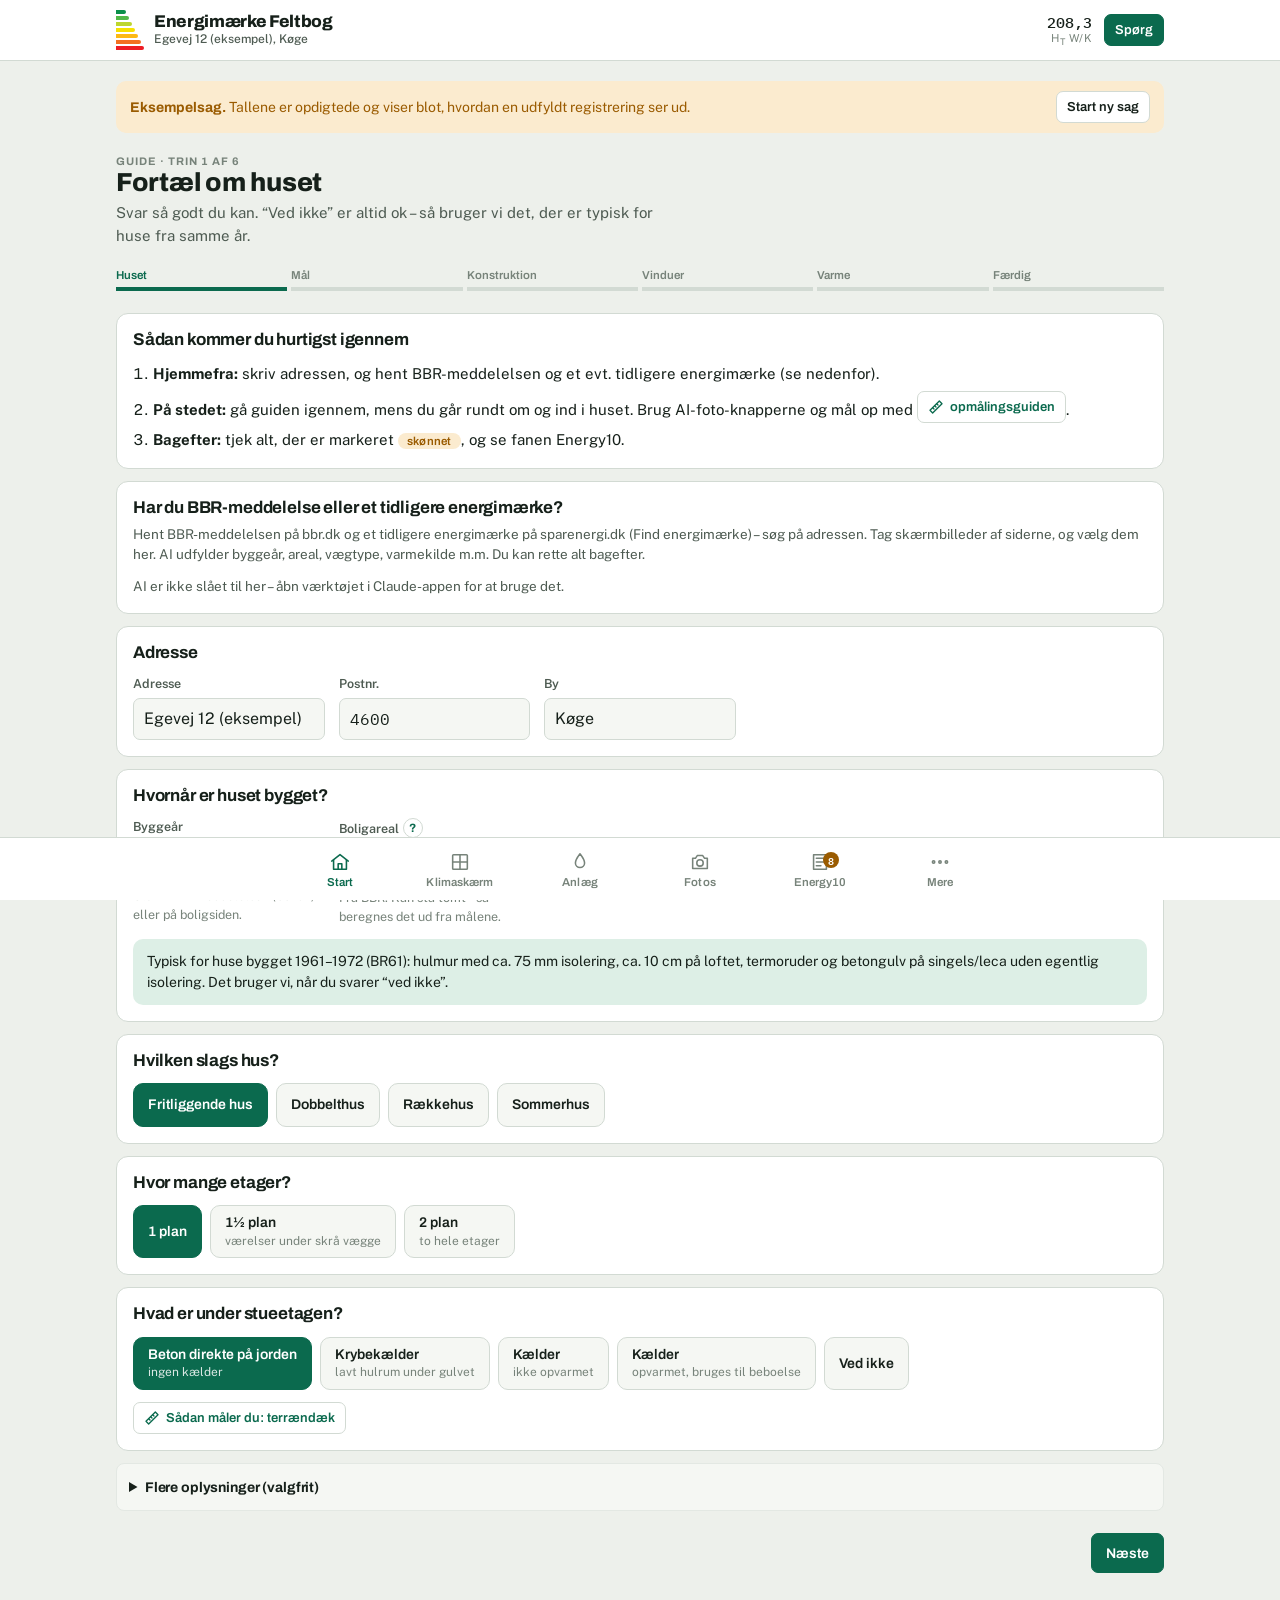
==== commit ab7396b5: "Add measuring guide with diagrams and BBR/energy-label import - Measuring guide per building part (w" ====
--- a/energimaerke/index.html
+++ b/energimaerke/index.html
@@ -204,7 +204,35 @@
   details.item[open] .item-body{animation:fade .16s ease-out}
   @keyframes fade{from{opacity:.4;transform:translateY(-3px)}to{opacity:1;transform:none}}
 }
+/* Opmåling */
+.maal-btn{color:var(--accent)}
+.sheet-in > *{flex-shrink:0}
+.maal-chips{flex-wrap:nowrap;overflow-x:auto;padding-bottom:4px}
+.maal-chips .chip{white-space:nowrap;min-height:36px;padding:6px 12px}
+.maal-t{font-size:19px}
+.fig{margin:0;display:flex;flex-direction:column;gap:6px;background:var(--surface-2);border-radius:10px;padding:12px}
+.fig svg{width:100%;max-width:520px;height:auto;align-self:center;color:var(--ink)}
+.fig figcaption{font-size:13px;color:var(--ink-2)}
+.d-l{stroke:currentColor;fill:none;stroke-width:1.5}
+.d-w{fill:var(--surface);stroke:currentColor;stroke-width:1.2}
+.d-ins{fill:var(--warn-soft);stroke:var(--warn);stroke-width:1}
+.d-a{stroke:var(--accent);stroke-width:2.5;fill:none}
+.d-af{fill:var(--accent)}
+.d-hl{fill:var(--accent-soft);stroke:var(--accent);stroke-width:2}
+.d-g{stroke:currentColor;stroke-dasharray:3 3;stroke-width:1;opacity:.6}
+.d-glass{fill:var(--accent-soft);stroke:currentColor;stroke-width:.8}
+text.d-t{fill:currentColor;font:11px var(--f-body);opacity:.8}
+text.d-ta{fill:var(--accent);font:600 11.5px var(--f-display)}
+text.d-h{fill:currentColor;font:700 12px var(--f-display)}
+.maal-trin{margin:0;padding-left:22px;display:flex;flex-direction:column;gap:8px;font-size:14.5px}
+.maal-fejl{margin:0;padding-left:20px;font-size:13.5px;color:var(--ink-2);display:flex;flex-direction:column;gap:4px}
 /* Guide */
+.wrows{display:flex;flex-direction:column;gap:10px}
+.wrow{display:flex;flex-direction:column;gap:6px;padding:10px;border:1px solid var(--line-2);border-radius:8px;background:var(--surface-2)}
+.wrow-h{display:flex;gap:6px;align-items:center}
+.wrow-h select{flex:1}
+.wrow-m{display:grid;grid-template-columns:1fr 1fr .8fr;gap:6px}
+.wrow-m .unit input{padding-right:36px}
 .steps{display:grid;grid-template-columns:repeat(6,1fr);gap:4px}
 .steps button{border:0;background:none;padding:0 0 6px;font:600 11.5px var(--f-display);color:var(--ink-3);border-bottom:4px solid var(--line);cursor:pointer;text-align:left;overflow:hidden;text-overflow:ellipsis;white-space:nowrap}
 .steps button.done{color:var(--ink-2);border-color:var(--accent-soft)}
@@ -336,6 +364,7 @@
 
 const DIRNAVN={N:'Nord',NØ:'Nordøst',Ø:'Øst',SØ:'Sydøst',S:'Syd',SV:'Sydvest',V:'Vest',NV:'Nordvest'};
 const VSTR={lille:{navn:'Lille vindue',maal:'ca. 60 × 60 cm',b:.6,h:.6},normal:{navn:'Normalt vindue',maal:'ca. 100 × 120 cm',b:1.0,h:1.2},stort:{navn:'Stort vindue',maal:'ca. 180 × 130 cm',b:1.8,h:1.3},terrasse:{navn:'Terrassedør',maal:'ca. 90 × 210 cm, med glas',b:.9,h:2.1},doer:{navn:'Hoveddør',maal:'ca. 100 × 210 cm',b:1.0,h:2.1}};
+const VTYPE={vindue:'Vindue',terrasse:'Terrassedør / glasdør',doer:'Dør'};
 // Typisk byggeskik pr. periode (vejledende – kontrollér altid)
 const ERAS=[
   {til:1930,navn:'før 1931',tekst:'massive murstensvægge uden isolering, lidt eller ingen isolering på loftet, 1-lags vinduer (ofte med forsatsruder) og trægulv over krybekælder eller uisoleret beton.',vaeg:{tegl:'mas36',letbeton:'letbeton30',trae:'trae100',bindings:'bindings',beton:'sandwich'},loft:'uiso',gulv:'uiso',rude:'1lag_forsats',fund:'fund_uiso',fals:'fals_uiso'},
@@ -402,7 +431,7 @@
   Object.assign(c.varme,{kilde:'gas_kond',fabrikat:'Vaillant',model:'ecoTEC plus VC 26',aar:'2011',effekt:'20',eta100:'96',eta30:'104',tomgang:'0,5',placering:'opvarmet',styring:'Vejrkompensering'});
   Object.assign(c.fordeling,{pumpe:'Automatisk trinløs',pumpeW:'25',roerL:'0',roerIso:''});
   Object.assign(c.vand,{kilde:'samme',fabrikat:'Metro Therm',aar:'2011',volumen:'110',isolering:'50',varmetab:'1,6'});
-  c.guide={step:0,etager:'1',under:'terraen',L:'14,2',W:'10,0',front:'N',vaeg:'tegl',loftCm:'10',glaslag:'2',vinSkiftet:'nej',vin:{forside:{normal:1,doer:1},bagside:{normal:2,terrasse:1},gavl1:{normal:2},gavl2:{lille:1}},varmeKilde:'gas',varmeAar:'2011',braende:'nej',vandKilde:'samme',vvb:'110',roer:'nej',vent:'naturlig',sol:'nej',generated:true};
+  c.guide={step:0,etager:'1',under:'terraen',L:'14,2',W:'10,0',front:'N',vaeg:'tegl',loftCm:'10',glaslag:'2',vinSkiftet:'nej',vin:{forside:[{id:'e1',type:'vindue',b:'100',h:'110',antal:'1',note:'Køkken'},{id:'e2',type:'doer',b:'100',h:'210',antal:'1',note:'Hoveddør'}],bagside:[{id:'e3',type:'vindue',b:'120',h:'120',antal:'2',note:'Stue'},{id:'e4',type:'terrasse',b:'90',h:'210',antal:'1',note:''}],gavl1:[{id:'e5',type:'vindue',b:'100',h:'120',antal:'2',note:'Værelser'}],gavl2:[{id:'e6',type:'vindue',b:'60',h:'60',antal:'1',note:'Bad'}]},varmeKilde:'gas',varmeAar:'2011',braende:'nej',vandKilde:'samme',vvb:'110',roer:'nej',vent:'naturlig',sol:'nej',generated:true};
   return c;
 }
 function load(){
@@ -474,7 +503,7 @@
 }
 
 function skoenListe(c){
-  const l=[...c.flader.filter(f=>f.skoen).map(f=>[`${f.navn}: konstruktion og areal`,'skaerm']),...c.vinduer.filter(v=>v.skoen).map(v=>[`${v.navn}: størrelse og rudetype`,'skaerm'])];
+  const l=[...c.flader.filter(f=>f.skoen).map(f=>[`${f.navn}: konstruktion og areal`,'skaerm']),...c.vinduer.filter(v=>v.skoen).map(v=>[`${v.navn}: rudetype skønnet ud fra byggeår`,'skaerm'])];
   if(c.varme.skoen)l.push(['Varmeanlæg: virkningsgrad/SCOP er standardværdier – aflæs typeskiltet','anlaeg']);
   if(c.vand.skoen)l.push(['Varmtvandsbeholder: varmetab er en standardværdi','anlaeg']);
   return l;
@@ -556,8 +585,9 @@
       case 'va_tot':t=fmt(r.aVindue,1);break; case 'vandel':t=fmt(r.vinduesAndel*100,0)+' %';break;
       case 'fals':t=fmt(falsLength(c),1);break;
       case 'era':{const y=num(c.bygning.opfoert);t=y>1700?`Typisk for huse bygget ${eraFor(y).navn}: ${eraFor(y).tekst} Det bruger vi, når du svarer “ved ikke”.`:'';break;}
-      case 'gdims':{const g=G(c),L=num(g.L),W=num(g.W);t=L>0&&W>0?`Omkreds ${fmt(2*(L+W),1)} m · Grundareal ${fmt(L*W,1)} m²`:'Skriv længde og bredde';break;}
-      case 'gfac':{const F=facades(G(c));t=G(c).front?`Forside ${F[0][2]} · Bagside ${F[1][2]} · Gavle ${F[2][2]} og ${F[3][2]}`:'Vælg retning';break;}
+      case 'gdims':{const g=G(c),L=num(g.L),W=num(g.W),tk=(num(g.t)>0?num(g.t):30)/100;t=L>0&&W>0?`Omkreds udvendigt ${fmt(2*(L+W),1)} m (vægge, fundament) · Indvendigt ${fmt(L-2*tk,2)} × ${fmt(W-2*tk,2)} m = ${fmt((L-2*tk)*(W-2*tk),1)} m² (gulv, loft)`:'Skriv længde og bredde';break;}
+      case 'gfac':{const F=facades(G(c));t=G(c).front?`Lange facader mod ${F[0][1].toLowerCase()} og ${F[1][1].toLowerCase()} · Gavle mod ${F[2][1].toLowerCase()} og ${F[3][1].toLowerCase()}`:'Vælg retning';break;}
+      case 'gvtot':{const r=vRows(G(c),id);const a=r.reduce((s,x)=>s+(vRowArea(x)||0),0),m=r.filter(x=>!(num(x.b)>0&&num(x.h)>0)).length;t=r.length?`I alt ${fmt(a,2)} m²${m?` · ${m} mangler mål`:''}`:'Ingen vinduer eller døre registreret på denne facade';break;}
       case 'fname':t=f.navn||FLADE_TYPER[f.type].navn;break; case 'lname':t=l.navn||'Linjetab';break;
     }
     el.textContent=t;
@@ -570,17 +600,24 @@
 const GINTRO=['Svar så godt du kan. “Ved ikke” er altid ok – så bruger vi det, der er typisk for huse fra samme år.','Husets ydre mål bruges til at beregne vægge, loft, gulv og fundament.','Byggeåret giver et godt udgangspunkt. Svar på det, du kan se – resten skønnes og markeres, så du kan kontrollere det.','Tæl vinduer og døre på hver side af huset. Størrelsen skal kun være omtrentlig.','Varmekilden betyder meget for energimærket. Et foto af typeskiltet giver de præcise tal.','Her er, hvad der bliver oprettet. Alt kan rettes bagefter under Klimaskærm og Anlæg.'];
 function G(c){
   if(!c.guide)c.guide={};
+  const vin=c.guide.vin||{};
+  for(const k of Object.keys(vin))if(!Array.isArray(vin[k])){ // ældre version: antal pr. standardstørrelse
+    vin[k]=Object.entries(vin[k]).filter(([,n])=>+n>0).map(([sk,n])=>({id:uid(),type:sk==='doer'?'doer':sk==='terrasse'?'terrasse':'vindue',b:'',h:'',antal:String(n),note:`Tidligere registreret som ${VSTR[sk]?VSTR[sk].navn.toLowerCase():sk} – mål op`}));
+  }
   return Object.assign(c.guide,Object.assign({step:0,etager:'1',under:'',L:'',W:'',front:'',vaeg:'',hulmur:'',loftCm:'',glaslag:'',vinSkiftet:'',vinAar:'',vin:{},varmeKilde:'',varmeAar:'',braende:'',vandKilde:'samme',vvb:'',roer:'',roerL:'',vent:'',sol:'',solPaneler:'',solOrient:'S',generated:false},c.guide));
 }
 function chips(path,val,opts){return `<div class="chips" role="group">${opts.map(([k,t,s])=>`<button type="button" class="chip" data-act="pick" data-path="${path}" data-v="${esc(k)}" aria-pressed="${String(val)===String(k)}">${esc(t)}${s?`<small>${esc(s)}</small>`:''}</button>`).join('')}</div>`;}
 function qc(title,body,hint){return `<div class="qcard"><h3>${title}</h3>${hint?`<p class="hint">${hint}</p>`:''}${body}</div>`;}
 function aiRow(kind,label){
   const note=guideAI.msg[kind];
-  const btn=aiImages()?`<label class="btn sm filebtn${guideAI.busy===kind?' busy':''}">${I.spark} ${guideAI.busy===kind?'AI kigger på billedet…':esc(label)}<input type="file" accept="image/*" capture="environment" data-ai-guide="${kind}"${guideAI.busy?' disabled':''}></label>`:'';
+  const btn=aiImages()?`<label class="btn sm filebtn${guideAI.busy===kind?' busy':''}">${I.spark} ${guideAI.busy===kind?'AI kigger på billedet…':esc(label)}<input type="file" accept="image/*" ${kind==='dok'?'multiple':'capture="environment"'} data-ai-guide="${kind}"${guideAI.busy?' disabled':''}></label>`:'';
   if(!btn&&!note)return '';
   return `<div class="ai-row">${btn}${note?`<p class="ai-note${note.err?' err':''}">${esc(note.t)}</p>`:''}</div>`;
 }
-function facades(g){const D=['N','NØ','Ø','SØ','S','SV','V','NV'],i=Math.max(0,D.indexOf(g.front||'S'));return [['forside','Forside',D[i],true],['bagside','Bagside',D[(i+4)%8],true],['gavl1','Gavl',D[(i+2)%8],false],['gavl2','Gavl',D[(i+6)%8],false]];}
+// Facaderne navngives efter verdenshjørne. g.front = retningen den ene lange facade vender.
+function facades(g){const D=['N','NØ','Ø','SØ','S','SV','V','NV'],i=Math.max(0,D.indexOf(g.front||'S'));return [['forside',D[i],true],['bagside',D[(i+4)%8],true],['gavl1',D[(i+2)%8],false],['gavl2',D[(i+6)%8],false]].map(([k,o,long])=>[k,DIRNAVN[o],o,long]);}
+const vRows=(g,k)=>Array.isArray(g.vin[k])?g.vin[k]:(g.vin[k]=[]);
+const vRowArea=r=>num(r.b)/100*num(r.h)/100*(num(r.antal)||1);
 const eraFor=y=>ERAS.find(e=>y<=e.til)||ERAS[ERAS.length-1];
 const libRow=(t,k)=>(LIB[t]||[]).find(x=>x[0]===k)||[k,'',NaN];
 const r1=n=>dk(Math.round(n*10)/10);
@@ -601,10 +638,11 @@
   const vk=g.vaeg&&g.vaeg!=='vedikke'?g.vaeg:'tegl';let wp=E.vaeg[vk];
   if(wp==='hul_uiso'&&g.hulmur==='ja')wp='hul_efter';
   const wSk=!g.vaeg||g.vaeg==='vedikke'||(wp==='hul_uiso'&&g.hulmur!=='nej');
-  const hh=g.etager==='2'?5.4:2.7;
+  const tk=(num(g.t)>0?num(g.t):30)/100,Li=L-2*tk,Wi=W-2*tk,hv=num(g.hv)>0?num(g.hv):0;
+  const hh=hv||(g.etager==='2'?5.4:2.7);
   for(const[k,n,o,long]of facades(g)){
-    const f=mk(`Ydervæg ${n.toLowerCase()} ${o}`,'ydervaeg',wp,{fk:k,orient:o,mode:'lxh',l:dk(long?L:W),h:dk(hh)},wSk||g.etager==='1.5');
-    if(g.etager==='1.5'){if(long)f.h='3,0';else{f.mode='areal';f.areal=r1(W*4.4);}}
+    const f=mk(`Ydervæg ${n.toLowerCase()}`,'ydervaeg',wp,{fk:k,orient:o,mode:'lxh',l:dk(long?L:W),h:dk(hh)},wSk||g.etager==='1.5'||!hv);
+    if(g.etager==='1.5'){if(long)f.h=dk(hv||3.0);else{f.mode='areal';f.areal=r1(W*((hv||3.0)+1.4));}}
     P.flader.push(f);
   }
   // Loft / tag
@@ -612,17 +650,18 @@
   const lp=cmMap[g.loftCm]||E.loft,lSk=!cmMap[g.loftCm];
   if(g.etager==='1.5'){
     const sk={uiso:'uiso',i50:'i50',i100:'i100',i150:'i150',i200:'i200',i250:'i200',i300:'i300',i400:'i300'}[lp];
-    P.flader.push(mk('Loft (hanebånd)','loft',lp,{areal:r1(L*W*.35)},true));
-    P.flader.push(mk('Skråvægge','skraavaeg',sk,{areal:r1(L*2*2)},true));
-    P.flader.push(mk('Skunkvægge','skunk',sk==='i300'?'i200':sk,{areal:r1(L*2)},true));
-  }else P.flader.push(mk(g.etager==='2'?'Loft over 1. sal':'Loft mod tagrum','loft',lp,{areal:r1(L*W)},lSk));
+    P.flader.push(mk('Loft (hanebånd)','loft',lp,{areal:r1(Li*Wi*.35)},true));
+    P.flader.push(mk('Skråvægge','skraavaeg',sk,{areal:r1(Li*2*2)},true));
+    P.flader.push(mk('Skunkvægge','skunk',sk==='i300'?'i200':sk,{areal:r1(Li*2)},true));
+    P.flader.push(mk('Gulv i skunkrum','loft',lp,{areal:r1(Li*2*.9)},true));
+  }else P.flader.push(mk(g.etager==='2'?'Loft over 1. sal':'Loft mod tagrum','loft',lp,{areal:r1(Li*Wi)},lSk));
   // Gulv
   const u=g.under&&g.under!=='vedikke'?g.under:(Y<1931?'kryb':'terraen'),uSk=!g.under||g.under==='vedikke';
   const dk_=Y<1961?'bj_uiso':Y<1979?'bet_uiso':'i100';
-  if(u==='terraen')P.flader.push(mk('Terrændæk','terraen',E.gulv,{areal:r1(L*W)},uSk||true));
-  if(u==='kryb')P.flader.push(mk('Gulv mod krybekælder','etage_kaelder',dk_,{areal:r1(L*W)},true));
-  if(u==='kaelder_kold')P.flader.push(mk('Etageadskillelse mod kælder','etage_kaelder',dk_,{areal:r1(L*W)},true));
-  if(u==='kaelder_varm'){const kp=Y<1979?'uiso':'i50';P.flader.push(mk('Kældervægge mod jord','kaelderv',kp,{areal:r1(2*(L+W)*2)},true));P.flader.push(mk('Kældergulv','kaelderg',kp,{areal:r1(L*W)},true));}
+  if(u==='terraen')P.flader.push(mk('Terrændæk','terraen',E.gulv,{areal:r1(Li*Wi)},true));
+  if(u==='kryb')P.flader.push(mk('Gulv mod krybekælder','etage_kaelder',dk_,{areal:r1(Li*Wi)},true));
+  if(u==='kaelder_kold')P.flader.push(mk('Etageadskillelse mod kælder','etage_kaelder',dk_,{areal:r1(Li*Wi)},true));
+  if(u==='kaelder_varm'){const kp=Y<1979?'uiso':'i50';P.flader.push(mk('Kældervægge mod jord','kaelderv',kp,{areal:r1(2*(L+W)*2)},true));P.flader.push(mk('Kældergulv','kaelderg',kp,{areal:r1(Li*Wi)},true));}
   P.under=u;
   // Linjetab
   const fu=LINJETAB.find(x=>x[0]===E.fund),fa=LINJETAB.find(x=>x[0]===E.fals);
@@ -630,11 +669,14 @@
   P.linjer.push({id:uid(),navn:'Vinduesfalse',type:fa[0],l:'',psi:dk(fa[2]),b:'1',auto:true,noter:''});
   // Vinduer
   const rude=rudeFor(g,Y,E),dyr=(g.vinSkiftet==='ja'&&num(g.vinAar)>=1995)||Y>=1990?'doer_ny':'doer_gl';
+  const rudeSk=(!g.glaslag||g.glaslag==='vedikke')&&!(g.vinSkiftet==='ja'&&num(g.vinAar));
   for(const[k,n,o]of facades(g)){
-    const cnt=g.vin[k]||{},fl=P.flader.find(f=>f.fk===k);
-    for(const[s,V]of Object.entries(VSTR)){const a=+cnt[s]||0;if(!a)continue;
-      const rk=s==='doer'?dyr:rude,R=RUDER[rk];
-      P.vinduer.push({id:uid(),navn:`${V.navn} – ${n.toLowerCase()} ${o}`,flade:fl?fl.id:'',orient:o,haeld:'90',antal:String(a),b:dk(V.b),h:dk(V.h),rude:rk,Uw:dk(R.Uw),g:dk(R.g),Ff:dk(s==='terrasse'?.6:R.Ff),horisont:'10',udhaeng:'0',venstre:'0',hoejre:'0',ramme:'Træ',aar:g.vinSkiftet==='ja'?g.vinAar:'',noter:'Størrelse skønnet – mål gerne op.',skoen:true});}
+    const fl=P.flader.find(f=>f.fk===k),tal={};
+    for(const r of vRows(g,k)){
+      const rk=r.type==='doer'?dyr:rude,R=RUDER[rk];tal[r.type]=(tal[r.type]||0)+1;
+      const mm=num(r.b)>0&&num(r.h)>0;
+      P.vinduer.push({id:uid(),navn:`${VTYPE[r.type]||'Vindue'} ${tal[r.type]} – ${n.toLowerCase()}`,flade:fl?fl.id:'',orient:o,haeld:'90',antal:String(num(r.antal)||1),b:mm?dk(num(r.b)/100):'',h:mm?dk(num(r.h)/100):'',rude:rk,Uw:dk(R.Uw),g:dk(R.g),Ff:dk(r.type==='terrasse'?.6:R.Ff),horisont:'10',udhaeng:'0',venstre:'0',hoejre:'0',ramme:'Træ',aar:g.vinSkiftet==='ja'?g.vinAar:'',noter:[r.note,mm?'':'Mål mangler.'].filter(Boolean).join(' '),skoen:rudeSk&&r.type!=='doer'});
+    }
   }
   P.rude=rude;
   return P;
@@ -678,7 +720,7 @@
   if(!full)return `<ul class="plan">${fl}</ul>`;
   const nV=P.vinduer.reduce((s,v)=>s+(+v.antal||0),0),aV=P.vinduer.reduce((s,v)=>s+vArea(v),0),g=G(c);
   return `<h4>Klimaskærm</h4><ul class="plan">${fl}</ul>
-    <h4>Vinduer og døre</h4><ul class="plan"><li>${nV} stk. i alt, ca. ${fmt(aV,1)} m² · ${esc(RUDER[P.rude].navn)} · <span class="mono">Uw ${fmt(RUDER[P.rude].Uw,1)}</span>${nV?'':' <span class="pill warn">ingen talt endnu</span>'}</li></ul>
+    <h4>Vinduer og døre</h4><ul class="plan"><li>${nV} stk. i alt, ${fmt(aV,2)} m² opmålt · ${esc(RUDER[P.rude].navn)} · <span class="mono">Uw ${fmt(RUDER[P.rude].Uw,1)}</span>${nV?'':' <span class="pill warn">ingen registreret endnu</span>'}${(()=>{const m=P.vinduer.filter(v=>!(vArea(v)>0)).length;return m?` <span class="pill warn">${m} mangler mål</span>`:'';})()}</li></ul>
     <h4>Linjetab</h4><ul class="plan">${P.linjer.map(l=>`<li><b>${esc(l.navn)}</b> · ${l.auto?'længde fra vinduer':fmt(num(l.l),1)+' m'} · <span class="mono">ψ ${esc(l.psi)}</span></li>`).join('')}</ul>
     <h4>Installationer</h4><ul class="plan"><li>Varme: ${esc(g.varmeKilde?({fjernvarme:'Fjernvarme',gas:'Gasfyr',olie:'Oliefyr',vp_lv:'Varmepumpe luft/vand',vp_jord:'Jordvarme',pille:'Træpillefyr',el:'Elradiatorer'})[g.varmeKilde]:'ikke valgt')}${g.varmeAar?` (${esc(g.varmeAar)})`:''}</li><li>Ventilation: ${esc(VENT[g.vent||'naturlig'])}</li><li>Solceller: ${g.sol==='ja'?esc(g.solPaneler||'?')+' paneler':'nej'}</li></ul>`;
 }
@@ -686,29 +728,38 @@
   const g=G(c),B=c.bygning,s=Math.min(5,Math.max(0,g.step||0)),y=num(B.opfoert);
   let body='';
   if(s===0)body=
+    qc('Sådan kommer du hurtigst igennem',`<ol class="next"><li><b>Hjemmefra:</b> skriv adressen, og hent BBR-meddelelsen og et evt. tidligere energimærke (se nedenfor).</li><li><b>På stedet:</b> gå guiden igennem, mens du går rundt om og ind i huset. Brug AI-foto-knapperne og mål op med ${maalBtn('oversigt','opmålingsguiden')}.</li><li><b>Bagefter:</b> tjek alt, der er markeret <span class="pill warn">skønnet</span>, og se fanen Energy10.</li></ol>`)+
+    qc('Har du BBR-meddelelse eller et tidligere energimærke?',aiRow('dok','Vælg skærmbilleder / tag foto – AI udfylder')+(aiImages()?'':'<p class="hint" style="margin:0">AI er ikke slået til her – åbn værktøjet i Claude-appen for at bruge det.</p>'),'Hent BBR-meddelelsen på bbr.dk og et tidligere energimærke på sparenergi.dk (Find energimærke) – søg på adressen. Tag skærmbilleder af siderne, og vælg dem her. AI udfylder byggeår, areal, vægtype, varmekilde m.m. Du kan rette alt bagefter.')+
     qc('Adresse',`<div class="grid">${field('Adresse','bygning.adresse',B.adresse,{ph:'Vej og nr.'})}${field('Postnr.','bygning.postnr',B.postnr,{num:true})}${field('By','bygning.by',B.by)}</div>`)+
     qc('Hvornår er huset bygget?',`<div class="grid">${field('Byggeår','bygning.opfoert',B.opfoert,{num:true,ph:'fx 1968',hint:'Står i BBR-meddelelsen (bbr.dk) eller på boligsiden.'})}${field('Boligareal','bygning.areal',B.areal,{unit:'m²',help:'areal',hint:'Fra BBR. Kan stå tomt – så beregnes det ud fra målene.'})}</div><div class="era" data-calc="era"></div>`)+
     qc('Hvilken slags hus?',chips('bygning.anvendelse',B.anvendelse,[['120','Fritliggende hus'],['132','Dobbelthus'],['131','Rækkehus'],['510','Sommerhus']]))+
     qc('Hvor mange etager?',chips('guide.etager',g.etager,[['1','1 plan'],['1.5','1½ plan','værelser under skrå vægge'],['2','2 plan','to hele etager']]))+
-    qc('Hvad er under stueetagen?',chips('guide.under',g.under,[['terraen','Beton direkte på jorden','ingen kælder'],['kryb','Krybekælder','lavt hulrum under gulvet'],['kaelder_kold','Kælder','ikke opvarmet'],['kaelder_varm','Kælder','opvarmet, bruges til beboelse'],['vedikke','Ved ikke']]))+
+    qc('Hvad er under stueetagen?',chips('guide.under',g.under,[['terraen','Beton direkte på jorden','ingen kælder'],['kryb','Krybekælder','lavt hulrum under gulvet'],['kaelder_kold','Kælder','ikke opvarmet'],['kaelder_varm','Kælder','opvarmet, bruges til beboelse'],['vedikke','Ved ikke']])+`<div>${maalBtn(g.under&&MAAL[g.under]?g.under:'terraen',`Sådan måler du: ${g.under&&MAAL[g.under]?MAAL[g.under].navn.toLowerCase():'gulv'}`)}</div>`)+
     `<details class="sub"><summary><h4 style="display:inline">Flere oplysninger (valgfrit)</h4></summary><div class="grid" style="margin-top:10px">
       ${field('Ejendomsnummer','bygning.ejendomsnr',B.ejendomsnr)}${field('Matrikel','bygning.matrikel',B.matrikel)}${field('Ejer / kontakt','bygning.ejer',B.ejer)}${field('Besigtigelsesdato','bygning.besigtigelse',B.besigtigelse,{type:'date'})}
       ${field('Væsentlig ombygning','bygning.ombygget',B.ombygget,{num:true,ph:'år'})}${field('Gns. rumhøjde','bygning.rumhoejde',B.rumhoejde,{unit:'m'})}
       ${field('Varmekapacitet','bygning.varmekapacitet',B.varmekapacitet,{options:{'80':'Let (80 Wh/K m²)','120':'Middel (120 Wh/K m²)','160':'Tung (160 Wh/K m²)'},blank:false,help:'varmekapacitet'})}
       ${field('Noter','bygning.noter',B.noter,{area:true,full:true,ph:'Tilbygninger, adgang, særlige forhold …'})}</div></details>`;
   if(s===1)body=
-    qc('Husets udvendige mål',`<div class="grid">${field('Længde (den lange side)','guide.L',g.L,{unit:'m'})}${field('Bredde (gavlen)','guide.W',g.W,{unit:'m'})}</div><div class="calcline" data-calc="gdims"></div>`,'Mål udvendigt langs soklen – en laserafstandsmåler gør det hurtigt. Er huset L-formet eller har en tilbygning, så indtast hovedhuset her og tilføj resten under Klimaskærm bagefter.')+
-    qc('Hvilken retning vender forsiden?',chips('guide.front',g.front,ORIENT.slice(0,8).map(o=>[o[0],DIRNAVN[o[0]]]))+`<div class="calcline" data-calc="gfac"></div>`,'Stil dig med ryggen mod hoveddøren og åbn kompasset på telefonen. Den retning, du kigger, er forsidens retning.');
+    qc('Husets mål',`<div>${maalBtn('oversigt','Se hvordan du måler – med tegning')}</div><div class="grid">${field('Længde udvendigt (lang side)','guide.L',g.L,{unit:'m'})}${field('Bredde udvendigt (gavl)','guide.W',g.W,{unit:'m'})}${field('Vægtykkelse','guide.t',g.t,{unit:'cm',ph:'fx 30',hint:'Mål i en dør- eller vinduesåbning. Tomt = 30 cm.'})}${field('Væghøjde','guide.hv',g.hv,{unit:'m',ph:'fx 2,8',hint:'Fra gulv til oversiden af loftisoleringen. Tomt = skønnes.'})}</div><div class="calcline" data-calc="gdims"></div>`,'Mål udvendigt langs soklen – en laserafstandsmåler gør det hurtigt. Er huset L-formet eller har en tilbygning, så indtast hovedhuset her og tilføj resten under Klimaskærm bagefter.')+
+    qc('Hvilken retning vender den ene lange facade?',chips('guide.front',g.front,ORIENT.slice(0,8).map(o=>[o[0],DIRNAVN[o[0]]]))+`<div class="calcline" data-calc="gfac"></div>`,'Stil dig med ryggen helt op ad en af de lange facader og åbn kompasset på telefonen. Den retning, du kigger, er den vej facaden vender. Resten regnes ud automatisk.');
   if(s===2){
-    body=qc('Hvad er ydervæggene lavet af?',chips('guide.vaeg',g.vaeg,[['tegl','Mursten','røde eller gule sten'],['letbeton','Gasbeton / letbeton','grå blokke, ofte pudset'],['trae','Træ','træbeklædning udvendigt'],['bindings','Bindingsværk'],['beton','Betonelementer'],['vedikke','Ved ikke']])+aiRow('facade','Tag foto af facaden – AI vurderer'));
+    body=qc('Hvad er ydervæggene lavet af?',chips('guide.vaeg',g.vaeg,[['tegl','Mursten','røde eller gule sten'],['letbeton','Gasbeton / letbeton','grå blokke, ofte pudset'],['trae','Træ','træbeklædning udvendigt'],['bindings','Bindingsværk'],['beton','Betonelementer'],['vedikke','Ved ikke']])+aiRow('facade','Tag foto af facaden – AI vurderer')+`<div>${maalBtn('ydervaeg','Sådan måler du ydervægge')}</div>`);
     if((!y||y<1961)&&(g.vaeg==='tegl'||g.vaeg==='vedikke'||!g.vaeg))body+=qc('Er der blæst isolering ind i hulmuren?',chips('guide.hulmur',g.hulmur,[['ja','Ja'],['nej','Nej'],['vedikke','Ved ikke']]),'Kig efter små runde, tilstoppede huller i fugerne med ca. 1 meters mellemrum. Så er der blæst isolering ind.');
-    body+=qc('Hvor tyk er isoleringen på loftet?',chips('guide.loftCm',g.loftCm,[['vedikke','Ved ikke'],['0','Ingen'],['5','ca. 5 cm'],['10','ca. 10 cm'],['15','ca. 15 cm'],['20','ca. 20 cm'],['25','ca. 25 cm'],['30','ca. 30 cm'],['40','40 cm +']])+aiRow('loft','Tag foto på loftet – AI vurderer'),'Stik en tommestok ned i isoleringen på loftet – eller tag et billede med tommestokken i.');
+    body+=qc('Hvor tyk er isoleringen på loftet?',chips('guide.loftCm',g.loftCm,[['vedikke','Ved ikke'],['0','Ingen'],['5','ca. 5 cm'],['10','ca. 10 cm'],['15','ca. 15 cm'],['20','ca. 20 cm'],['25','ca. 25 cm'],['30','ca. 30 cm'],['40','40 cm +']])+aiRow('loft','Tag foto på loftet – AI vurderer')+`<div>${maalBtn(g.etager==='1.5'?'tagetage':'loft',g.etager==='1.5'?'Sådan måler du tagetagen':'Sådan måler du loftet')}</div>`,'Stik en tommestok ned i isoleringen på loftet – eller tag et billede med tommestokken i.');
     body+=`<div class="era"><b>Det bliver brugt:</b>${planHTML(c,false)}</div>`;
   }
   if(s===3){
     body=qc('Hvor mange lag glas er der i ruderne?',chips('guide.glaslag',g.glaslag,[['1','1 lag'],['1f','1 lag + forsats','ekstra rude indvendigt'],['2','2 lag'],['3','3 lag'],['vedikke','Ved ikke']]),'Hold en tændt lighter eller telefonens lommelygte op mod ruden. Hvert lag glas giver ét spejlbillede af lyset – tæl dem.')+
       qc('Er vinduerne skiftet, siden huset blev bygget?',chips('guide.vinSkiftet',g.vinSkiftet,[['nej','Nej, de er originale'],['ja','Ja'],['vedikke','Ved ikke']])+(g.vinSkiftet==='ja'?`<div class="grid">${field('Ca. hvilket år?','guide.vinAar',g.vinAar,{num:true,hint:'Årstallet står ofte i metallisten mellem glassene.'})}</div>`:''));
-    body+=facades(g).map(([k,n,o])=>{const cnt=g.vin[k]||{};return qc(`${n} <span class="pill acc">${esc(o)}</span>`,`<div class="counters">${Object.entries(VSTR).map(([sk,V])=>`<div class="counter"><span><b>${V.navn}</b><small>${V.maal}</small></span><button type="button" class="btn" data-act="vin" data-f="${k}" data-s="${sk}" data-d="-1" aria-label="Færre">−</button><b class="mono">${+cnt[sk]||0}</b><button type="button" class="btn" data-act="vin" data-f="${k}" data-s="${sk}" data-d="1" aria-label="Flere">+</button></div>`).join('')}</div>${aiRow('vin:'+k,'Tag foto af siden – AI tæller')}`);}).join('');
+    const ORD=['N','NØ','Ø','SØ','S','SV','V','NV'];
+    body+=qc('Sådan måler du',`<p class="hint" style="margin:0">Mål bredde og højde i cm på <b>karmens yderside</b> – hele vinduet inkl. karm, ikke kun glasset. Er flere vinduer helt ens, så skriv dem én gang og sæt antal.</p><div>${maalBtn('vindue','Se tegning og tips')}</div>`);
+    body+=facades(g).slice().sort((x,y)=>ORD.indexOf(x[2])-ORD.indexOf(y[2])).map(([k,n,o])=>{const rows=vRows(g,k);return qc(`Facade mod ${n.toLowerCase()} <span class="pill acc">${esc(o)}</span>`,`<div class="wrows">${rows.map((r,i)=>`<div class="wrow">
+        <div class="wrow-h"><select data-gv="${k}:${r.id}:type" aria-label="Type">${Object.entries(VTYPE).map(([tk,tn])=>`<option value="${tk}"${r.type===tk?' selected':''}>${tn}</option>`).join('')}</select><button type="button" class="btn sm ghost" data-act="gv-del" data-f="${k}" data-id="${r.id}" aria-label="Fjern">✕</button></div>
+        <div class="wrow-m">${['b','h','antal'].map(fk=>`<label class="f"><span>${{b:'Bredde',h:'Højde',antal:'Antal ens'}[fk]}</span><div class="unit"><input type="text" inputmode="decimal" class="num-in" data-gv="${k}:${r.id}:${fk}" value="${esc(r[fk])}" placeholder="${fk==='antal'?'1':'fx 120'}"><i>${fk==='antal'?'stk':'cm'}</i></div></label>`).join('')}</div>
+        ${r.note?`<p class="hint" style="margin:0">${esc(r.note)}</p>`:''}</div>`).join('')}</div>
+      <div class="row"><button type="button" class="btn sm" data-act="gv-add" data-f="${k}" data-t="vindue">${I.plus} Vindue</button><button type="button" class="btn sm" data-act="gv-add" data-f="${k}" data-t="doer">${I.plus} Dør</button><button type="button" class="btn sm" data-act="gv-add" data-f="${k}" data-t="terrasse">${I.plus} Terrassedør</button></div>
+      <div class="calcline" data-calc="gvtot:${k}"></div>${aiRow('vin:'+k,'Tag foto af facaden – AI laver listen')}`);}).join('');
   }
   if(s===4)body=
     qc('Hvordan bliver huset varmet op?',chips('guide.varmeKilde',g.varmeKilde,[['fjernvarme','Fjernvarme'],['gas','Gasfyr'],['olie','Oliefyr'],['vp_lv','Varmepumpe','udedel i haven'],['vp_jord','Jordvarme'],['pille','Træpillefyr'],['el','Elradiatorer']])+aiRow('varme','Tag foto af typeskiltet – AI aflæser'),'Typeskiltet er et mærkat eller metalskilt på fyret eller varmepumpen – tit bag et dæksel. Det giver fabrikat, årstal og virkningsgrad.')+
@@ -744,6 +795,7 @@
     <span class="sum-s"><span>${esc(T.navn)}</span>${f.orient?`<span>${esc(f.orient)}</span>`:''}${f.skoen?'<span class="pill warn">skønnet</span>':edited?'<span class="pill">U rettet</span>':''}</span>
     <span class="sum-v"><span data-calc="fsum:${f.id}"></span><small data-calc="fsumU:${f.id}"></small></span></summary>
   <div class="item-body">
+    <div>${maalBtn(MAAL_TYPE[f.type]||'oversigt',`Sådan måler du: ${T.navn.toLowerCase()}`)}</div>
     <div class="grid">
       ${field('Betegnelse',p+'navn',f.navn)}
       ${field('Type',p+'type',f.type,{options:Object.entries(FLADE_TYPER).map(([k,v])=>[k,v.navn]),blank:false})}
@@ -781,6 +833,7 @@
     <span class="sum-s"><span>${esc(v.orient||'–')}</span><span>${esc(R?R.navn:'')}</span>${v.skoen?'<span class="pill warn">skønnet</span>':''}</span>
     <span class="sum-v"><span data-calc="vsum:${v.id}"></span><small data-calc="vsumU:${v.id}"></small></span></summary>
   <div class="item-body">
+    <div>${maalBtn('vindue','Sådan måler du vinduer')}</div>
     <div class="grid">
       ${field('Betegnelse',p+'navn',v.navn)}
       ${field('Sidder i flade',p+'flade',v.flade,{options:c.flader.map(f=>[f.id,f.navn||FLADE_TYPER[f.type].navn]),blank:'(ingen – fratrækkes ikke)'})}
@@ -823,7 +876,7 @@
   </div></details>`;
 }
 function vSkaerm(c){
-  return `<div class="page-h"><div><div class="eyebrow">Klimaskærm</div><h2>Flader, vinduer og linjetab</h2><p>Mål op på stedet. Vinduer, der knyttes til en flade, trækkes automatisk fra fladens areal.</p></div></div>
+  return `<div class="page-h"><div><div class="eyebrow">Klimaskærm</div><h2>Flader, vinduer og linjetab</h2><p>Mål op på stedet. Vinduer, der knyttes til en flade, trækkes automatisk fra fladens areal.</p></div>${maalBtn('oversigt','Opmålingsguide')}</div>
   <div class="stats">
     <div class="stat"><b data-calc="hf">–</b><span>Flader, W/K</span></div>
     <div class="stat"><b data-calc="hv">–</b><span>Vinduer/døre, W/K (<span data-calc="va_tot"></span> m²)</span></div>
@@ -836,7 +889,7 @@
     <div class="items">${c.flader.length?c.flader.map(f=>vFlade(c,f)).join(''):'<div class="empty">Ingen flader endnu. Start med ydervæggene – én pr. facade gør det let at knytte vinduer til.</div>'}</div></section>
   <section class="block"><div class="block-h"><h3>Vinduer og døre</h3><div class="row"><button class="btn pri" data-act="add-vindue">${I.plus} Tilføj vindue/dør</button></div></div>
     <div class="items">${c.vinduer.length?c.vinduer.map(v=>vVindue(c,v)).join(''):'<div class="empty">Ingen vinduer endnu. Ens vinduer i samme facade kan registreres samlet med “Antal”.</div>'}</div></section>
-  <section class="block"><div class="block-h"><h3>Linjetab</h3><div class="row"><button class="btn" data-act="add-linje" data-type="fund_uiso">${I.plus} Fundament</button><button class="btn" data-act="add-linje" data-type="fals_uiso">${I.plus} Vinduesfals</button></div></div>
+  <section class="block"><div class="block-h"><h3>Linjetab</h3><div class="row">${maalBtn('terraen','Fundament')}<button class="btn" data-act="add-linje" data-type="fund_uiso">${I.plus} Fundament</button><button class="btn" data-act="add-linje" data-type="fals_uiso">${I.plus} Vinduesfals</button></div></div>
     <p class="hint">Samlet vinduesomkreds lige nu: <span class="mono" data-calc="fals"></span> m.</p>
     <div class="items">${c.linjetab.length?c.linjetab.map(l=>vLinje(c,l)).join(''):'<div class="empty">Tilføj fundamentets længde (husets omkreds) og vinduesfalse.</div>'}</div></section>`;
 }
@@ -1024,6 +1077,122 @@
   <section class="block"><div class="block-h"><h3>Om værdierne</h3></div><div class="panel"><p class="hint" style="margin:0">U-værdier, ψ-værdier, rudeværdier og b-faktorer i listerne er vejledende standardværdier til hurtig registrering. Kontrollér altid mod Håndbog for Energikonsulenter og de faktiske forhold, før data tastes i Energy10 – du står inde for energimærket.</p></div></section>`;
 }
 
+/* ============ Opmålingsguide ============ */
+const MK=id=>`<defs><marker id="${id}" viewBox="0 0 8 8" refX="7" refY="4" markerWidth="7" markerHeight="7" orient="auto-start-reverse"><path d="M0,0L8,4L0,8z" class="d-af"/></marker></defs>`;
+const AR=(id,x1,y1,x2,y2)=>`<line class="d-a" x1="${x1}" y1="${y1}" x2="${x2}" y2="${y2}" marker-start="url(#${id})" marker-end="url(#${id})"/>`;
+const FIG={
+  snit:{cap:'Vægge og fundament måles udvendigt. Gulv og loft måles indvendigt – mellem væggenes indersider. Væghøjden måles fra gulvet til oversiden af loftisoleringen.',svg:`<svg viewBox="0 0 360 225" role="img" aria-label="Snit gennem et hus i ét plan: væghøjde fra gulv til overside af loftisolering, indvendigt mål for gulv og loft, udvendigt mål for vægge og fundament">${MK('m-snit')}
+    <polyline class="d-l" points="58,40 185,6 312,40"/>
+    <rect class="d-ins" x="86" y="42" width="198" height="18"/><text class="d-t" x="185" y="55" text-anchor="middle">loftisolering</text>
+    <rect class="d-w" x="86" y="60" width="198" height="6"/>
+    <rect class="d-w" x="70" y="42" width="16" height="123"/><rect class="d-w" x="284" y="42" width="16" height="123"/>
+    <rect class="d-w" x="70" y="165" width="230" height="14"/>
+    <text class="d-t" x="185" y="112" text-anchor="middle">opvarmet rum</text>
+    <line class="d-g" x1="40" y1="42" x2="70" y2="42"/><line class="d-g" x1="40" y1="165" x2="70" y2="165"/>
+    ${AR('m-snit',50,44,50,163)}<text class="d-ta" transform="translate(40 104) rotate(-90)" text-anchor="middle">væghøjde</text>
+    ${AR('m-snit',88,148,282,148)}<text class="d-ta" x="185" y="141" text-anchor="middle">indvendigt: gulv og loft</text>
+    <line class="d-g" x1="70" y1="179" x2="70" y2="206"/><line class="d-g" x1="300" y1="179" x2="300" y2="206"/>
+    ${AR('m-snit',72,200,298,200)}<text class="d-ta" x="185" y="218" text-anchor="middle">udvendigt: vægge og fundament</text></svg>`},
+  tagetage:{cap:'I en tagetage (1½ plan) er klimaskærmen delt op: skunkvæg, skråvæg og hanebåndsloft – plus gulvet i skunkrummet over stueetagen. Mål dem hver for sig.',svg:`<svg viewBox="0 0 360 225" role="img" aria-label="Snit gennem et 1½-plans hus med skunkvæg, skråvæg, hanebåndsloft og gulv i skunk markeret">
+    <polyline class="d-l" points="48,122 180,12 312,122"/>
+    <rect class="d-w" x="60" y="118" width="12" height="92"/><rect class="d-w" x="288" y="118" width="12" height="92"/>
+    <rect class="d-w" x="72" y="150" width="216" height="6"/><rect class="d-w" x="60" y="210" width="240" height="8"/>
+    <line class="d-a" x1="104" y1="150" x2="104" y2="76"/><line class="d-a" x1="256" y1="150" x2="256" y2="76"/>
+    <line class="d-a" x1="104" y1="76" x2="137" y2="48"/><line class="d-a" x1="256" y1="76" x2="223" y2="48"/>
+    <line class="d-a" x1="137" y1="48" x2="223" y2="48"/>
+    <line class="d-a" x1="72" y1="150" x2="104" y2="150" stroke-dasharray="5 3"/><line class="d-a" x1="256" y1="150" x2="288" y2="150" stroke-dasharray="5 3"/>
+    <text class="d-ta" x="180" y="64" text-anchor="middle">hanebåndsloft</text>
+    <text class="d-ta" x="226" y="80" text-anchor="end">skråvæg</text>
+    <text class="d-ta" x="250" y="122" text-anchor="end">skunkvæg</text>
+    <text class="d-ta" x="88" y="170" text-anchor="middle">gulv i skunk</text>
+    <text class="d-t" x="180" y="34" text-anchor="middle">koldt loftrum</text>
+    <text class="d-t" x="180" y="112" text-anchor="middle">opvarmet 1. sal</text>
+    <text class="d-t" x="180" y="190" text-anchor="middle">stueetage</text></svg>`},
+  kaelder:{cap:'Uopvarmet kælder: kun dækket mellem bolig og kælder tæller. Opvarmet kælder: væggene mod jord og kældergulvet tæller, og den del af væggen, der står over terræn, er ydervæg.',svg:`<svg viewBox="0 0 360 210" role="img" aria-label="To snit: i en uopvarmet kælder måles dækket over kælderen; i en opvarmet kælder måles væggene mod jord og kældergulvet">${MK('m-kld')}
+    <text class="d-h" x="90" y="14" text-anchor="middle">Uopvarmet kælder</text>
+    <line class="d-g" x1="8" y1="84" x2="172" y2="84"/><text class="d-t" x="180" y="81" text-anchor="middle">terræn</text>
+    <rect class="d-w" x="22" y="26" width="10" height="34"/><rect class="d-w" x="148" y="26" width="10" height="34"/>
+    <rect class="d-hl" x="22" y="60" width="136" height="8"/><text class="d-t" x="90" y="48" text-anchor="middle">bolig</text>
+    <rect class="d-w" x="22" y="68" width="10" height="104"/><rect class="d-w" x="148" y="68" width="10" height="104"/><rect class="d-w" x="22" y="172" width="136" height="8"/>
+    <text class="d-ta" x="90" y="118" text-anchor="middle">mål dette dæk</text><text class="d-t" x="90" y="148" text-anchor="middle">koldt</text>
+    <text class="d-h" x="270" y="14" text-anchor="middle">Opvarmet kælder</text>
+    <line class="d-g" x1="188" y1="84" x2="352" y2="84"/>
+    <rect class="d-w" x="202" y="26" width="10" height="58"/><rect class="d-w" x="328" y="26" width="10" height="58"/>
+    <rect class="d-w" x="212" y="60" width="116" height="6"/><text class="d-t" x="270" y="48" text-anchor="middle">bolig</text>
+    <text class="d-t" x="270" y="79" text-anchor="middle">over terræn = ydervæg</text>
+    <rect class="d-hl" x="202" y="84" width="10" height="88"/><rect class="d-hl" x="328" y="84" width="10" height="88"/><rect class="d-hl" x="202" y="172" width="136" height="8"/>
+    <text class="d-ta" x="270" y="126" text-anchor="middle">væg mod jord</text><text class="d-ta" x="270" y="198" text-anchor="middle">kældergulv</text>
+    ${AR('m-kld',348,86,348,170)}<text class="d-ta" transform="translate(357 128) rotate(-90)" text-anchor="middle">dybde</text></svg>`},
+  vindue:{cap:'Mål hele vinduet på karmens yderside – ikke kun glasset.',svg:`<svg viewBox="0 0 260 180" role="img" aria-label="Vindue: bredde og højde måles på karmens yderside, ikke glasset">${MK('m-vin')}
+    <text class="d-ta" x="115" y="11" text-anchor="middle">karmens yderside</text>
+    <rect class="d-w" x="50" y="18" width="130" height="120" stroke-width="2"/><rect class="d-glass" x="62" y="30" width="106" height="96"/>
+    <text class="d-t" x="115" y="82" text-anchor="middle">glas</text>
+    <line class="d-g" x1="50" y1="138" x2="50" y2="162"/><line class="d-g" x1="180" y1="138" x2="180" y2="162"/>
+    ${AR('m-vin',52,156,178,156)}<text class="d-ta" x="115" y="174" text-anchor="middle">bredde</text>
+    <line class="d-g" x1="180" y1="18" x2="206" y2="18"/><line class="d-g" x1="180" y1="138" x2="206" y2="138"/>
+    ${AR('m-vin',200,20,200,136)}<text class="d-ta" transform="translate(216 78) rotate(-90)" text-anchor="middle">højde</text></svg>`},
+};
+const MAAL={
+  oversigt:{navn:'Grundregler',titel:'Grundreglerne for opmåling',fig:'snit',
+    trin:['Tegn en simpel skitse af huset set oppefra, og skriv målene på, mens du måler. Tag et foto af skitsen bagefter.','Ydervægge og fundament: mål udvendigt – fra hjørne til hjørne langs soklen.','Gulv og loft: brug de indvendige mål – fra væggens inderside til inderside. Har du kun de udvendige mål, så træk 2 × vægtykkelsen fra (det gør guiden automatisk).','Væghøjde: fra gulvet i stueetagen til oversiden af isoleringen på loftet. Mål rumhøjden inde, og læg loftets tykkelse og isoleringen til.','Vægtykkelse: mål i en dør- eller vinduesåbning, fra murens yderside til indersiden.','Mål hver del for sig, hvis den er bygget forskelligt – fx en tilbygning i træ eller en efterisoleret gavl.','Brug en laserafstandsmåler til de lange mål og en tommestok til tykkelser.'],
+    ind:'Start → trin “Mål”: udvendig længde og bredde, vægtykkelse og væghøjde. Derefter kan alt rettes under Klimaskærm.',
+    fejl:['At måle gulvarealet udvendigt – så tæller vægtykkelsen med.','At glemme dele af huset, der er bygget til senere.','At bruge BBR-arealet som gulvareal uden at tjekke det.']},
+  ydervaeg:{navn:'Ydervæg',titel:'Ydervægge og facader',fig:'snit',
+    trin:['Mål hver facade for sig udvendigt, fra hjørne til hjørne. Skriv verdenshjørnet på skitsen.','Højde: fra gulvet i stueetagen til oversiden af loftisoleringen (se tegningen). I 2-plans huse: til oversiden af isoleringen over 1. sal.','Gavle i 1½-plans huse: tag kun den del med, der er opvarmet – op til hanebåndsloftet.','Vinduer og døre skal ikke trækkes fra i hånden – det sker automatisk, når de knyttes til facaden.','Se hvad væggen er lavet af (mursten, letbeton, træ), og mål tykkelsen i en dør- eller vinduesåbning. Ca. 30–36 cm murværk er typisk hulmur.','Kig efter små, tilstoppede huller i fugerne – så er der blæst isolering ind i hulmuren.'],
+    ind:'Klimaskærm → Flader → Ydervæg: vælg “Længde × højde”, og skriv længde og højde i meter.',
+    fejl:['At måle højden til loftet indvendigt – så mangler loftets tykkelse og isoleringen.','At tage hele gavltrekanten med, selvom loftrummet over er koldt.']},
+  vindue:{navn:'Vinduer',titel:'Vinduer og døre',fig:'vindue',
+    trin:['Mål bredde og højde på karmens yderside – hele vinduet med karm, ikke kun glasset.','Udefra er det lettest: fra kant til kant, hvor karmen møder muren.','Registrér ens vinduer én gang og skriv antal.','Notér hvilken facade (verdenshjørne) vinduet sidder i.','Tæl lag glas med en lighter eller lommelygte – hvert lag giver ét spejlbillede.','Se efter årstal i metallisten mellem glassene, og tag et foto af det.','Døre måles på samme måde. Skriv om der er glas i.'],
+    ind:'Start → trin “Vinduer” (i cm), eller Klimaskærm → Vinduer og døre (i meter).',
+    fejl:['At måle kun glasset – så bliver arealet alt for lille.','At glemme ovenlysvinduer og kældervinduer.']},
+  loft:{navn:'Loft',titel:'Loft mod koldt tagrum',fig:'snit',
+    trin:['Areal: brug de indvendige mål af rummene under loftet – længde × bredde mellem ydervæggenes indersider.','Gå op på loftet, hvis det er muligt og sikkert. Stik en tommestok ned i isoleringen flere steder, og notér den typiske tykkelse.','Tag et foto med tommestokken i billedet.','Er isoleringen ujævn eller mangler den nogle steder, så skriv det i noter.','Se om loftslemmen er isoleret og tæt.'],
+    ind:'Klimaskærm → Flader → Loft mod uopvarmet tagrum: skriv arealet, og vælg den konstruktion, der passer til den målte isolering.',
+    fejl:['At bruge husets udvendige mål som loftareal.','At gætte isoleringen ud fra loftslemmen alene – mål flere steder.']},
+  tagetage:{navn:'Tagetage',titel:'Tagetage (1½ plan): skunk, skråvæg og hanebånd',fig:'tagetage',
+    trin:['Mål indefra i de opvarmede rum på 1. sal.','Skunkvæg: den lave lodrette væg. Mål højden fra gulv til der, hvor skråvæggen starter, og længden langs huset.','Skråvæg: mål langs skråningen – fra toppen af skunkvæggen til hanebåndsloftet – og længden langs huset.','Hanebåndsloft: det vandrette loft øverst. Mål bredde og længde.','Gulv i skunk: gulvet i skunkrummet ligger over stueetagen og taber også varme. Mål skunkrummets bredde (fra ydermur til skunkvæg) og længden.','Gør det for begge sider af huset. Gavlene registreres som ydervæg.','Kig ind i skunkrummet gennem skunklemmen, mål isoleringen og tag et foto.'],
+    ind:'Klimaskærm → Flader: opret “Skunkvæg”, “Skråvæg / tag i tagetage” og “Loft mod uopvarmet tagrum” (til både hanebåndsloft og gulv i skunk).',
+    fejl:['At måle skråvæggen vandret i stedet for langs skråningen.','At glemme gulvet i skunkrummet.']},
+  fladt:{navn:'Fladt tag',titel:'Fladt tag',fig:null,
+    trin:['Areal: de indvendige mål af rummene under taget.','Isoleringen kan sjældent ses. Se tegninger, spørg ejeren om tagrenovering, og brug ellers byggeåret.','Kig på tagkanten udvendigt – en høj tagkant kan tyde på, at der er isoleret oven på taget.'],
+    ind:'Klimaskærm → Flader → Fladt tag.',fejl:['At bruge husets udvendige mål som tagareal.']},
+  terraen:{navn:'Terrændæk',titel:'Terrændæk (gulv direkte på jorden)',fig:'snit',
+    trin:['Areal: de indvendige mål – mellem ydervæggenes indersider. Tag alle opvarmede rum med.','Fundament: mål husets omkreds udvendigt. Den længde bruges som linjetab (varmetab langs gulvets kant).','Isoleringen under gulvet kan ikke ses. Spørg ejeren, se tegninger, og brug ellers byggeåret.','Notér om der er gulvvarme – det giver et større varmetab mod jorden.'],
+    ind:'Klimaskærm → Flader → Terrændæk (areal) og Linjetab → Fundament (omkreds).',
+    fejl:['At bruge det udvendige areal.','At glemme fundamentet under linjetab.']},
+  kryb:{navn:'Krybekælder',titel:'Krybekælder',fig:'kaelder',
+    trin:['Det er gulvet over krybekælderen, der skal registreres – som “Etageadskillelse mod uopvarmet kælder”. Det svarer til venstre tegning.','Areal: de indvendige mål af rummene over krybekælderen.','Kig ned gennem lemmen med en lommelygte: er der isolering under gulvet? Tag et foto.','Krybekælderens vægge og bund registreres ikke.'],
+    ind:'Klimaskærm → Flader → Etageadskillelse mod uopvarmet kælder (b-faktor 0,7).',fejl:['At registrere krybekælderens vægge.']},
+  kaelder_kold:{navn:'Uopvarmet kælder',titel:'Uopvarmet kælder',fig:'kaelder',
+    trin:['Det er dækket mellem bolig og kælder (kælderens loft), der skal registreres – ikke kælderens vægge og gulv.','Areal: de indvendige mål af kælderen / rummene ovenover.','Se op i kælderloftet: er der isolering mellem eller under bjælkerne? Mål tykkelsen og tag et foto.','Væggen og døren mellem boligen og kælderen (fx ved trappen) registreres som “Væg mod uopvarmet rum”.','En kælder med radiatorer, der ikke bruges, regnes normalt som uopvarmet. Er du i tvivl, så brug “Spørg”.'],
+    ind:'Klimaskærm → Flader → Etageadskillelse mod uopvarmet kælder (b-faktor 0,7).',fejl:['At registrere kælderens vægge og gulv, når kælderen er kold.']},
+  kaelder_varm:{navn:'Opvarmet kælder',titel:'Opvarmet kælder',fig:'kaelder',
+    trin:['Kældervægge mod jord: mål kælderens omkreds udvendigt og dybden fra terræn ned til kældergulvet.','Den del af kældervæggen, der står over terræn, registreres som ydervæg.','Kældergulv: de indvendige mål.','Kælderens areal tæller med i det opvarmede etageareal.','Kældervinduer registreres som vinduer i den facade, de sidder i.','Se efter isolering indvendigt på væggene – kig ved vinduesåbninger, og bank på væggen.'],
+    ind:'Klimaskærm → Flader → Kælderydervæg mod jord og Kældergulv (b-faktor 0,7). Delen over terræn som Ydervæg.',
+    fejl:['At regne hele kældervæggen som mod jord, selvom en del står over terræn.']},
+  uopv_rum:{navn:'Mod uopvarmet rum',titel:'Væg mod uopvarmet rum (garage, udestue, bryggers)',fig:null,
+    trin:['Mål den væg, der adskiller boligen fra det kolde rum: længde × højde.','Døre i væggen registreres som døre og knyttes til væggen.','Er rummet opvarmet og bruges det som bolig, hører det med til boligen i stedet.'],
+    ind:'Klimaskærm → Flader → Væg mod uopvarmet rum (b-faktor 0,7).',fejl:['At glemme døren ud til garagen eller bryggerset.']},
+};
+const MAAL_TYPE={ydervaeg:'ydervaeg',loft:'loft',skraavaeg:'tagetage',skunk:'tagetage',fladt:'fladt',terraen:'terraen',kaelderv:'kaelder_varm',kaelderg:'kaelder_varm',etage_kaelder:'kaelder_kold',vaeg_uopv:'uopv_rum',gulv_ude:'oversigt'};
+let maalKey=null;
+const RULER='<svg viewBox="0 0 24 24"><path d="M3 17L17 3l4 4L7 21z"/><path d="M7 13l2 2M10 10l2 2M13 7l2 2"/></svg>';
+const maalBtn=(k,label)=>`<button type="button" class="btn sm maal-btn" data-act="maal" data-k="${k}">${RULER} ${esc(label||'Sådan måler du')}</button>`;
+function vMaal(){
+  const M=MAAL[maalKey]||MAAL.oversigt,F=M.fig&&FIG[M.fig];
+  $('#sheet').innerHTML=`<div class="sheet" data-act="close-sheet"><div class="sheet-in" role="dialog" aria-modal="true" aria-label="Sådan måler du">
+    <div class="block-h"><h3>Sådan måler du</h3><button class="btn sm" data-act="close-sheet">Luk</button></div>
+    <div class="chips maal-chips">${Object.entries(MAAL).map(([k,x])=>`<button type="button" class="chip" data-act="maal" data-k="${k}" aria-pressed="${k===maalKey}">${esc(x.navn)}</button>`).join('')}</div>
+    <h3 class="maal-t">${esc(M.titel)}</h3>
+    ${F?`<figure class="fig">${F.svg}<figcaption>${esc(F.cap)}</figcaption></figure>`:''}
+    <ol class="maal-trin">${M.trin.map(t=>`<li>${esc(t)}</li>`).join('')}</ol>
+    <div class="era"><b>Her skrives det ind:</b> ${esc(M.ind)}</div>
+    ${M.fejl&&M.fejl.length?`<div><div class="eyebrow" style="margin-bottom:4px">Typiske fejl</div><ul class="maal-fejl">${M.fejl.map(t=>`<li>${esc(t)}</li>`).join('')}</ul></div>`:''}
+    <p class="hint">Reglerne følger almindelig praksis for opmåling til energimærkning. Tjek detaljerne i Håndbog for Energikonsulenter, hvis du er i tvivl.</p>
+  </div></div>`;
+  const s=$('.sheet-in');if(s)s.scrollTop=0;
+}
+
 /* ============ Hændelser ============ */
 function getItem(c,list,id){return (c[list]||[]).find(x=>x.id===id);}
 function setPath(c,path,val){const p=path.split('.');if(['flader','vinduer','linjetab','fotos'].includes(p[0])){const it=getItem(c,p[0],p[1]);if(it)it[p[2]]=val;}else c[p[0]][p[1]]=val;}
@@ -1051,6 +1220,7 @@
 document.addEventListener('input',e=>{
   const t=e.target,c=cur();
   if(t.dataset.b){setPath(c,t.dataset.b,t.value);c.updated=Date.now();const q=t.dataset.b.split('.');if(['flader','vinduer'].includes(q[0])&&['U','Uw','l','h','areal','antal','b'].includes(q[2])){const it=getItem(c,q[0],q[1]);if(it)it.skoen=false;}if(t.tagName!=='SELECT'){save();updateCalcs();}}
+  else if(t.dataset.gv){const[k,rid,fk]=t.dataset.gv.split(':');const r=vRows(G(c),k).find(x=>x.id===rid);if(r){r[fk]=t.value;if((fk==='b'||fk==='h')&&/^Tidligere registreret/.test(r.note||''))r.note='';save();updateCalcs();}}
   else if(t.dataset.lag){const[id,i,k]=t.dataset.lag.split(':');const f=getItem(c,'flader',id);if(f&&f.lag[i]){f.lag[i][k]=t.value;save();updateCalcs();}}
   else if(t.id==='apiKey'){lsSet(LS_KEY,t.value.trim());}
 });
@@ -1059,7 +1229,7 @@
   if(t.tagName==='SELECT'&&t.dataset.b){setPath(c,t.dataset.b,t.value);const re=onChanged(c,t.dataset.b,t.value);save();if(re==='sheet'){vSheet();render(true);}else if(re)render(true);else updateCalcs();return;}
   if(t.tagName==='SELECT'&&t.dataset.lag){const[id,i,k]=t.dataset.lag.split(':');const f=getItem(c,'flader',id);f.lag[i][k]=t.value;save();render(true);return;}
   if(t.id==='apiModel'){lsSet(LS_MODEL,t.value);return;}
-  if(t.dataset.aiGuide&&t.files&&t.files[0]){const f=t.files[0];t.value='';guideAIRun(c,t.dataset.aiGuide,f);return;}
+  if(t.dataset.aiGuide&&t.files&&t.files[0]){const fs=[...t.files];t.value='';guideAIRun(c,t.dataset.aiGuide,t.dataset.aiGuide==='dok'?fs:fs[0]);return;}
   if(t.dataset.smart&&t.files&&t.files[0]){const f=t.files[0];t.value='';try{const data=await readImage(f);const id=uid();await PhotoDB.put(id,data);c.fotos.push({id,kategori:'andet',element:'',note:'',t:new Date().toLocaleString('da-DK'),ai:null});save();render(true);sheetPhoto=id;runAI(id,true);}catch(err){toast(err.message);}return;}
   if(t.dataset.fotoKat&&t.files&&t.files.length){await addPhotos(c,[...t.files],t.dataset.fotoKat,t.dataset.fotoEl||'');t.value='';return;}
   if(t.id==='importFile'&&t.files[0]){importCase(t.files[0]);t.value='';}
@@ -1070,10 +1240,12 @@
   if(tabBtn){state.tab=tabBtn.dataset.tab;save();render();return;}
   const b=e.target.closest('[data-act]');if(!b)return;
   const act=b.dataset.act,c=cur(),id=b.dataset.id;
-  if(act==='close-sheet'){if(e.target!==b&&b.classList.contains('sheet'))return;sheetPhoto=null;chat.open=false;aiErr='';$('#sheet').innerHTML='';return;}
+  if(act==='close-sheet'){if(e.target!==b&&b.classList.contains('sheet'))return;sheetPhoto=null;chat.open=false;maalKey=null;aiErr='';$('#sheet').innerHTML='';return;}
+  if(act==='maal'){maalKey=b.dataset.k||'oversigt';sheetPhoto=null;chat.open=false;vMaal();return;}
   if(act==='help'){e.preventDefault();const h=b.closest('.f').querySelector('.help-t');if(h)h.hidden=!h.hidden;return;}
   if(act==='pick'){setPath(c,b.dataset.path,b.dataset.v);c.updated=Date.now();save();render(true);return;}
-  if(act==='vin'){const g=G(c),o=g.vin[b.dataset.f]=g.vin[b.dataset.f]||{};o[b.dataset.s]=Math.max(0,(+o[b.dataset.s]||0)+(+b.dataset.d));save();render(true);return;}
+  if(act==='gv-add'){vRows(G(c),b.dataset.f).push({id:uid(),type:b.dataset.t,b:'',h:'',antal:'1',note:''});save();render(true);const ins=$$(`[data-gv^="${b.dataset.f}:"][data-gv$=":b"]`);if(ins.length)ins[ins.length-1].focus();return;}
+  if(act==='gv-del'){const g=G(c);g.vin[b.dataset.f]=vRows(g,b.dataset.f).filter(r=>r.id!==id);save();render(true);return;}
   if(act==='gstep'){G(c).step=+b.dataset.v;save();render();return;}
   if(act==='chat-open'){chat.open=true;sheetPhoto=null;vChat();const i=$('#chatIn');if(i)i.focus();return;}
   if(act==='chat-q'){chatSend(b.dataset.v);return;}
@@ -1108,7 +1280,7 @@
   c.updated=Date.now();save();render(true);
 });
 document.addEventListener('keydown',e=>{
-  if(e.key==='Escape'&&(sheetPhoto||chat.open)){sheetPhoto=null;chat.open=false;$('#sheet').innerHTML='';}
+  if(e.key==='Escape'&&(sheetPhoto||chat.open||maalKey)){sheetPhoto=null;chat.open=false;maalKey=null;$('#sheet').innerHTML='';}
   if(e.key==='Enter'&&!e.shiftKey&&e.target.id==='chatIn'){e.preventDefault();const v=e.target.value;e.target.value='';chatSend(v);}
 });
 document.addEventListener('submit',e=>{if(e.target.id==='chatForm'){e.preventDefault();const t=$('#chatIn');const v=t.value;t.value='';chatSend(v);}});
@@ -1123,7 +1295,7 @@
 
 /* ============ AI (Claude) ============ */
 // Inde i Claude bruges brugerens egen Claude-konto (capability "sample"); ellers en valgfri API-nøgle.
-let sampleFn=null,sampleImages=false,dlCap=null,aiBusy=false,aiErr='';
+let sampleMaxImg=5,sampleFn=null,sampleImages=false,dlCap=null,aiBusy=false,aiErr='';
 const guideAI={busy:'',msg:{}};
 const apiKey=()=>(lsGet(LS_KEY)||'').trim();
 const aiAvailable=()=>!!sampleFn||!!apiKey();
@@ -1208,15 +1380,15 @@
 /* Guide: foto → AI → udfyld svar */
 const VAEGNAVN={tegl:'mursten',letbeton:'gasbeton/letbeton',trae:'træ',bindings:'bindingsværk',beton:'betonelementer'};
 function facadePrompt(c){const y=num(c.bygning.opfoert);return `Du hjælper en dansk energikonsulent under uddannelse. Billedet viser en side af et dansk hus${y?` bygget ${y}`:''}.
-Vurdér ydervæggens materiale, antal lag glas og tæl vinduer og døre på den side, billedet primært viser.
-Størrelser: "lille" = under ca. 0,5 m² (fx badevindue 60×60 cm); "normal" = ca. 0,8–1,5 m² (fx 100×120 cm); "stort" = over ca. 1,5 m² (fx stuevindue 180×130 cm); "terrasse" = glasdør ud til have/terrasse; "doer" = hoveddør eller anden dør med lidt/intet glas. Et sammensat vindue med flere rammer tælles som ét efter samlet størrelse. Glaslag kan sjældent ses på afstand – svar "ukendt", hvis du ikke kan se det.
+Vurdér ydervæggens materiale og antal lag glas, og lav en liste over vinduer og døre på den side, billedet primært viser – set fra venstre mod højre. Størrelserne bliver målt op bagefter, så angiv ikke mål; beskriv i stedet kort, hvor det sidder, så det er let at finde (fx "stort stuevindue til venstre"). Ens vinduer ved siden af hinanden må samles med antal. Et sammensat vindue med flere rammer er ét vindue. Typer: "vindue", "terrasse" (glasdør ud til have/terrasse), "doer" (hoveddør eller anden dør med lidt/intet glas). Glaslag kan sjældent ses på afstand – svar "ukendt", hvis du ikke kan se det.
 Svar kun med JSON:
-{"beskrivelse":"1-2 letforståelige sætninger på dansk","vaeg":"tegl|letbeton|trae|bindings|beton|ukendt","glaslag":"1|1f|2|3|ukendt","byggeaar_skoen":<årstal ud fra byggestil, eller null>,"vinduer":{"lille":0,"normal":0,"stort":0,"terrasse":0,"doer":0}}`;}
+{"beskrivelse":"1-2 letforståelige sætninger på dansk","vaeg":"tegl|letbeton|trae|bindings|beton|ukendt","glaslag":"1|1f|2|3|ukendt","byggeaar_skoen":<årstal ud fra byggestil, eller null>,"vinduer":[{"type":"vindue|terrasse|doer","antal":1,"placering":"kort beskrivelse"}]}`;}
 function loftPrompt(){return `Du hjælper en dansk energikonsulent under uddannelse. Billedet er taget på et loft for at vurdere isoleringen. Vurdér isoleringslagets samlede tykkelse i cm (aflæs tommestok/målebånd hvis det er i billedet). Gæt ikke vildt – hvis det ikke kan vurderes, brug null.
 Svar kun med JSON: {"beskrivelse":"1-2 letforståelige sætninger på dansk","isolering_cm":<tal eller null>,"sikkerhed":"høj|middel|lav"}`;}
 function varmePrompt(){return `Du hjælper en dansk energikonsulent under uddannelse. Billedet viser et varmeanlæg eller dets typeskilt. Aflæs det, der kan læses; brug null for alt, der ikke kan ses. Virkningsgrader i procent (nyttevirkning ved fuld last og ved 30 % dellast, hvis angivet). Opfind ikke tal.
 Svar kun med JSON: {"beskrivelse":"1-2 letforståelige sætninger på dansk","kilde":"fjernvarme|gas_kond|gas|olie|pille|vp_lv|vp_jord|el|ukendt","fabrikat":null,"model":null,"aar":null,"effekt_kw":null,"eta100":null,"eta30":null,"scop":null}`;}
 async function guideAIRun(c,kind,file){
+  if(kind==='dok')return dokAIRun(c,file);
   let data;try{data=await readImage(file);}catch(e){toast(e.message);return;}
   const pid=uid();await PhotoDB.put(pid,data);
   c.fotos.push({id:pid,kategori:kind==='loft'?'loft':kind==='varme'?'varme':'facade',element:'',note:'Fra guiden',t:new Date().toLocaleString('da-DK'),ai:null});
@@ -1239,11 +1411,45 @@
       if(VAEGNAVN[r.vaeg]&&(!g.vaeg||g.vaeg==='vedikke')){g.vaeg=r.vaeg;done.push(`væg: ${VAEGNAVN[r.vaeg]}`);}
       if(['1','1f','2','3'].includes(String(r.glaslag))&&(!g.glaslag||g.glaslag==='vedikke')){g.glaslag=String(r.glaslag);done.push(`${r.glaslag==='1f'?'1 lag + forsats':r.glaslag+' lag glas'}`);}
       if(!num(c.bygning.opfoert)&&num(r.byggeaar_skoen)>1700){c.bygning.opfoert=String(Math.round(num(r.byggeaar_skoen)));done.push(`byggeår skønnet til ${c.bygning.opfoert}`);}
-      if(kind.startsWith('vin:')&&r.vinduer){const fk=kind.slice(4),n={};let tot=0;for(const s of Object.keys(VSTR)){n[s]=Math.max(0,Math.min(40,Math.round(num(r.vinduer[s])||0)));tot+=n[s];}g.vin[fk]=n;done.push(`${tot} vinduer/døre talt`);}
+      if(kind.startsWith('vin:')&&Array.isArray(r.vinduer)){const fk=kind.slice(4),maalt=vRows(g,fk).filter(x=>num(x.b)>0&&num(x.h)>0);const ny=r.vinduer.filter(x=>x&&VTYPE[x.type]).slice(0,30).map(x=>({id:uid(),type:x.type,b:'',h:'',antal:String(Math.max(1,Math.min(20,Math.round(num(x.antal)||1)))),note:String(x.placering||'').slice(0,80)}));g.vin[fk]=[...maalt,...ny];const tot=ny.reduce((s,x)=>s+(+x.antal),0);done.push(`${tot} vinduer/døre fundet – mål dem op og skriv målene ind`);}
       guideAI.msg[kind]={t:(r.beskrivelse||'')+(done.length?` Udfyldt: ${done.join(', ')}. Ret gerne, hvis noget er forkert.`:'')};
     }
     const p=c.fotos.find(x=>x.id===pid);if(p)p.ai={beskrivelse:guideAI.msg[kind].t,felter:[],ekstra:[]};
   }catch(e){guideAI.msg[kind]={t:e.message,err:true};}
+  guideAI.busy='';save();render(true);
+}
+/* BBR-meddelelse / tidligere energimærke → udfyld stamdata og guidens svar */
+function dokPrompt(){return `Du hjælper en dansk energikonsulent under uddannelse. Billederne er skærmbilleder eller fotos af en BBR-meddelelse og/eller en tidligere energimærkerapport for en bolig. Aflæs kun det, der faktisk står; brug null for alt, der ikke fremgår. Opfind intet.
+Oversæt til disse nøgler: vaeg ud fra ydervæggenes materiale (mursten = tegl, letbeton/gasbeton = letbeton, træ = trae, bindingsværk = bindings, beton = beton). etager = "1.5", hvis der er udnyttet tagetage. under ud fra kælder/krybekælder (kælder uden opvarmning = kaelder_kold, opvarmet/beboet kælder = kaelder_varm). varmekilde ud fra varmeinstallation og opvarmningsmiddel (naturgas = gas).
+Svar kun med JSON:
+{"beskrivelse":"1-2 sætninger på dansk: hvilke dokumenter du ser, og evt. tidligere energimærke (bogstav og år)","adresse":null,"postnr":null,"by":null,"ejendomsnr":null,"matrikel":null,"opfoert":null,"ombygget":null,"boligareal":null,"kaelder_areal":null,"anvendelse":"120|121|122|131|132|140|510 eller null","etager":"1|1.5|2 eller null","under":"terraen|kryb|kaelder_kold|kaelder_varm eller null","vaeg":"tegl|letbeton|trae|bindings|beton eller null","hulmursisoleret":null,"loft_isolering_cm":null,"glaslag":"1|1f|2|3 eller null","vinduer_skiftet_aar":null,"varmekilde":"fjernvarme|gas|olie|vp_lv|vp_jord|pille|el eller null","varme_aar":null,"ventilation":"naturlig|udsug|balanceret eller null","solceller_paneler":null,"tidligere_maerke":null,"noter":"korte, vigtige oplysninger, fx forbedringsforslag fra det gamle energimærke"}`;}
+async function dokAIRun(c,files){
+  const imgs=[];
+  for(const f of files.slice(0,Math.max(1,sampleFn?sampleMaxImg:5))){try{imgs.push(await readImage(f,2000));}catch(e){}}
+  if(!imgs.length){toast('Billederne kunne ikke læses');return;}
+  for(const d of imgs){const pid=uid();await PhotoDB.put(pid,d);c.fotos.push({id:pid,kategori:'andet',element:'',note:'BBR / tidligere energimærke',t:new Date().toLocaleString('da-DK'),ai:null});}
+  guideAI.busy='dok';save();render(true);
+  const B=c.bygning,g=G(c),done=[],ok=v=>v!=null&&v!==''&&v!=='null';
+  try{
+    const r=await askAI(dokPrompt(),{images:imgs});
+    const setB=(k,v,lbl,always)=>{if(ok(v)&&(always||!B[k])){B[k]=typeof v==='number'?dk(v):String(v);done.push(lbl);}};
+    setB('adresse',r.adresse,'adresse');setB('postnr',r.postnr,'postnr.');setB('by',r.by,'by');setB('ejendomsnr',r.ejendomsnr,'ejendomsnr.');setB('matrikel',r.matrikel,'matrikel');
+    setB('opfoert',r.opfoert,'byggeår',true);setB('ombygget',r.ombygget,'ombygningsår');setB('areal',r.boligareal,'boligareal',true);setB('arealKaelder',r.kaelder_areal,'kælderareal');
+    if(ANVENDELSE[r.anvendelse]){B.anvendelse=String(r.anvendelse);done.push('hustype');}
+    const setG=(k,v,allowed,lbl)=>{if(ok(v)&&(!allowed||allowed.includes(String(v)))&&(!g[k]||g[k]==='vedikke')){g[k]=String(v);done.push(lbl);}};
+    if(['1','1.5','2'].includes(String(r.etager))){g.etager=String(r.etager);done.push('etager');}setG('under',r.under,['terraen','kryb','kaelder_kold','kaelder_varm'],'kælder/gulv');
+    setG('vaeg',r.vaeg,Object.keys(VAEGNAVN),'vægtype');
+    if(r.hulmursisoleret===true||r.hulmursisoleret===false)setG('hulmur',r.hulmursisoleret?'ja':'nej',null,'hulmursisolering');
+    if(num(r.loft_isolering_cm)>=0){const cm=num(r.loft_isolering_cm),near=[0,5,10,15,20,25,30,40].reduce((a,b)=>Math.abs(b-cm)<Math.abs(a-cm)?b:a);setG('loftCm',String(near),null,'loftisolering');}
+    setG('glaslag',r.glaslag,['1','1f','2','3'],'glaslag');
+    if(num(r.vinduer_skiftet_aar)>1900){setG('vinSkiftet','ja',null,'vinduer skiftet');if(!g.vinAar)g.vinAar=String(r.vinduer_skiftet_aar);}
+    setG('varmeKilde',r.varmekilde,['fjernvarme','gas','olie','vp_lv','vp_jord','pille','el'],'varmekilde');setG('varmeAar',r.varme_aar,null,'varmeanlæggets år');
+    setG('vent',r.ventilation,['naturlig','udsug','balanceret'],'ventilation');
+    if(num(r.solceller_paneler)>0){setG('sol','ja',null,'solceller');if(!g.solPaneler)g.solPaneler=String(r.solceller_paneler);}
+    const n=[ok(r.tidligere_maerke)?`Tidligere energimærke: ${r.tidligere_maerke}.`:'',ok(r.noter)?String(r.noter):''].filter(Boolean).join(' ');
+    if(n&&!(B.noter||'').includes(n)){B.noter=(B.noter?B.noter+'\n':'')+n;done.push('noter');}
+    guideAI.msg.dok={t:(r.beskrivelse||'')+(done.length?` Udfyldt: ${done.join(', ')}. Tjek det i guidens trin – oplysninger fra BBR kan være forældede.`:' Der blev ikke fundet oplysninger, der kunne bruges.')};
+  }catch(e){guideAI.msg.dok={t:e.message,err:true};}
   guideAI.busy='';save();render(true);
 }
 /* Spørg: chat med sagen som kontekst */
@@ -1313,7 +1519,7 @@
   try{
     const[sm,dl]=await Promise.all([window.claude.use('sample').catch(()=>null),window.claude.use('downloads').catch(()=>null)]);
     sampleFn=sm;dlCap=dl;
-    if(sm){try{const l=await sm.limits();sampleImages=!!(l&&l.images);}catch(e){sampleImages=false;}}
+    if(sm){try{const l=await sm.limits();sampleImages=!!(l&&l.images);if(l&&l.images&&l.images.maxCount)sampleMaxImg=l.images.maxCount;}catch(e){sampleImages=false;}}
     const a=document.activeElement;if(!a||a===document.body)render(true);
   }catch(e){}
 })();
